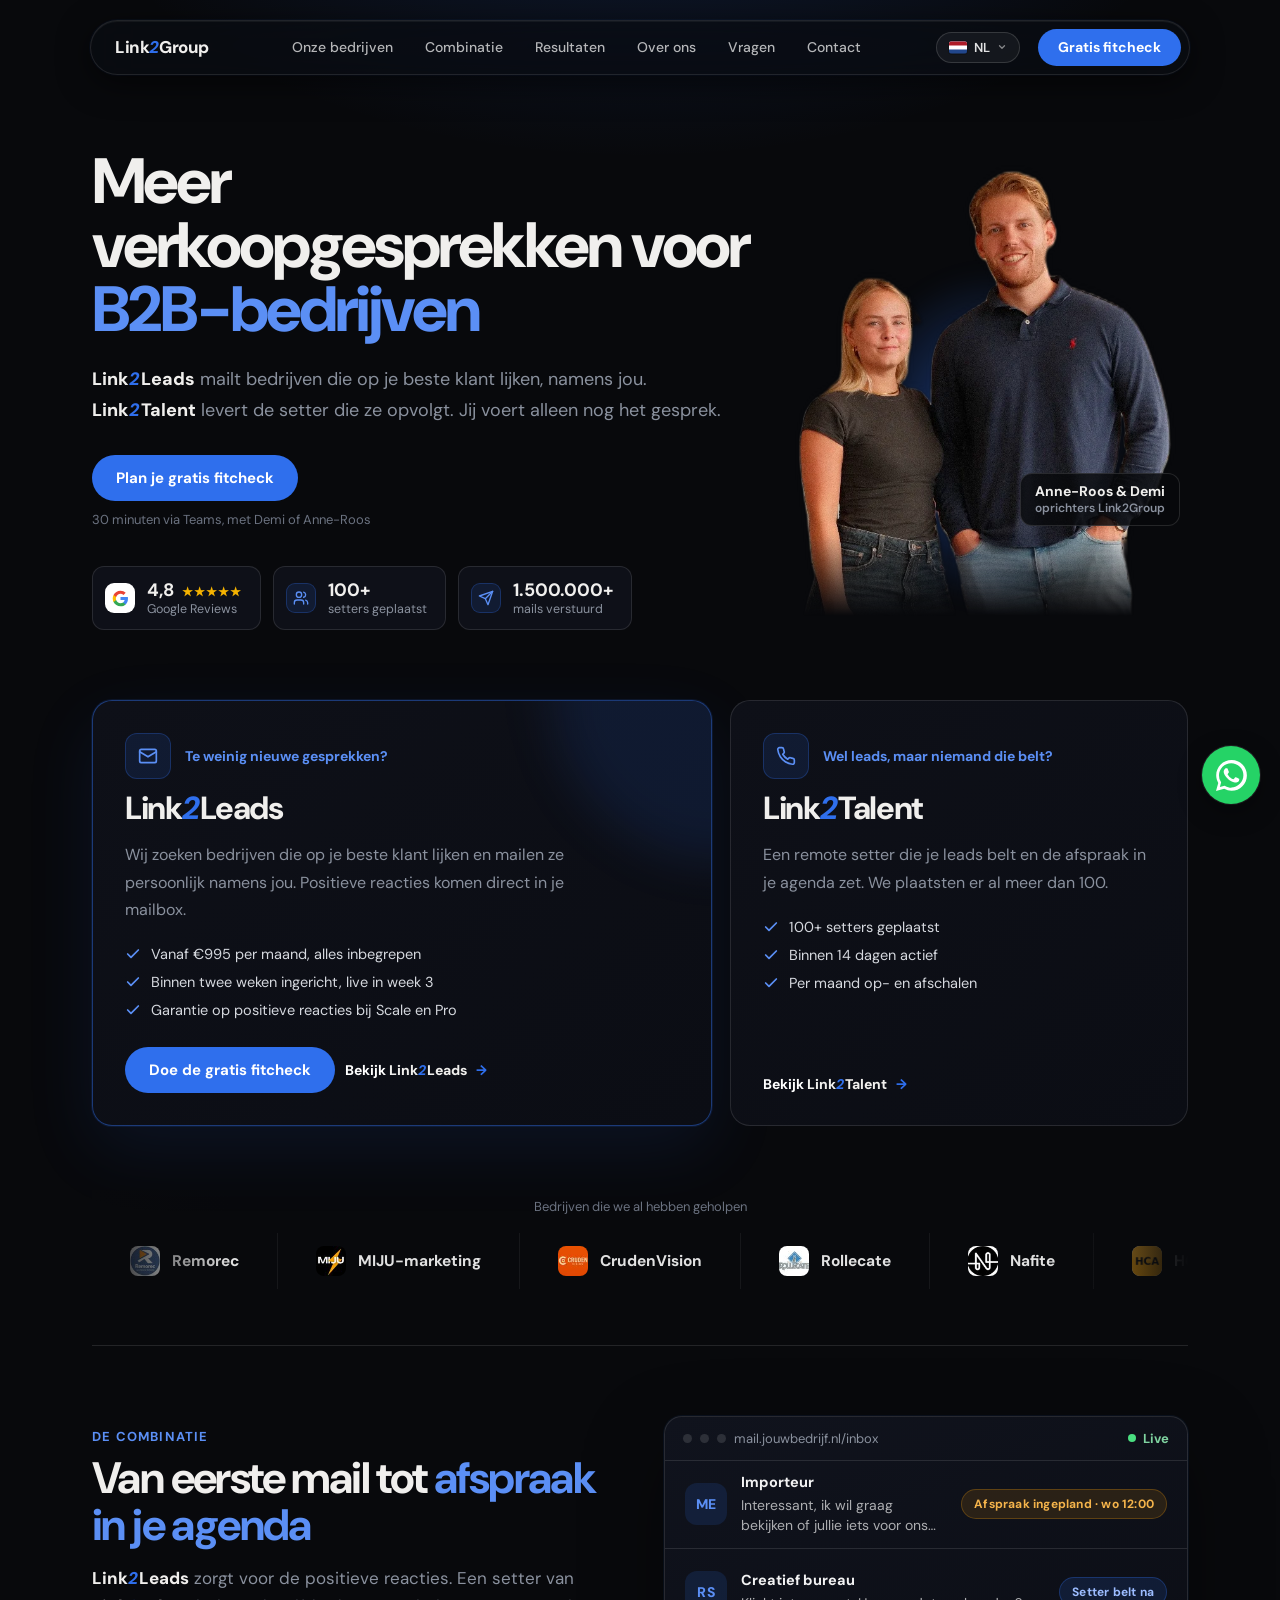
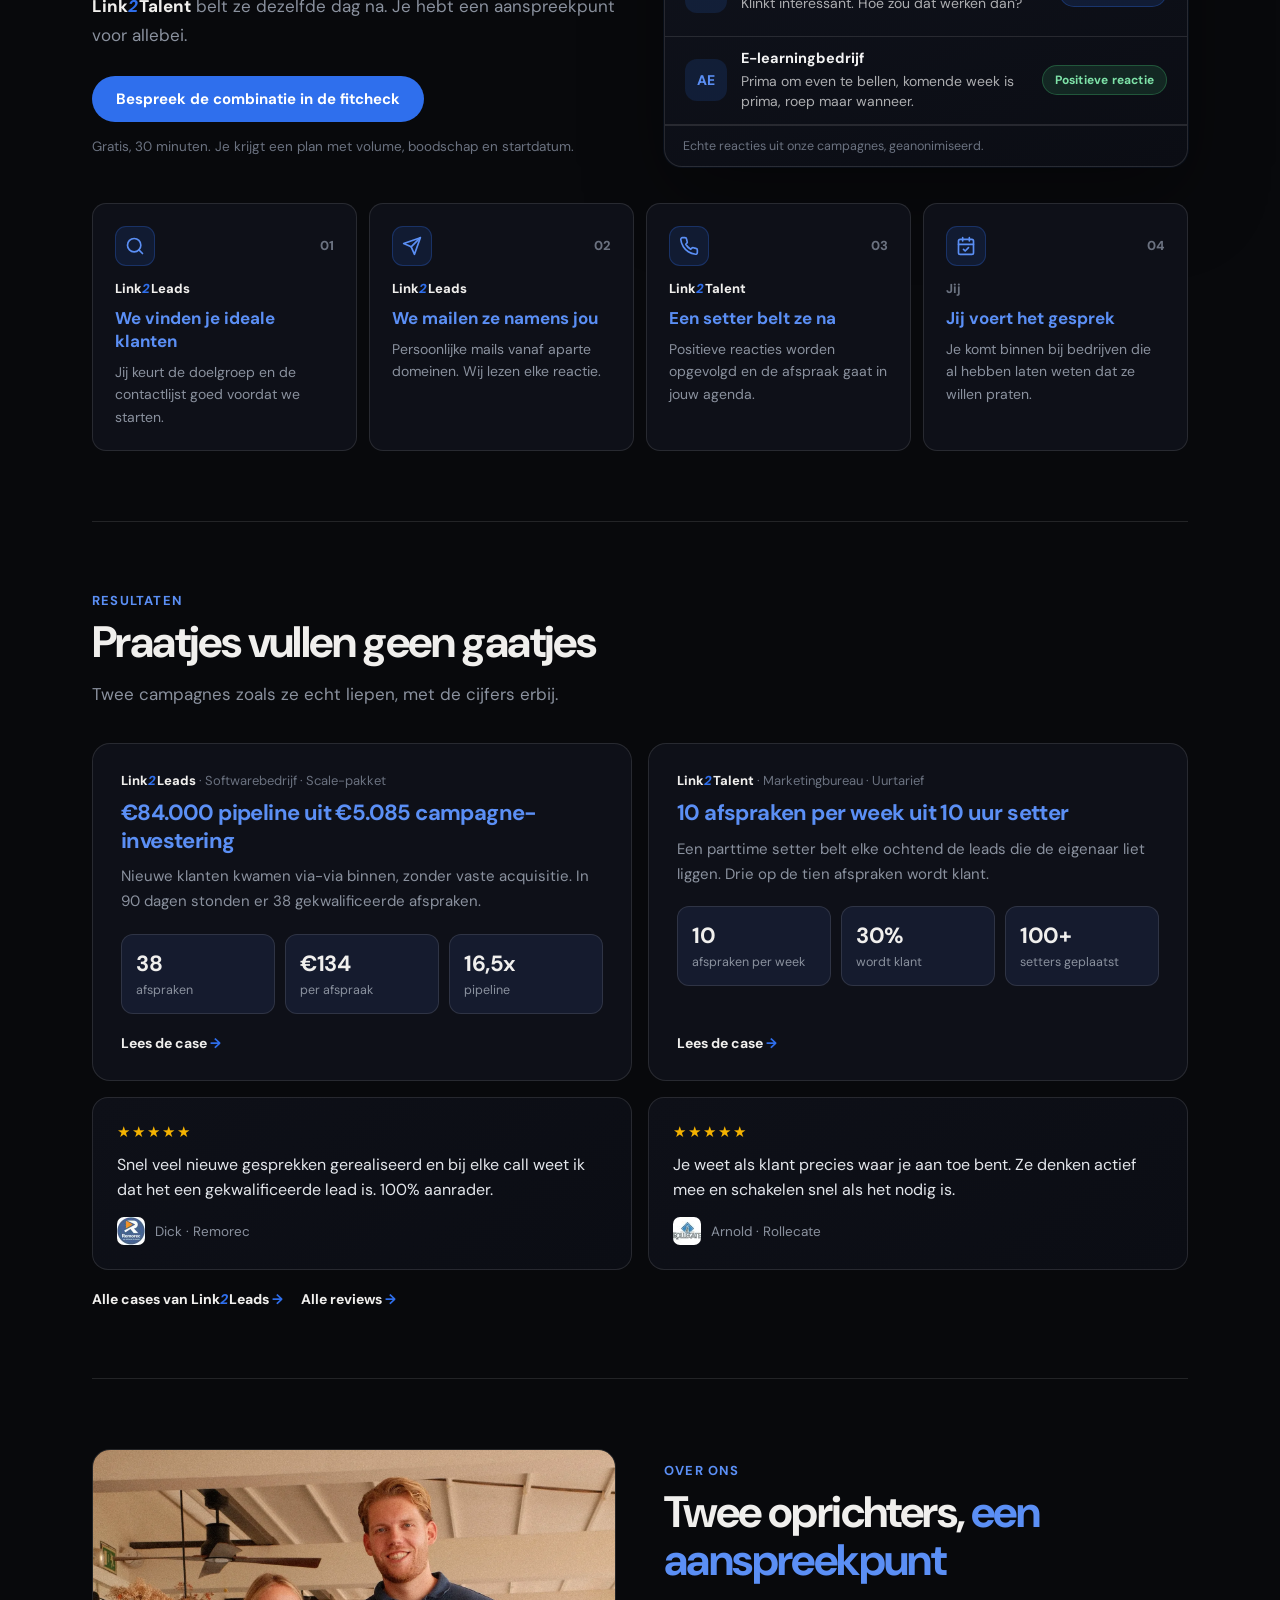
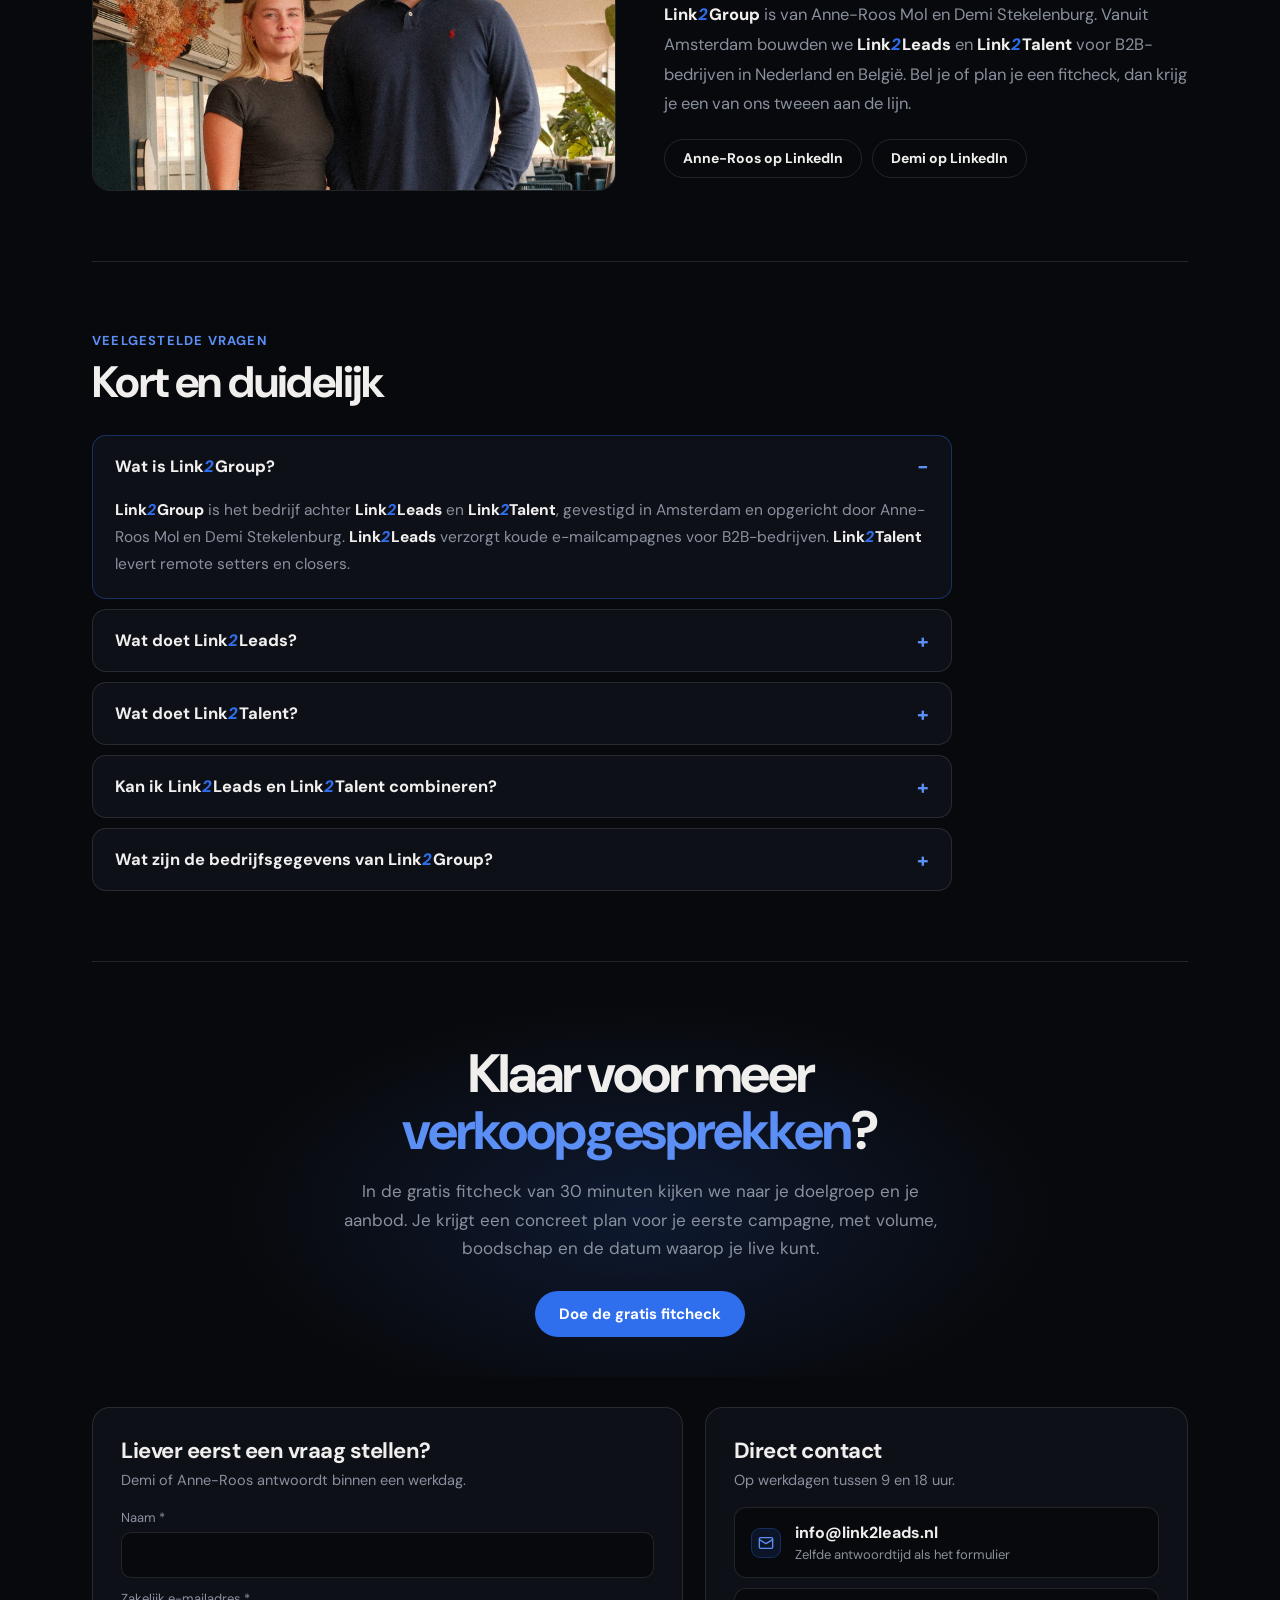
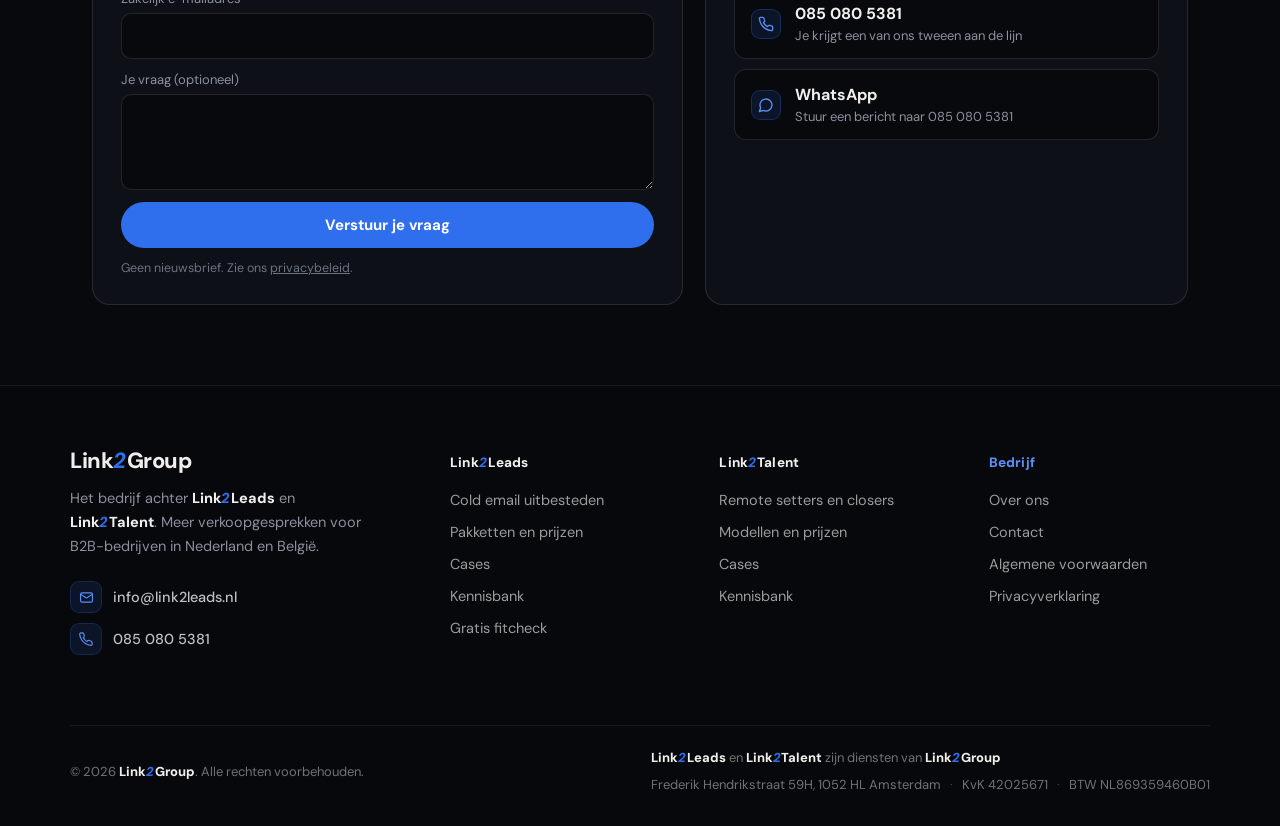
==== index.html @ a5faeba6 "Foto oprichters in hero, scherpe teamfoto bij Over ons, cijfers verspringen niet meer" ====
<!DOCTYPE html>
<html lang="nl">
<head>
  <meta charset="UTF-8">
  <meta name="viewport" content="width=device-width, initial-scale=1.0">
  <title>Link2Group | Het bedrijf achter Link2Leads en Link2Talent</title>
  <meta name="description" content="Link2Group (Amsterdam) is het bedrijf achter Link2Leads, koude e-mailcampagnes vanaf €995 per maand, en Link2Talent, met 100+ setters geplaatst.">
  <meta name="robots" content="index, follow, max-image-preview:large, max-snippet:-1">
  <meta name="author" content="Link2Group">
  <link rel="canonical" href="https://www.link2group.nl/">
  <link rel="alternate" hreflang="nl" href="https://www.link2group.nl/">
  <link rel="alternate" hreflang="en" href="https://www.link2group.nl/en">
  <link rel="alternate" hreflang="x-default" href="https://www.link2group.nl/">
  <meta property="og:title" content="Link2Group | Meer verkoopgesprekken voor B2B-bedrijven">
  <meta property="og:description" content="Link2Leads mailt bedrijven die op je beste klant lijken, namens jou. Link2Talent levert de setter die ze opvolgt. 100+ setters geplaatst, 1.500.000+ mails verstuurd.">
  <meta property="og:type" content="website">
  <meta property="og:url" content="https://www.link2group.nl/">
  <meta property="og:image" content="https://www.link2group.nl/og-image.png">
  <meta property="og:image:width" content="1200">
  <meta property="og:image:height" content="630">
  <meta property="og:image:alt" content="Link2Group: Link2Leads en Link2Talent">
  <meta property="og:locale" content="nl_NL">
  <meta property="og:locale:alternate" content="en_GB">
  <meta property="og:site_name" content="Link2Group">
  <meta name="twitter:card" content="summary_large_image">
  <meta name="twitter:title" content="Link2Group | Meer verkoopgesprekken voor B2B-bedrijven">
  <meta name="twitter:description" content="Link2Leads mailt bedrijven die op je beste klant lijken, namens jou. Link2Talent levert de setter die ze opvolgt.">
  <meta name="twitter:image" content="https://www.link2group.nl/og-image.png">
  <meta name="geo.region" content="NL-NH">
  <meta name="geo.placename" content="Amsterdam">
  <meta name="theme-color" content="#08090C">
  <link rel="icon" type="image/png" sizes="32x32" href="/favicon-32.png">
  <link rel="icon" type="image/png" sizes="192x192" href="/favicon-192.png">
  <link rel="apple-touch-icon" sizes="180x180" href="/apple-touch-icon.png">
  <link rel="alternate" type="text/plain" href="/llms.txt" title="Samenvatting voor taalmodellen">
  <link rel="preconnect" href="https://fonts.googleapis.com">
  <link rel="preconnect" href="https://fonts.gstatic.com" crossorigin>
  <link href="https://fonts.googleapis.com/css2?family=DM+Sans:wght@400;500;600;700;800;900&display=swap" rel="stylesheet">
  <link rel="stylesheet" href="/assets/l2-shared.css?v=1">
  <link rel="stylesheet" href="/assets/site.css?v=12">
  <script type="application/ld+json">
{
  "@context": "https://schema.org",
  "@graph": [
    {
      "@type": "Organization",
      "@id": "https://www.link2group.nl/#organization",
      "name": "Link2Group",
      "alternateName": ["Link 2 Group", "Link2Group VOF"],
      "url": "https://www.link2group.nl/",
      "logo": "https://www.link2group.nl/favicon-192.png",
      "image": "https://www.link2group.nl/og-image.png",
      "description": "Link2Group is het Amsterdamse bedrijf achter Link2Leads en Link2Talent. Link2Leads verzorgt koude e-mailcampagnes voor B2B-bedrijven en levert positieve reacties in de mailbox van de klant. Link2Talent koppelt B2B-bedrijven aan remote setters en closers en heeft er meer dan 100 geplaatst.",
      "slogan": "Meer verkoopgesprekken voor B2B-bedrijven",
      "address": {"@type": "PostalAddress", "streetAddress": "Frederik Hendrikstraat 59H", "postalCode": "1052 HL", "addressLocality": "Amsterdam", "addressRegion": "Noord-Holland", "addressCountry": "NL"},
      "email": "info@link2leads.nl",
      "telephone": "+31850805381",
      "vatID": "NL869359460B01",
      "identifier": {"@type": "PropertyValue", "propertyID": "KvK", "value": "42025671"},
      "founder": [{"@id": "https://www.link2group.nl/#demi"}, {"@id": "https://www.link2group.nl/#anne-roos"}],
      "areaServed": [{"@type": "Country", "name": "Nederland"}, {"@type": "Country", "name": "België"}],
      "knowsAbout": ["cold email", "koude e-mailacquisitie", "B2B leadgeneratie", "acquisitie uitbesteden", "appointment setting", "remote setters", "remote closers", "salescapaciteit"],
      "contactPoint": [{"@type": "ContactPoint", "contactType": "sales", "email": "info@link2leads.nl", "telephone": "+31850805381", "url": "https://www.link2leads.nl/book", "availableLanguage": ["nl", "en"]}],
      "subOrganization": [{"@id": "https://www.link2leads.nl/#organization"}, {"@id": "https://www.link2talent.nl/#organization"}]
    },
    {
      "@type": "Organization",
      "@id": "https://www.link2leads.nl/#organization",
      "name": "Link2Leads",
      "url": "https://www.link2leads.nl/",
      "sameAs": ["https://www.link2leads.co/", "https://www.linkedin.com/company/link2leads"],
      "parentOrganization": {"@id": "https://www.link2group.nl/#organization"},
      "description": "Nederlands cold email bureau. Link2Leads zoekt bedrijven die op de beste klant van de opdrachtgever lijken, mailt ze persoonlijk namens de opdrachtgever en stuurt alleen de positieve reacties door. Vanaf 995 euro per maand, live in week 3, 1.500.000+ mails verstuurd.",
      "makesOffer": {"@type": "Offer", "itemOffered": {"@type": "Service", "name": "Koude e-mailcampagnes voor B2B", "serviceType": "Cold email uitbesteden", "areaServed": "NL"}, "priceSpecification": {"@type": "UnitPriceSpecification", "price": "995", "priceCurrency": "EUR", "unitText": "per maand, exclusief btw", "valueAddedTaxIncluded": false}}
    },
    {
      "@type": "Organization",
      "@id": "https://www.link2talent.nl/#organization",
      "name": "Link2Talent",
      "url": "https://www.link2talent.nl/",
      "sameAs": ["https://www.linkedin.com/company/link2talent"],
      "parentOrganization": {"@id": "https://www.link2group.nl/#organization"},
      "description": "Link2Talent koppelt B2B-bedrijven aan Nederlandstalige remote setters en closers. Meer dan 100 setters geplaatst, binnen 14 dagen actief, op uurtarief, performance of seat."
    },
    {"@type": "Person", "@id": "https://www.link2group.nl/#demi", "name": "Demi Stekelenburg", "jobTitle": "Mede-oprichter", "worksFor": {"@id": "https://www.link2group.nl/#organization"}, "sameAs": ["https://nl.linkedin.com/in/demi-stekelenburg-18407a168"]},
    {"@type": "Person", "@id": "https://www.link2group.nl/#anne-roos", "name": "Anne-Roos Mol", "jobTitle": "Mede-oprichter", "worksFor": {"@id": "https://www.link2group.nl/#organization"}, "sameAs": ["https://nl.linkedin.com/in/anne-roos-mol-32a876206"]},
    {"@type": "WebSite", "@id": "https://www.link2group.nl/#website", "url": "https://www.link2group.nl/", "name": "Link2Group", "inLanguage": "nl-NL", "publisher": {"@id": "https://www.link2group.nl/#organization"}},
    {"@type": "WebPage", "@id": "https://www.link2group.nl/#webpage", "url": "https://www.link2group.nl/", "name": "Link2Group | Het bedrijf achter Link2Leads en Link2Talent", "isPartOf": {"@id": "https://www.link2group.nl/#website"}, "about": {"@id": "https://www.link2group.nl/#organization"}, "inLanguage": "nl-NL", "dateModified": "2026-11-05", "primaryImageOfPage": {"@type": "ImageObject", "url": "https://www.link2group.nl/og-image.png", "width": 1200, "height": 630}},
    {
      "@type": "FAQPage",
      "@id": "https://www.link2group.nl/#faq",
      "mainEntity": [
        {"@type": "Question", "name": "Wat is Link2Group?", "acceptedAnswer": {"@type": "Answer", "text": "Link2Group is het bedrijf achter Link2Leads en Link2Talent, gevestigd in Amsterdam en opgericht door Anne-Roos Mol en Demi Stekelenburg. Link2Leads verzorgt koude e-mailcampagnes voor B2B-bedrijven. Link2Talent levert remote setters en closers."}},
        {"@type": "Question", "name": "Wat doet Link2Leads?", "acceptedAnswer": {"@type": "Answer", "text": "Link2Leads zoekt bedrijven die op je beste klant lijken, mailt ze persoonlijk namens jou en stuurt alleen de positieve reacties door naar je mailbox. Pakketten lopen van 995 tot 1.995 euro per maand, exclusief btw. De campagne is binnen twee weken ingericht en gaat in week 3 live."}},
        {"@type": "Question", "name": "Wat doet Link2Talent?", "acceptedAnswer": {"@type": "Answer", "text": "Link2Talent koppelt B2B-bedrijven aan Nederlandstalige remote setters en closers. Er zijn meer dan 100 setters geplaatst. Een setter is binnen 14 dagen actief, op uurtarief, performance of een vaste prijs per seat."}},
        {"@type": "Question", "name": "Kan ik Link2Leads en Link2Talent combineren?", "acceptedAnswer": {"@type": "Answer", "text": "Ja. Link2Leads levert de positieve reacties en een setter van Link2Talent belt ze na en zet de afspraak in je agenda. De combinatie bespreek je in de gratis fitcheck van Link2Leads op link2leads.nl/book."}},
        {"@type": "Question", "name": "Wat zijn de bedrijfsgegevens van Link2Group?", "acceptedAnswer": {"@type": "Answer", "text": "Link2Group, Frederik Hendrikstraat 59H, 1052 HL Amsterdam. KvK 42025671, btw NL869359460B01. Telefoon 085 080 5381, e-mail info@link2leads.nl."}}
      ]
    }
  ]
}
  </script>
</head>
<body>
<nav aria-label="Hoofdmenu" class="l2n">
<div class="l2n-inner">
<a aria-label="Link2Group" class="l2n-logo" href="/"><span class="l2b">Link<i>2</i>Group</span></a>
<ul class="l2n-links"><li><a href="#bedrijven">Onze bedrijven</a></li><li><a href="#combinatie">Combinatie</a></li><li><a href="#resultaten">Resultaten</a></li><li><a href="#over-ons">Over ons</a></li><li><a href="#faq">Vragen</a></li><li><a href="#contact">Contact</a></li></ul>
<div class="l2l-lang l2l-lang-in-nav" role="group" aria-label="Language / Taal"><button type="button" class="l2l-lang-toggle" aria-haspopup="true" aria-expanded="false" title="Nederlands"><svg viewBox="0 0 9 6" class="l2l-flag" aria-hidden="true"><rect width="9" height="6" fill="#21468B"/><rect width="9" height="4" fill="#fff"/><rect width="9" height="2" fill="#AE1C28"/></svg><span class="l2l-lang-lbl">NL</span><svg class="l2l-lang-chev" width="10" height="10" viewBox="0 0 24 24" fill="none" stroke="currentColor" stroke-width="3" stroke-linecap="round" stroke-linejoin="round"><path d="m6 9 6 6 6-6"/></svg></button><div class="l2l-lang-menu"><a class="l2l-lang-btn is-active" href="/" hreflang="nl" lang="nl"><svg viewBox="0 0 9 6" class="l2l-flag" aria-hidden="true"><rect width="9" height="6" fill="#21468B"/><rect width="9" height="4" fill="#fff"/><rect width="9" height="2" fill="#AE1C28"/></svg><span class="l2l-lang-lbl">Nederlands</span></a><a class="l2l-lang-btn" href="/en" hreflang="en" lang="en"><svg viewBox="0 0 60 30" class="l2l-flag" aria-hidden="true"><clipPath id="l2gbb"><rect width="60" height="30"/></clipPath><g clip-path="url(#l2gbb)"><rect width="60" height="30" fill="#012169"/><path d="M0,0 60,30 M60,0 0,30" stroke="#fff" stroke-width="6"/><path d="M0,0 60,30 M60,0 0,30" stroke="#C8102E" stroke-width="4"/><path d="M30,0 V30 M0,15 H60" stroke="#fff" stroke-width="10"/><path d="M30,0 V30 M0,15 H60" stroke="#C8102E" stroke-width="6"/></g></svg><span class="l2l-lang-lbl">English</span></a></div></div>
<a class="l2n-cta" href="https://www.link2leads.nl/book?utm_source=link2group&amp;utm_medium=referral&amp;utm_campaign=nav">Gratis fitcheck</a>
<button aria-controls="l2nMenu" aria-expanded="false" aria-label="Menu openen" class="l2n-burger" id="l2nBurger" type="button"><span></span><span></span><span></span></button>
</div>
</nav>
<div class="l2n-menu" id="l2nMenu"><a href="#bedrijven" onclick="l2nClose()">Onze bedrijven</a><a href="#combinatie" onclick="l2nClose()">Combinatie</a><a href="#resultaten" onclick="l2nClose()">Resultaten</a><a href="#over-ons" onclick="l2nClose()">Over ons</a><a href="#faq" onclick="l2nClose()">Vragen</a><a href="#contact" onclick="l2nClose()">Contact</a><a class="l2n-mcta" href="https://www.link2leads.nl/book?utm_source=link2group&amp;utm_medium=referral&amp;utm_campaign=nav" onclick="l2nClose()">Doe de gratis fitcheck</a></div>
  <div class="wrap">

    <main>
      <section class="hero has-photo"><div class="hero-text">
        <h1>Meer verkoopgesprekken voor <span class="accent">B2B-bedrijven</span></h1>
        <p class="lead"><span class="l2b">Link<i>2</i>Leads</span> mailt bedrijven die op je beste klant lijken, namens jou. <span class="l2b">Link<i>2</i>Talent</span> levert de setter die ze opvolgt. Jij voert alleen nog het gesprek.</p>
        <div class="cta">
          <a class="btn" href="https://www.link2leads.nl/book?utm_source=link2group&amp;utm_medium=referral&amp;utm_campaign=hero">Plan je gratis fitcheck</a>
          <small>30 minuten via Teams, met Demi of Anne-Roos</small>
        </div>
        <div class="stats" aria-label="Kerncijfers">
          <a class="stat" href="#resultaten"><span class="g" aria-hidden="true"><svg viewBox="0 0 24 24"><path d="M22.56 12.25c0-.78-.07-1.53-.2-2.25H12v4.26h5.92c-.26 1.37-1.04 2.53-2.21 3.31v2.77h3.57c2.08-1.92 3.28-4.74 3.28-8.09z" fill="#4285F4"/><path d="M12 23c2.97 0 5.46-.98 7.28-2.66l-3.57-2.77c-.98.66-2.23 1.06-3.71 1.06-2.86 0-5.29-1.93-6.16-4.53H2.18v2.84C3.99 20.53 7.7 23 12 23z" fill="#34A853"/><path d="M5.84 14.09c-.22-.66-.35-1.36-.35-2.09s.13-1.43.35-2.09V7.07H2.18C1.43 8.55 1 10.22 1 12s.43 3.45 1.18 4.93l2.85-2.22.81-.62z" fill="#FBBC05"/><path d="M12 5.38c1.62 0 3.06.56 4.21 1.64l3.15-3.15C17.45 2.09 14.97 1 12 1 7.7 1 3.99 3.47 2.18 7.07l3.66 2.84c.87-2.6 3.3-4.53 6.16-4.53z" fill="#EA4335"/></svg></span><span class="sbody"><b><span data-count="4.8" data-dec="1">4,8</span> <span class="stars" aria-hidden="true">★★★★★</span></b><span>Google Reviews</span></span></a>
          <div class="stat"><span class="ic ic-sm" aria-hidden="true"><svg viewBox="0 0 24 24"><path d="M16 21v-2a4 4 0 0 0-4-4H6a4 4 0 0 0-4 4v2"/><circle cx="9" cy="7" r="4"/><path d="M22 21v-2a4 4 0 0 0-3-3.87"/><path d="M16 3.13a4 4 0 0 1 0 7.75"/></svg></span><span class="sbody"><b><span data-count="100" data-suffix="+">100+</span></b><span>setters geplaatst</span></span></div>
          <div class="stat"><span class="ic ic-sm" aria-hidden="true"><svg viewBox="0 0 24 24"><path d="m22 2-7 20-4-9-9-4z"/><path d="M22 2 11 13"/></svg></span><span class="sbody"><b><span data-count="1500000" data-suffix="+">1.500.000+</span></b><span>mails verstuurd</span></span></div>
        </div>
        </div><div class="hero-photo"><picture><source srcset="/assets/img/oprichters-hero.webp" type="image/webp"><img src="/assets/img/oprichters-hero.png" width="625" height="714" alt="Anne-Roos en Demi, de oprichters van Link2Group" fetchpriority="high"></picture><span class="hero-name">Anne-Roos &amp; Demi<small>oprichters Link2Group</small></span></div>
      </section>

      <section class="router" id="bedrijven" aria-label="Onze bedrijven">
        <article class="card main">
          <div class="chead"><span class="ic ic-lg" aria-hidden="true"><svg viewBox="0 0 24 24"><rect x="2" y="4" width="20" height="16" rx="2"/><path d="m22 7-10 6L2 7"/></svg></span><div class="q">Te weinig nieuwe gesprekken?</div></div>
          <h3><span class="l2b">Link<i>2</i>Leads</span></h3>
          <p>Wij zoeken bedrijven die op je beste klant lijken en mailen ze persoonlijk namens jou. Positieve reacties komen direct in je mailbox.</p>
          <ul class="facts">
            <li><svg viewBox="0 0 24 24" aria-hidden="true"><path d="M20 6 9 17l-5-5"/></svg>Vanaf €995 per maand, alles inbegrepen</li>
            <li><svg viewBox="0 0 24 24" aria-hidden="true"><path d="M20 6 9 17l-5-5"/></svg>Binnen twee weken ingericht, live in week 3</li>
            <li><svg viewBox="0 0 24 24" aria-hidden="true"><path d="M20 6 9 17l-5-5"/></svg>Garantie op positieve reacties bij Scale en Pro</li>
          </ul>
          <div class="actions">
            <a class="btn" href="https://www.link2leads.nl/book?utm_source=link2group&amp;utm_medium=referral&amp;utm_campaign=kaart">Doe de gratis fitcheck</a>
            <a class="more" href="https://www.link2leads.nl/">Bekijk <span class="l2b">Link<i>2</i>Leads</span> <span class="arr">→</span></a>
          </div>
        </article>
        <article class="card">
          <div class="chead"><span class="ic ic-lg" aria-hidden="true"><svg viewBox="0 0 24 24"><path d="M22 16.92v3a2 2 0 0 1-2.18 2 19.79 19.79 0 0 1-8.63-3.07 19.5 19.5 0 0 1-6-6A19.79 19.79 0 0 1 2.12 4.18 2 2 0 0 1 4.11 2h3a2 2 0 0 1 2 1.72c.13.96.36 1.9.7 2.81a2 2 0 0 1-.45 2.11L8.09 9.91a16 16 0 0 0 6 6l1.27-1.27a2 2 0 0 1 2.11-.45c.91.34 1.85.57 2.81.7A2 2 0 0 1 22 16.92z"/></svg></span><div class="q">Wel leads, maar niemand die belt?</div></div>
          <h3><span class="l2b">Link<i>2</i>Talent</span></h3>
          <p>Een remote setter die je leads belt en de afspraak in je agenda zet. We plaatsten er al meer dan 100.</p>
          <ul class="facts">
            <li><svg viewBox="0 0 24 24" aria-hidden="true"><path d="M20 6 9 17l-5-5"/></svg>100+ setters geplaatst</li>
            <li><svg viewBox="0 0 24 24" aria-hidden="true"><path d="M20 6 9 17l-5-5"/></svg>Binnen 14 dagen actief</li>
            <li><svg viewBox="0 0 24 24" aria-hidden="true"><path d="M20 6 9 17l-5-5"/></svg>Per maand op- en afschalen</li>
          </ul>
          <div class="actions">
            <a class="more" href="https://www.link2talent.nl/">Bekijk <span class="l2b">Link<i>2</i>Talent</span> <span class="arr">→</span></a>
          </div>
        </article>
      </section>

      <section class="marquee" aria-label="Bedrijven die we al hebben geholpen">
        <div class="mlabel">Bedrijven die we al hebben geholpen</div>
        <div class="mtrack"><span class="mitem"><img src="/assets/img/logos/remorec-4ad61e9f.jpg" alt="" width="30" height="30" loading="lazy">Remorec</span><span class="mitem"><img src="/assets/img/logos/miju-marketing-b202cb1e.jpg" alt="" width="30" height="30" loading="lazy">MIJU-marketing</span><span class="mitem"><img src="/assets/img/logos/crudenvision-0b21aab9.jpg" alt="" width="30" height="30" loading="lazy">CrudenVision</span><span class="mitem"><img src="/assets/img/logos/rollecate-054d0755.jpg" alt="" width="30" height="30" loading="lazy">Rollecate</span><span class="mitem"><img src="/assets/img/logos/nafite-6cc191e7.jpg" alt="" width="30" height="30" loading="lazy">Nafite</span><span class="mitem"><img src="/assets/img/logos/hca-project-8b896e18.png" alt="" width="30" height="30" loading="lazy">HCA Project</span><span class="mitem"><img src="/assets/img/logos/secudata-509eeb02.png" alt="" width="30" height="30" loading="lazy">Secudata</span><span class="mitem"><img src="/assets/img/logos/van-as-advocaten-2fd3351a.png" alt="" width="30" height="30" loading="lazy">Van As Advocaten</span><span class="mitem"><img src="/assets/img/logos/connessence-938bfc58.png" alt="" width="30" height="30" loading="lazy">Connessence</span><span class="mitem"><img src="/assets/img/logos/micfil-filters-9475ab72.png" alt="" width="30" height="30" loading="lazy">MicFil Filters</span><span class="mitem"><img src="/assets/img/logos/2be-it-9b8bb5d7.png" alt="" width="30" height="30" loading="lazy">2BE IT</span><span class="mitem"><img src="/assets/img/logos/wij-van-werkgeluk-744199af.png" alt="" width="30" height="30" loading="lazy">WIJ van Werkgeluk</span><span aria-hidden="true" style="display:contents"><span class="mitem"><img src="/assets/img/logos/remorec-4ad61e9f.jpg" alt="" width="30" height="30" loading="lazy">Remorec</span><span class="mitem"><img src="/assets/img/logos/miju-marketing-b202cb1e.jpg" alt="" width="30" height="30" loading="lazy">MIJU-marketing</span><span class="mitem"><img src="/assets/img/logos/crudenvision-0b21aab9.jpg" alt="" width="30" height="30" loading="lazy">CrudenVision</span><span class="mitem"><img src="/assets/img/logos/rollecate-054d0755.jpg" alt="" width="30" height="30" loading="lazy">Rollecate</span><span class="mitem"><img src="/assets/img/logos/nafite-6cc191e7.jpg" alt="" width="30" height="30" loading="lazy">Nafite</span><span class="mitem"><img src="/assets/img/logos/hca-project-8b896e18.png" alt="" width="30" height="30" loading="lazy">HCA Project</span><span class="mitem"><img src="/assets/img/logos/secudata-509eeb02.png" alt="" width="30" height="30" loading="lazy">Secudata</span><span class="mitem"><img src="/assets/img/logos/van-as-advocaten-2fd3351a.png" alt="" width="30" height="30" loading="lazy">Van As Advocaten</span><span class="mitem"><img src="/assets/img/logos/connessence-938bfc58.png" alt="" width="30" height="30" loading="lazy">Connessence</span><span class="mitem"><img src="/assets/img/logos/micfil-filters-9475ab72.png" alt="" width="30" height="30" loading="lazy">MicFil Filters</span><span class="mitem"><img src="/assets/img/logos/2be-it-9b8bb5d7.png" alt="" width="30" height="30" loading="lazy">2BE IT</span><span class="mitem"><img src="/assets/img/logos/wij-van-werkgeluk-744199af.png" alt="" width="30" height="30" loading="lazy">WIJ van Werkgeluk</span></span></div>
      </section>

      <section class="section" id="combinatie">
        <div class="combo-top">
          <div>
        <div class="kicker">De combinatie</div>
        <h2>Van eerste mail tot <span class="accent">afspraak in je agenda</span></h2>
        <p class="intro"><span class="l2b">Link<i>2</i>Leads</span> zorgt voor de positieve reacties. Een setter van <span class="l2b">Link<i>2</i>Talent</span> belt ze dezelfde dag na. Je hebt een aanspreekpunt voor allebei.</p>
        <div class="combo-cta">
          <a class="btn" href="https://www.link2leads.nl/book?utm_source=link2group&amp;utm_medium=referral&amp;utm_campaign=combinatie">Bespreek de combinatie in de fitcheck</a>
          <small>Gratis, 30 minuten. Je krijgt een plan met volume, boodschap en startdatum.</small>
        </div>
          </div>
          <div class="live" role="img" aria-label="Voorbeeld van binnenkomende reacties">
            <div class="lbar"><span class="url"><i></i><i></i><i></i>mail.jouwbedrijf.nl/inbox</span><span class="dot">Live</span></div>
            <div class="list" id="liveList"></div>
            <div class="lfoot">Echte reacties uit onze campagnes, geanonimiseerd.</div>
          </div>
        </div>
        <div class="steps">
          <div class="step"><div class="stop"><span class="ic ic-md" aria-hidden="true"><svg viewBox="0 0 24 24"><circle cx="11" cy="11" r="8"/><path d="m21 21-4.3-4.3"/></svg></span><span class="n">01</span></div><div class="tag"><span class="l2b">Link<i>2</i>Leads</span></div><h3>We vinden je ideale klanten</h3><p>Jij keurt de doelgroep en de contactlijst goed voordat we starten.</p></div>
          <div class="step"><div class="stop"><span class="ic ic-md" aria-hidden="true"><svg viewBox="0 0 24 24"><path d="m22 2-7 20-4-9-9-4z"/><path d="M22 2 11 13"/></svg></span><span class="n">02</span></div><div class="tag"><span class="l2b">Link<i>2</i>Leads</span></div><h3>We mailen ze namens jou</h3><p>Persoonlijke mails vanaf aparte domeinen. Wij lezen elke reactie.</p></div>
          <div class="step"><div class="stop"><span class="ic ic-md" aria-hidden="true"><svg viewBox="0 0 24 24"><path d="M22 16.92v3a2 2 0 0 1-2.18 2 19.79 19.79 0 0 1-8.63-3.07 19.5 19.5 0 0 1-6-6A19.79 19.79 0 0 1 2.12 4.18 2 2 0 0 1 4.11 2h3a2 2 0 0 1 2 1.72c.13.96.36 1.9.7 2.81a2 2 0 0 1-.45 2.11L8.09 9.91a16 16 0 0 0 6 6l1.27-1.27a2 2 0 0 1 2.11-.45c.91.34 1.85.57 2.81.7A2 2 0 0 1 22 16.92z"/></svg></span><span class="n">03</span></div><div class="tag"><span class="l2b">Link<i>2</i>Talent</span></div><h3>Een setter belt ze na</h3><p>Positieve reacties worden opgevolgd en de afspraak gaat in jouw agenda.</p></div>
          <div class="step"><div class="stop"><span class="ic ic-md" aria-hidden="true"><svg viewBox="0 0 24 24"><rect x="3" y="4" width="18" height="18" rx="2"/><path d="M16 2v4M8 2v4M3 10h18"/><path d="m9 16 2 2 4-4"/></svg></span><span class="n">04</span></div><div class="tag">Jij</div><h3>Jij voert het gesprek</h3><p>Je komt binnen bij bedrijven die al hebben laten weten dat ze willen praten.</p></div>
        </div>
      </section>

      <section class="section" id="resultaten">
        <div class="kicker">Resultaten</div>
        <h2>Praatjes vullen geen gaatjes</h2>
        <p class="intro">Twee campagnes zoals ze echt liepen, met de cijfers erbij.</p>

        <div class="cases">
          <article class="case">
            <div class="meta"><span class="l2b">Link<i>2</i>Leads</span> · Softwarebedrijf · Scale-pakket</div>
            <h3>€84.000 pipeline uit €5.085 campagne-investering</h3>
            <p>Nieuwe klanten kwamen via-via binnen, zonder vaste acquisitie. In 90 dagen stonden er 38 gekwalificeerde afspraken.</p>
            <div class="nums">
              <div class="num"><b>38</b><span>afspraken</span></div>
              <div class="num"><b>€134</b><span>per afspraak</span></div>
              <div class="num"><b>16,5x</b><span>pipeline</span></div>
            </div>
            <a class="more" href="https://www.link2leads.nl/cases/softwarebedrijf">Lees de case <span class="arr">→</span></a>
          </article>
          <article class="case">
            <div class="meta"><span class="l2b">Link<i>2</i>Talent</span> · Marketingbureau · Uurtarief</div>
            <h3>10 afspraken per week uit 10 uur setter</h3>
            <p>Een parttime setter belt elke ochtend de leads die de eigenaar liet liggen. Drie op de tien afspraken wordt klant.</p>
            <div class="nums">
              <div class="num"><b>10</b><span>afspraken per week</span></div>
              <div class="num"><b>30%</b><span>wordt klant</span></div>
              <div class="num"><b>100+</b><span>setters geplaatst</span></div>
            </div>
            <a class="more" href="https://www.link2talent.nl/cases/marketingbureau">Lees de case <span class="arr">→</span></a>
          </article>
        </div>

        <div class="reviews">
          <figure class="review">
            <div class="stars" aria-label="5 van 5 sterren">★★★★★</div>
            <blockquote>Snel veel nieuwe gesprekken gerealiseerd en bij elke call weet ik dat het een gekwalificeerde lead is. 100% aanrader.</blockquote>
            <figcaption class="who"><img src="/assets/img/logos/remorec-4ad61e9f.jpg" alt="" width="28" height="28" loading="lazy">Dick · Remorec</figcaption>
          </figure>
          <figure class="review">
            <div class="stars" aria-label="5 van 5 sterren">★★★★★</div>
            <blockquote>Je weet als klant precies waar je aan toe bent. Ze denken actief mee en schakelen snel als het nodig is.</blockquote>
            <figcaption class="who"><img src="/assets/img/logos/rollecate-054d0755.jpg" alt="" width="28" height="28" loading="lazy">Arnold · Rollecate</figcaption>
          </figure>
        </div>
        <div class="proof-links">
          <a href="https://www.link2leads.nl/cases">Alle cases van <span class="l2b">Link<i>2</i>Leads</span> <span class="arr">→</span></a>
          <a href="https://www.link2leads.nl/#reviews">Alle reviews <span class="arr">→</span></a>
        </div>
      </section>

      <section class="section" id="over-ons">
        <div class="about">
          <figure><picture><source srcset="/assets/img/team.webp" type="image/webp"><img src="/assets/img/team.jpg" alt="Anne-Roos Mol en Demi Stekelenburg, de oprichters van Link2Group" width="900" height="520" loading="lazy"></picture></figure>
          <div>
            <div class="kicker">Over ons</div>
            <h2>Twee oprichters, <span class="accent">een aanspreekpunt</span></h2>
            <p><span class="l2b">Link<i>2</i>Group</span> is van Anne-Roos Mol en Demi Stekelenburg. Vanuit Amsterdam bouwden we <span class="l2b">Link<i>2</i>Leads</span> en <span class="l2b">Link<i>2</i>Talent</span> voor B2B-bedrijven in Nederland en België. Bel je of plan je een fitcheck, dan krijg je een van ons tweeen aan de lijn.</p>
            <div class="people">
              <a class="btn btn-sm btn-ghost" href="https://nl.linkedin.com/in/anne-roos-mol-32a876206" rel="noopener" target="_blank">Anne-Roos op LinkedIn</a>
              <a class="btn btn-sm btn-ghost" href="https://nl.linkedin.com/in/demi-stekelenburg-18407a168" rel="noopener" target="_blank">Demi op LinkedIn</a>
            </div>
          </div>
        </div>
      </section>

      <section class="section" id="faq">
        <div class="kicker">Veelgestelde vragen</div>
        <h2>Kort en duidelijk</h2>
        <div class="faq">
          <details open>
            <summary>Wat is <span class="l2b">Link<i>2</i>Group</span>?</summary>
            <p><span class="l2b">Link<i>2</i>Group</span> is het bedrijf achter <span class="l2b">Link<i>2</i>Leads</span> en <span class="l2b">Link<i>2</i>Talent</span>, gevestigd in Amsterdam en opgericht door Anne-Roos Mol en Demi Stekelenburg. <span class="l2b">Link<i>2</i>Leads</span> verzorgt koude e-mailcampagnes voor B2B-bedrijven. <span class="l2b">Link<i>2</i>Talent</span> levert remote setters en closers.</p>
          </details>
          <details>
            <summary>Wat doet <span class="l2b">Link<i>2</i>Leads</span>?</summary>
            <p><span class="l2b">Link<i>2</i>Leads</span> zoekt bedrijven die op je beste klant lijken, mailt ze persoonlijk namens jou en stuurt alleen de positieve reacties door naar je mailbox. Pakketten lopen van €995 tot €1.995 per maand, exclusief btw. De campagne staat binnen twee weken klaar en gaat in week 3 live. <a href="https://www.link2leads.nl/#pakketten">Bekijk de pakketten</a>.</p>
          </details>
          <details>
            <summary>Wat doet <span class="l2b">Link<i>2</i>Talent</span>?</summary>
            <p><span class="l2b">Link<i>2</i>Talent</span> koppelt B2B-bedrijven aan Nederlandstalige remote setters en closers. We plaatsten er al meer dan 100. Een setter is binnen 14 dagen actief, op uurtarief, performance of een vaste prijs per seat. <a href="https://www.link2talent.nl/#modellen">Bekijk de modellen</a>.</p>
          </details>
          <details>
            <summary>Kan ik <span class="l2b">Link<i>2</i>Leads</span> en <span class="l2b">Link<i>2</i>Talent</span> combineren?</summary>
            <p>Ja. <span class="l2b">Link<i>2</i>Leads</span> levert de positieve reacties en een setter van <span class="l2b">Link<i>2</i>Talent</span> belt ze na en zet de afspraak in je agenda. De combinatie bespreek je in de <a href="https://www.link2leads.nl/book?utm_source=link2group&amp;utm_medium=referral&amp;utm_campaign=faq">gratis fitcheck</a> van <span class="l2b">Link<i>2</i>Leads</span>.</p>
          </details>
          <details>
            <summary>Wat zijn de bedrijfsgegevens van <span class="l2b">Link<i>2</i>Group</span>?</summary>
            <p><span class="l2b">Link<i>2</i>Group</span>, Frederik Hendrikstraat 59H, 1052 HL Amsterdam. KvK 42025671, btw NL869359460B01. Bel 085 080 5381 of mail <a href="mailto:info@link2leads.nl">info@link2leads.nl</a>.</p>
          </details>
        </div>
      </section>

      <section class="closing">
        <div id="stars" aria-hidden="true"></div>
        <h2>Klaar voor meer <span class="accent">verkoopgesprekken</span>?</h2>
        <p>In de gratis fitcheck van 30 minuten kijken we naar je doelgroep en je aanbod. Je krijgt een concreet plan voor je eerste campagne, met volume, boodschap en de datum waarop je live kunt.</p>
        <a class="btn" href="https://www.link2leads.nl/book?utm_source=link2group&amp;utm_medium=referral&amp;utm_campaign=afsluiter">Doe de gratis fitcheck</a>
      </section>

      <section class="contact" id="contact" aria-label="Contact">
        <div class="panel">
          <h3>Liever eerst een vraag stellen?</h3>
          <p class="sub">Demi of Anne-Roos antwoordt binnen een werkdag.</p>
          <form class="form" id="contactForm" novalidate>
            <label>Naam *<input type="text" name="name" autocomplete="name" required maxlength="120"></label>
            <label>Zakelijk e-mailadres *<input type="email" name="email" autocomplete="email" required maxlength="160"></label>
            <label>Je vraag (optioneel)<textarea name="question" maxlength="4000"></textarea></label>
            <label class="hp" aria-hidden="true">Website<input type="text" name="website" tabindex="-1" autocomplete="off"></label>
            <button class="btn" id="cfSubmit" type="submit">Verstuur je vraag</button>
            <div class="cf-msg" id="cfMsg" role="status" aria-live="polite"></div>
            <p class="note">Geen nieuwsbrief. Zie ons <a href="https://www.link2leads.nl/privacy" style="text-decoration:underline">privacybeleid</a>.</p>
          </form>
        </div>
        <div class="panel">
          <h3>Direct contact</h3>
          <p class="sub">Op werkdagen tussen 9 en 18 uur.</p>
          <div class="direct">
            <a href="mailto:info@link2leads.nl"><span class="ic ic-sm" aria-hidden="true"><svg viewBox="0 0 24 24"><rect x="2" y="4" width="20" height="16" rx="2"/><path d="m22 7-10 6L2 7"/></svg></span><span class="dtxt">info@link2leads.nl<small>Zelfde antwoordtijd als het formulier</small></span></a>
            <a href="tel:+31850805381"><span class="ic ic-sm" aria-hidden="true"><svg viewBox="0 0 24 24"><path d="M22 16.92v3a2 2 0 0 1-2.18 2 19.79 19.79 0 0 1-8.63-3.07 19.5 19.5 0 0 1-6-6A19.79 19.79 0 0 1 2.12 4.18 2 2 0 0 1 4.11 2h3a2 2 0 0 1 2 1.72c.13.96.36 1.9.7 2.81a2 2 0 0 1-.45 2.11L8.09 9.91a16 16 0 0 0 6 6l1.27-1.27a2 2 0 0 1 2.11-.45c.91.34 1.85.57 2.81.7A2 2 0 0 1 22 16.92z"/></svg></span><span class="dtxt">085 080 5381<small>Je krijgt een van ons tweeen aan de lijn</small></span></a>
            <a href="https://wa.me/31850805381?text=Hoi%20Link2Group%2C%20ik%20heb%20een%20vraag." rel="noopener" target="_blank"><span class="ic ic-sm" aria-hidden="true"><svg viewBox="0 0 24 24"><path d="M7.9 20A9 9 0 1 0 4 16.1L2 22z"/></svg></span><span class="dtxt">WhatsApp<small>Stuur een bericht naar 085 080 5381</small></span></a>
          </div>
        </div>
      </section>
    </main>

    
  </div>
<footer class="l2f">
<div class="l2f-wrap">
<div class="l2f-top">
<div class="l2f-brand">
<a aria-label="Link2Group" class="l2f-logo" href="/"><span class="l2b">Link<i>2</i>Group</span></a>
<p class="l2f-tag">Het bedrijf achter <span class="l2b">Link<i>2</i>Leads</span> en <span class="l2b">Link<i>2</i>Talent</span>. Meer verkoopgesprekken voor B2B-bedrijven in Nederland en België.</p>
<ul class="l2f-contact">
<li><a href="mailto:info@link2leads.nl"><span class="l2f-ico"><svg aria-hidden="true" fill="none" stroke="currentColor" stroke-linecap="round" stroke-linejoin="round" stroke-width="1.9" viewBox="0 0 24 24"><rect height="15" rx="2.5" width="19" x="2.5" y="4.5"></rect><path d="m3 7 8.13 5.42a1.6 1.6 0 0 0 1.74 0L21 7"></path></svg></span>info@link2leads.nl</a></li>
<li><a href="tel:+31850805381"><span class="l2f-ico"><svg aria-hidden="true" fill="none" stroke="currentColor" stroke-linecap="round" stroke-linejoin="round" stroke-width="1.9" viewBox="0 0 24 24"><path d="M21 16.9v2.6a2 2 0 0 1-2.2 2 19.8 19.8 0 0 1-8.6-3.1 19.4 19.4 0 0 1-6-6A19.8 19.8 0 0 1 1.1 3.7 2 2 0 0 1 3.1 1.5h2.6a2 2 0 0 1 2 1.7c.13.96.36 1.9.7 2.8a2 2 0 0 1-.45 2.1L6.87 9.23a16 16 0 0 0 6 6l1.13-1.13a2 2 0 0 1 2.1-.45c.9.34 1.84.57 2.8.7a2 2 0 0 1 1.7 2.05Z"></path></svg></span>085 080 5381</a></li>
</ul>
</div>
<div>
<div class="l2f-title"><span class="l2b">Link<i>2</i>Leads</span></div>
<ul class="l2f-links"><li><a href="https://www.link2leads.nl/">Cold email uitbesteden</a></li>
            <li><a href="https://www.link2leads.nl/#pakketten">Pakketten en prijzen</a></li>
            <li><a href="https://www.link2leads.nl/cases">Cases</a></li>
            <li><a href="https://www.link2leads.nl/kennis">Kennisbank</a></li>
            <li><a href="https://www.link2leads.nl/book?utm_source=link2group&amp;utm_medium=referral&amp;utm_campaign=footer">Gratis fitcheck</a></li></ul>
</div>
<div>
<div class="l2f-title"><span class="l2b">Link<i>2</i>Talent</span></div>
<ul class="l2f-links"><li><a href="https://www.link2talent.nl/">Remote setters en closers</a></li>
            <li><a href="https://www.link2talent.nl/#modellen">Modellen en prijzen</a></li>
            <li><a href="https://www.link2talent.nl/cases">Cases</a></li>
            <li><a href="https://www.link2talent.nl/kennis">Kennisbank</a></li></ul>
</div>
<div>
<div class="l2f-title">Bedrijf</div>
<ul class="l2f-links"><li><a href="#over-ons">Over ons</a></li>
            <li><a href="#contact">Contact</a></li>
            <li><a href="https://www.link2leads.nl/algemene-voorwaarden">Algemene voorwaarden</a></li>
            <li><a href="https://www.link2leads.nl/privacy">Privacyverklaring</a></li></ul>
</div>
</div>
<div class="l2f-bottom">
<span>&copy; 2026 <span class="l2b">Link<i>2</i>Group</span>. Alle rechten voorbehouden.</span>
<address class="l2f-legal">
<span><span class="l2b">Link<i>2</i>Leads</span> en <span class="l2b">Link<i>2</i>Talent</span> zijn diensten van <span class="l2b">Link<i>2</i>Group</span></span>
<span><span class="l2f-i">Frederik Hendrikstraat 59H, 1052 HL Amsterdam</span><span class="l2f-dot">&middot;</span><span class="l2f-i">KvK 42025671</span><span class="l2f-dot">&middot;</span><span class="l2f-i">BTW NL869359460B01</span></span>
</address>
</div>
</div>
</footer>

  <a id="l2l-fab" href="https://wa.me/31850805381?text=Hoi%20Link2Group%2C%20ik%20heb%20een%20vraag." target="_blank" rel="noopener" title="WhatsApp: 085 080 5381" aria-label="Stuur ons een WhatsApp-bericht"><svg viewBox="0 0 24 24" aria-hidden="true" focusable="false"><path d="M17.47 14.38c-.3-.15-1.76-.87-2.03-.97-.27-.1-.47-.15-.67.15-.2.3-.77.97-.95 1.17-.17.2-.35.22-.65.07-.3-.15-1.27-.47-2.42-1.49-.9-.8-1.5-1.79-1.67-2.09-.18-.3-.02-.47.13-.62.13-.13.3-.35.45-.52.15-.18.2-.3.3-.5.1-.2.05-.37-.02-.52-.08-.15-.68-1.61-.93-2.2-.24-.58-.49-.5-.67-.51h-.57c-.2 0-.52.07-.79.37-.27.3-1.04 1.01-1.04 2.45 0 1.45 1.06 2.85 1.21 3.05.15.2 2.09 3.19 5.06 4.47.71.31 1.26.49 1.69.63.71.23 1.36.2 1.87.12.57-.08 1.76-.72 2.01-1.41.25-.7.25-1.29.17-1.42-.07-.12-.27-.2-.57-.35zM12.04 21.5h-.01c-1.75 0-3.47-.47-4.98-1.36l-.36-.21-3.7.97.99-3.62-.23-.37a9.4 9.4 0 0 1-1.44-5.02c0-5.2 4.24-9.43 9.45-9.43 2.52 0 4.89.98 6.67 2.76a9.37 9.37 0 0 1 2.77 6.68c0 5.2-4.24 9.42-9.43 9.42zM20.5 3.49A11.8 11.8 0 0 0 12.04 0C5.49 0 .16 5.33.16 11.88c0 2.09.55 4.13 1.59 5.93L0 24l6.34-1.66a11.83 11.83 0 0 0 5.69 1.45h.01c6.55 0 11.88-5.33 11.88-11.88 0-3.17-1.24-6.16-3.42-8.42z"/></svg></a>
  <script src="/assets/site.js?v=4" defer></script>
  <script src="/assets/contact.js" defer></script>
  <script src="/assets/chat.js" defer></script>
</body>
</html>
---- assets/l2-shared.css ----
/* ── 2. Footer ── */
footer.l2f{position:relative;z-index:1;margin:0;border-top:1px solid rgba(255,255,255,.08) !important;
  background:#07080B;padding:64px 24px 30px;color:#F0EFED;font-family:'DM Sans',-apple-system,BlinkMacSystemFont,'Segoe UI',sans-serif;}
.l2f a{color:inherit;text-decoration:none;}
.l2f-wrap{max-width:1140px;margin:0 auto;}

.l2f-top{display:grid;grid-template-columns:1.5fr 1fr 1fr 1fr;gap:48px;align-items:start;padding-bottom:44px;}
.l2f-logo{display:inline-block;font-size:22px;font-weight:800;letter-spacing:-.5px;line-height:1;}
.l2f-tag{margin:14px 0 22px;max-width:300px;font-size:14.5px;line-height:1.65;color:#8A919E;}
.l2f-contact{list-style:none;margin:0;padding:0;display:grid;gap:10px;}
.l2f-contact a{display:inline-flex;align-items:center;gap:11px;font-size:14.5px;font-weight:500;
  color:rgba(240,239,237,.8);transition:color .2s;}
.l2f-contact a:hover{color:#fff;}
.l2f-ico{width:32px;height:32px;border-radius:9px;flex-shrink:0;display:flex;align-items:center;justify-content:center;
  background:rgba(47,111,237,.13);border:1px solid rgba(47,111,237,.22);color:#5B8FF5;transition:background .2s,color .2s;}
.l2f-ico svg{width:15px;height:15px;display:block;}
.l2f-contact a:hover .l2f-ico{background:#2F6FED;color:#fff;border-color:#2F6FED;}

.l2f-title{font-size:13.5px;font-weight:800;letter-spacing:.2px;color:#5B8FF5;margin:4px 0 18px;}
.l2f-links{list-style:none;margin:0;padding:0;display:grid;gap:11px;}
.l2f-links a{font-size:14.5px;color:rgba(240,239,237,.64);transition:color .2s;}
.l2f-links a:hover{color:#fff;}

/* Groepsblok */
.l2f-group{display:grid;grid-template-columns:1.15fr 1fr 1fr;gap:14px;align-items:stretch;
  padding:22px;border-radius:18px;background:linear-gradient(135deg,rgba(47,111,237,.09),rgba(255,255,255,.02) 55%);
  border:1px solid rgba(255,255,255,.08);}
.l2f-gh{display:flex;flex-direction:column;justify-content:center;padding:4px 8px 4px 4px;}
.l2f-gh small{display:block;font-size:13px;font-weight:600;color:#8A919E;margin-bottom:4px;}
.l2f-gh a.l2f-gname{display:inline-flex;align-items:center;gap:8px;font-size:21px;font-weight:800;letter-spacing:-.5px;line-height:1.15;}
.l2f-gh a.l2f-gname svg{width:15px;height:15px;color:#8A919E;transition:color .2s,transform .2s;}
.l2f-gh a.l2f-gname:hover svg{color:#5B8FF5;transform:translate(2px,-2px);}
.l2f-gh p{margin:8px 0 0;font-size:14px;line-height:1.55;color:#8A919E;max-width:330px;}
.l2f-sis{position:relative;display:flex;flex-direction:column;justify-content:center;gap:5px;padding:16px 44px 16px 18px;
  border-radius:13px;background:rgba(8,9,12,.55);border:1px solid rgba(255,255,255,.08);
  transition:border-color .2s,background .2s;}
a.l2f-sis:hover{border-color:rgba(47,111,237,.5);background:rgba(47,111,237,.08);}
.l2f-sis b{font-size:16px;font-weight:800;letter-spacing:-.3px;}
.l2f-sis span.d{font-size:13.5px;line-height:1.45;color:#8A919E;}
.l2f-sis .l2f-here{position:absolute;top:14px;right:14px;font-size:11.5px;font-weight:700;color:#7EE2A8;
  background:rgba(74,222,128,.1);border:1px solid rgba(74,222,128,.24);border-radius:100px;padding:2px 8px;}
.l2f-sis > svg{position:absolute;top:16px;right:16px;width:15px;height:15px;color:#8A919E;transition:color .2s,transform .2s;}
a.l2f-sis:hover > svg{color:#5B8FF5;transform:translate(2px,-2px);}

/* Onderbalk */
.l2f-bottom{display:flex;justify-content:space-between;align-items:center;gap:10px 28px;flex-wrap:wrap;
  margin-top:26px;padding-top:22px;border-top:1px solid rgba(255,255,255,.07);
  font-size:13px;line-height:1.6;color:rgba(240,239,237,.46);}

.l2f-legal{display:block;font-style:normal;}
.l2f-legal > span{display:block;}
.l2f-legal > span + span{margin-top:6px;}
.l2f-legal .l2f-i{white-space:nowrap;}
.l2f-legal .l2f-dot{padding:0 9px;color:rgba(255,255,255,.24);}
.l2f-legal a .l2b i{display:inline;padding:0;margin:0;}
.l2f-legal a{text-decoration:underline;text-decoration-color:rgba(255,255,255,.2);text-underline-offset:3px;}
.l2f-legal a:hover{text-decoration-color:currentColor;}

.l2f a:focus-visible{outline:2px solid #5B8FF5;outline-offset:3px;border-radius:6px;}

@media(max-width:980px){
  .l2f-top{grid-template-columns:1fr 1fr 1fr;gap:36px 32px;}
  .l2f-brand{grid-column:1 / -1;}
  .l2f-tag{max-width:520px;}
  .l2f-group{grid-template-columns:1fr 1fr;}
  .l2f-gh{grid-column:1 / -1;padding:2px 2px 6px;}
}
@media(max-width:640px){
  footer.l2f{padding:48px 20px 28px;}
  .l2f-top{grid-template-columns:1fr 1fr;gap:32px 24px;padding-bottom:34px;}
  .l2f-top > div:last-child{grid-column:1 / -1;}
  .l2f-group{grid-template-columns:1fr;padding:18px;}
  .l2f-bottom{flex-direction:column;align-items:flex-start;}
  .l2f-legal .l2f-dot{display:none;}
  .l2f-legal .l2f-i{display:block;}
  .l2f-legal .l2f-i + .l2f-i{margin-top:4px;}
}

/* ── 3. Menubalk (class l2n), identiek op elke pagina ── */
html body nav.l2n{position:fixed !important;top:20px !important;left:0 !important;right:0 !important;bottom:auto !important;
  z-index:200 !important;display:flex !important;justify-content:center !important;align-items:flex-start !important;
  padding:0 24px !important;margin:0 !important;width:auto !important;height:auto !important;min-height:0 !important;max-width:none !important;
  background:none !important;border:0 !important;box-shadow:none !important;backdrop-filter:none !important;-webkit-backdrop-filter:none !important;
  transform:none !important;pointer-events:none;font-family:'DM Sans',-apple-system,BlinkMacSystemFont,'Segoe UI',sans-serif;
  transition:top .3s ease;}
html body nav.l2n .l2n-inner{pointer-events:all;box-sizing:border-box;display:flex;align-items:center;justify-content:space-between;gap:8px;
  width:100%;max-width:1100px;margin:0;background:rgba(10,12,18,.75);
  backdrop-filter:blur(28px) saturate(180%);-webkit-backdrop-filter:blur(28px) saturate(180%);
  border:1px solid rgba(255,255,255,.10);border-radius:100px;padding:8px 8px 8px 24px;
  box-shadow:0 8px 32px rgba(0,0,0,.55),0 0 0 1px rgba(47,111,237,.06),inset 0 1px 0 rgba(255,255,255,.05);
  transition:background .3s ease,border-color .3s ease,box-shadow .3s ease;}
html body nav.l2n.scrolled .l2n-inner{background:rgba(8,9,12,.92);border-color:rgba(255,255,255,.13);
  box-shadow:0 12px 40px rgba(0,0,0,.7),0 0 0 1px rgba(47,111,237,.1);}
html body nav.l2n a{text-decoration:none !important;}
html body nav.l2n .l2n-logo{font-size:17px;font-weight:800;letter-spacing:-.5px;line-height:1;white-space:nowrap;margin:0 8px 0 0;padding:0;background:none;}
html body nav.l2n .l2n-links{display:flex;flex:1;align-items:center;justify-content:center;gap:4px;list-style:none;margin:0;padding:0;}
html body nav.l2n .l2n-links li{list-style:none;margin:0;padding:0;}
html body nav.l2n .l2n-links li::before,html body nav.l2n .l2n-links li::marker{content:none !important;display:none !important;}
html body nav.l2n .l2n-links a{display:block;font-size:14px;font-weight:500;line-height:1.2;color:rgba(255,255,255,.7) !important;
  padding:8px 14px;border-radius:100px;white-space:nowrap;background:none;transition:color .2s,background .2s;}
html body nav.l2n .l2n-links a:hover,html body nav.l2n .l2n-links a.is-active{color:#F0EFED !important;background:rgba(255,255,255,.07);}
html body nav.l2n .l2n-cta{display:inline-block;background:#2F6FED;color:#fff !important;font-size:14px;font-weight:700;line-height:1.2;
  padding:10px 20px;border-radius:100px;white-space:nowrap;flex-shrink:0;border:0;transition:opacity .2s,transform .15s;}
html body nav.l2n .l2n-cta:hover{opacity:.9;transform:translateY(-1px);}
html body nav.l2n .l2n-burger{display:none;flex-direction:column;gap:5px;cursor:pointer;padding:8px;margin:0;border-radius:6px;
  background:transparent;border:0;transition:background .2s;}
html body nav.l2n .l2n-burger:hover{background:rgba(255,255,255,.06);}
html body nav.l2n .l2n-burger span{display:block;width:22px;height:2px;background:#F0EFED;border-radius:2px;transition:transform .3s,opacity .3s;}
html body nav.l2n .l2n-burger.open span:nth-child(1){transform:translateY(7px) rotate(45deg);}
html body nav.l2n .l2n-burger.open span:nth-child(2){opacity:0;}
html body nav.l2n .l2n-burger.open span:nth-child(3){transform:translateY(-7px) rotate(-45deg);}
html body nav.l2n a:focus-visible,html body nav.l2n button:focus-visible{outline:2px solid #5B8FF5;outline-offset:2px;}
html body .l2n-menu{display:none;position:fixed !important;top:88px;left:12px;right:12px;z-index:9999 !important;box-sizing:border-box;
  border-radius:16px;background:rgba(8,9,12,.98);backdrop-filter:blur(20px);-webkit-backdrop-filter:blur(20px);
  border:1px solid rgba(255,255,255,.1);padding:24px;flex-direction:column;gap:0;
  font-family:'DM Sans',-apple-system,BlinkMacSystemFont,'Segoe UI',sans-serif;}
html body .l2n-menu.open{display:flex;}
html body .l2n-menu a{display:block;padding:16px 0;font-size:18px;font-weight:600;line-height:1.3;color:rgba(255,255,255,.75);
  border-bottom:1px solid rgba(255,255,255,.1);text-decoration:none;transition:color .2s;}
html body .l2n-menu a:hover{color:#F0EFED;}
html body .l2n-menu a.l2n-mcta{margin-top:20px;background:#2F6FED;color:#fff;text-align:center;padding:16px;border-radius:100px;font-weight:700;border-bottom:0;}
@media(max-width:1080px){
  html body nav.l2n .l2n-links,html body nav.l2n .l2n-cta{display:none;}
  html body nav.l2n .l2n-burger{display:flex;}
  html body nav.l2n .l2n-inner{padding:8px 8px 8px 18px;}
}
@media(max-width:768px){
  html body nav.l2n{top:12px !important;padding:0 12px !important;}
  html body nav.l2n .l2n-inner{border-radius:20px;}
  html body .l2n-menu{top:80px;}
}

/* ── 4. Taalkeuze, zelfde als op link2leads.nl (daar door l2l-i18n.js gebouwd) ── */
.l2l-lang{position:relative;z-index:60;flex-shrink:0;font:600 13px/1 'DM Sans',-apple-system,BlinkMacSystemFont,'Segoe UI',sans-serif;}
.l2l-lang-in-nav{margin-left:auto;margin-right:10px;}
.l2l-lang-toggle{display:inline-flex;align-items:center;gap:7px;cursor:pointer;border:1px solid rgba(255,255,255,0.14);background:rgba(255,255,255,0.05);
  color:rgba(255,255,255,0.88);font:inherit;padding:8px 12px;border-radius:100px;transition:border-color .15s,background .15s;}
.l2l-lang-toggle:hover{border-color:rgba(255,255,255,0.3);background:rgba(255,255,255,0.09);}
.l2l-lang-chev{opacity:.55;transition:transform .2s;}
.l2l-lang.open .l2l-lang-chev{transform:rotate(180deg);}
.l2l-lang-menu{position:absolute;right:0;top:calc(100% + 10px);min-width:162px;display:flex;flex-direction:column;gap:2px;padding:6px;border-radius:14px;
  background:rgba(18,20,29,0.97);border:1px solid rgba(255,255,255,0.12);backdrop-filter:blur(14px);-webkit-backdrop-filter:blur(14px);
  box-shadow:0 16px 40px rgba(0,0,0,.5);opacity:0;visibility:hidden;transform:translateY(-6px);transition:opacity .16s ease,transform .16s ease,visibility .16s;}
.l2l-lang.open .l2l-lang-menu{opacity:1;visibility:visible;transform:none;}
.l2l-lang-btn{display:flex;align-items:center;gap:9px;width:100%;cursor:pointer;border:none;background:transparent;color:rgba(255,255,255,0.72);
  font:inherit;text-align:left;padding:9px 11px;border-radius:9px;transition:background .15s,color .15s;text-decoration:none !important;}
.l2l-lang-btn:hover{color:#fff;background:rgba(255,255,255,0.07);}
.l2l-lang-btn.is-active{color:#fff;background:rgba(47,111,237,.18);}
.l2l-flag{width:20px;height:14px;border-radius:3px;display:block;box-shadow:0 0 0 1px rgba(0,0,0,.2);flex-shrink:0;}
.l2l-lang-toggle .l2l-flag{width:18px;height:13px;}
.l2l-lang-lbl{letter-spacing:.2px;}
@media(max-width:900px){.l2l-lang-in-nav{margin-right:8px;}.l2l-lang-toggle{padding:7px 10px;gap:6px;font-size:12.5px;}
  .l2l-lang-toggle .l2l-lang-lbl{display:none;}.l2l-lang-menu{min-width:150px;}}
@media print{.l2l-lang{display:none;}}
---- assets/site.css ----
:root{
  /* Zelfde palet als link2leads.nl en link2talent.nl */
  --bg:#08090C;
  --surface:#0E1018;
  --surface-2:#151B2E;
  --text:#F0EFED;
  --muted:#8A919E;
  --dim:#6B7280;
  --line:rgba(255,255,255,.11);
  --blue:#2F6FED;
  --blue-soft:#5B8FF5;
  --font:'DM Sans',sans-serif;
  --star:#f5b301;
  --max:1160px;
}
*{box-sizing:border-box;margin:0;padding:0}
html{scroll-behavior:smooth;background:#08090C}
body{
  background:radial-gradient(900px 520px at 50% -180px,rgba(47,111,237,.20),transparent 65%),var(--bg);
  color:var(--text);font-family:var(--font);-webkit-font-smoothing:antialiased;overflow-x:hidden;
}
a{color:inherit;text-decoration:none}
img{max-width:100%}
.wrap{max-width:var(--max);margin:auto;padding:0 32px}
.accent{color:var(--blue-soft)}
.two{color:var(--blue)}
/* Merknaam zoals op link2leads.nl: witte naam, blauwe schuine 2 */
.l2b{color:var(--text);font-style:normal;font-weight:800;white-space:nowrap}
.l2b i{color:#2F6FED;-webkit-text-fill-color:#2F6FED;font-style:italic;display:inline-block;padding:0 .06em 0 .01em;margin-right:-.02em}
.btn .l2b,.btn .l2b i{color:#fff}
.btn .l2b i{color:#BFD4FF;-webkit-text-fill-color:#BFD4FF}
.sr-only{position:absolute;width:1px;height:1px;overflow:hidden;clip:rect(0 0 0 0);white-space:nowrap}

.btn{border:0;cursor:pointer;font-family:inherit;line-height:1.2;text-align:center;display:inline-flex;align-items:center;justify-content:center;gap:8px;background:var(--blue);color:#fff;
  padding:14px 24px;border-radius:100px;font-size:15px;font-weight:700;transition:transform .2s,background .2s}
.btn:hover{background:#3b78ef;transform:translateY(-1px)}
.btn-sm{padding:10px 18px;font-size:14px;border-radius:100px}
.btn-ghost{background:transparent;border:1px solid var(--line);color:var(--text)}
.btn-ghost:hover{background:var(--surface);border-color:rgba(255,255,255,.18)}

/* Hero */
.hero{padding:150px 0 40px;text-align:center}
.hero h1{max-width:900px;margin:0 auto;font-size:clamp(40px,6.4vw,74px);line-height:1;letter-spacing:-3px;font-weight:800}
.hero .lead{max-width:640px;margin:22px auto 0;color:var(--muted);font-size:18px;line-height:1.7}
.hero .cta{margin-top:30px;display:flex;flex-direction:column;align-items:center;gap:10px}
.hero .cta small{font-size:13px;color:var(--dim)}
.stats{margin:38px auto 0;display:flex;justify-content:center;flex-wrap:wrap;gap:12px}
.stat{display:flex;align-items:center;gap:10px;background:var(--surface);border:1px solid var(--line);border-radius:12px;padding:12px 16px;font-size:14px;color:var(--muted)}
.stat b{color:var(--text);font-size:16px}
.stat .stars{color:var(--star);letter-spacing:1px}

/* Secties */
section{scroll-margin-top:20px}
.section{padding:70px 0;border-top:1px solid var(--line)}
.kicker{font-size:13px;font-weight:700;letter-spacing:1.2px;text-transform:uppercase;color:var(--blue-soft)}
.section h2{font-size:clamp(30px,4vw,44px);line-height:1.08;letter-spacing:-1.6px;margin-top:10px;max-width:760px}
.section .intro{color:var(--muted);font-size:17px;line-height:1.7;margin-top:14px;max-width:640px}

/* Keuzekaarten */
.router{padding:30px 0 64px;display:grid;grid-template-columns:1.15fr .85fr;gap:18px}
.card{position:relative;overflow:hidden;padding:32px;background:linear-gradient(145deg,var(--surface),#0B0D14);
  border:1px solid var(--line);border-radius:20px;display:flex;flex-direction:column;transition:transform .25s,border-color .25s}
.card:hover{transform:translateY(-4px);border-color:rgba(47,111,237,.45)}
.card.main{border-color:rgba(47,111,237,.45);box-shadow:0 0 0 1px rgba(47,111,237,.12),0 24px 70px rgba(47,111,237,.10)}
.card.main::after{content:'';position:absolute;width:340px;height:340px;border-radius:50%;background:rgba(47,111,237,.12);
  filter:blur(24px);right:-180px;top:-180px;pointer-events:none}
.card .q{font-size:14px;font-weight:700;color:var(--blue-soft)}
.card h3{font-size:32px;letter-spacing:-1.3px;font-weight:800;margin-top:8px}
.card p{color:var(--muted);font-size:16px;line-height:1.7;margin-top:12px;max-width:480px}
.facts{list-style:none;margin-top:22px;display:grid;gap:10px}
.facts li{font-size:14.5px;color:#d5d8de;display:flex;gap:10px}
.facts li::before{content:'✓';color:var(--blue-soft);font-weight:800}
.card .actions{margin-top:auto;padding-top:28px;display:flex;flex-wrap:wrap;gap:10px;align-items:center}
.card .more{font-size:14px;font-weight:700;color:#fff}
.card .more .arr{color:var(--blue);margin-left:6px}

/* Combinatie */
.steps{margin-top:36px;display:grid;grid-template-columns:repeat(4,1fr);gap:12px;counter-reset:s}
.step{padding:22px;background:var(--surface);border:1px solid var(--line);border-radius:14px}
.step .tag{font-size:13px;font-weight:700;color:var(--dim)}
.step h3{font-size:17px;margin-top:10px;color:var(--blue-soft);line-height:1.35}
.step p{font-size:14px;line-height:1.6;color:var(--muted);margin-top:8px}
.combo-cta{margin-top:30px;display:flex;flex-wrap:wrap;align-items:center;gap:16px}
.combo-cta small{color:var(--dim);font-size:13.5px}

/* Bewijs */
.logos{margin-top:30px;display:flex;flex-wrap:wrap;gap:10px}
.logo{display:flex;align-items:center;gap:9px;padding:8px 13px 8px 9px;background:var(--surface);border:1px solid var(--line);border-radius:10px;font-size:13.5px;color:#cfd3da}
.logo img{width:24px;height:24px;border-radius:6px;object-fit:cover;background:#fff}
.cases{margin-top:34px;display:grid;grid-template-columns:1fr 1fr;gap:16px}
.case{padding:28px;background:var(--surface);border:1px solid var(--line);border-radius:18px;display:flex;flex-direction:column}
.case .meta{font-size:13px;color:var(--dim)}
.case h3{font-size:22px;letter-spacing:-.6px;line-height:1.25;margin-top:10px;color:var(--blue-soft)}
.case p{color:var(--muted);font-size:15px;line-height:1.65;margin-top:10px}
.nums{display:grid;grid-template-columns:repeat(3,1fr);gap:10px;margin-top:20px}
.num{background:var(--surface-2);border:1px solid var(--line);border-radius:12px;padding:14px}
.num b{display:block;font-size:22px;letter-spacing:-.5px}
.num span{font-size:12.5px;color:var(--muted)}
.case .more{margin-top:auto;padding-top:20px;font-size:14px;font-weight:700}
.case .more .arr{color:var(--blue)}
.reviews{margin-top:16px;display:grid;grid-template-columns:1fr 1fr;gap:16px}
.review{padding:24px;background:linear-gradient(145deg,var(--surface),#0B0D14);border:1px solid var(--line);border-radius:16px}
.review .stars{color:var(--star);letter-spacing:2px;font-size:15px}
.review blockquote{margin-top:10px;font-size:16px;line-height:1.6;color:#e3e6eb}
.review .who{margin-top:14px;display:flex;align-items:center;gap:10px;font-size:13.5px;color:var(--muted)}
.review .who img{width:28px;height:28px;border-radius:7px;background:#fff;object-fit:cover}
.proof-links{margin-top:20px;display:flex;flex-wrap:wrap;gap:18px;font-size:14px;font-weight:700}
.proof-links a .arr{color:var(--blue)}

/* Over ons */
.about{display:grid;grid-template-columns:1fr 1fr;gap:48px;align-items:center}
.about figure{border-radius:18px;overflow:hidden;border:1px solid var(--line)}
.about img{display:block;width:100%;height:340px;object-fit:cover;object-position:center 42%}
.about p{color:var(--muted);font-size:16.5px;line-height:1.8;margin-top:16px}
.about .people{margin-top:20px;display:flex;flex-wrap:wrap;gap:10px}

/* FAQ */
.faq{margin-top:28px;display:grid;gap:10px;max-width:860px}
.faq details{background:var(--surface);border:1px solid var(--line);border-radius:14px;padding:0 22px}
.faq summary{cursor:pointer;list-style:none;padding:19px 30px 19px 0;font-size:16.5px;font-weight:700;line-height:1.4;display:block;position:relative}
.faq summary::-webkit-details-marker{display:none}
.faq summary::after{content:'+';color:var(--blue-soft);font-weight:800;position:absolute;right:0;top:50%;transform:translateY(-50%);font-size:20px}
.faq details[open] summary::after{content:'−'}
.faq details p{padding:0 0 20px;color:var(--muted);font-size:15.5px;line-height:1.75}
.faq details p a{color:var(--blue-soft);text-decoration:underline;text-underline-offset:3px}

/* Afsluiter en contact */
.closing{text-align:center;padding:84px 0 40px;border-top:1px solid var(--line)}
.closing h2{font-size:clamp(34px,5vw,54px);letter-spacing:-2.2px;line-height:1.04;max-width:780px;margin:0 auto}
.closing p{max-width:600px;margin:18px auto 28px;color:var(--muted);font-size:17px;line-height:1.7}
.contact{display:grid;grid-template-columns:1.1fr .9fr;gap:22px;padding:30px 0 80px}
.panel{background:var(--surface);border:1px solid var(--line);border-radius:18px;padding:28px}
.panel h3{font-size:22px;letter-spacing:-.5px}
.panel .sub{color:var(--muted);font-size:14.5px;margin-top:6px}
.form{margin-top:20px;display:grid;gap:12px}
.form label{font-size:13px;color:var(--muted);display:grid;gap:6px}
.form input,.form textarea{font:inherit;font-size:15px;color:var(--text);background:var(--bg);border:1px solid var(--line);border-radius:10px;padding:12px 13px;outline:none}
.form input:focus,.form textarea:focus{border-color:var(--blue)}
.form textarea{min-height:96px;resize:vertical}
.form .hp{position:absolute;left:-9999px}
.form .note{font-size:12.5px;color:var(--dim)}
.cf-msg{font-size:14px;line-height:1.5;display:none}
.cf-msg.ok{display:block;color:#7fd3a0}
.cf-msg.err{display:block;color:#f08b8b}
.direct{display:grid;gap:10px;margin-top:18px}
.direct a{display:flex;flex-direction:column;background:var(--bg);border:1px solid var(--line);border-radius:12px;padding:14px 16px;font-weight:700}
.direct a small{font-weight:400;color:var(--muted);font-size:13px;margin-top:3px}
.direct a:hover{border-color:rgba(47,111,237,.45)}


/* WhatsApp-knop (zelfde als op Link2Leads) */
#l2l-fab{position:fixed !important;right:20px !important;bottom:20px !important;z-index:400;width:58px;height:58px;border-radius:50%;
  display:flex;align-items:center;justify-content:center;background:#25D366;box-shadow:0 8px 24px rgba(0,0,0,.34),0 0 0 1px rgba(255,255,255,.10);transition:transform .18s ease}
#l2l-fab svg{width:31px;height:31px;display:block;fill:#fff}
#l2l-fab:hover{transform:translateY(-2px)}

@media(max-width:900px){
  .router,.cases,.reviews,.about,.contact{grid-template-columns:1fr}
  .steps{grid-template-columns:1fr 1fr}
  .about img{height:260px}
}
@media(max-width:560px){
  .wrap{padding:0 16px}
  .hero{padding:112px 0 30px}
  .section{padding:52px 0}
  .router{padding:24px 0 48px}
  .closing{padding:60px 0 24px}
  .contact{padding:24px 0 56px}
  .hero h1{letter-spacing:-1.8px}
  .hero .lead{font-size:16.5px}
  .card,.case,.panel{padding:22px}
  .card h3{font-size:28px}
  .steps{grid-template-columns:1fr}
  .nums{grid-template-columns:1fr 1fr 1fr;gap:6px}
  .num{padding:10px}
  .num b{font-size:18px}
  .stats{display:grid;grid-template-columns:repeat(3,1fr);gap:8px;margin-top:30px}
  .stat{flex-direction:column;gap:2px;padding:10px 6px;font-size:12px;text-align:center;line-height:1.3}
  .stat .stars{font-size:10px}
  #l2l-fab{right:16px !important;bottom:calc(16px + env(safe-area-inset-bottom,0px)) !important;width:52px;height:52px}
}
@media (prefers-reduced-motion:reduce){*{transition:none !important;scroll-behavior:auto !important}}

/* ===== Beweging en iconen (zelfde gevoel als link2leads.nl) ===== */
.reveal{opacity:0;transform:translateY(22px);transition:opacity .65s ease,transform .65s ease}
.reveal.in{opacity:1;transform:none}


.ic{display:inline-flex;align-items:center;justify-content:center;flex-shrink:0;border-radius:12px;
  background:rgba(47,111,237,.12);border:1px solid rgba(47,111,237,.28);color:var(--blue-soft)}
.ic svg{width:20px;height:20px;fill:none;stroke:currentColor;stroke-width:2;stroke-linecap:round;stroke-linejoin:round}
.ic-lg{width:46px;height:46px}
.ic-md{width:40px;height:40px;border-radius:11px}
.ic-sm{width:30px;height:30px;border-radius:9px}
.ic-sm svg{width:16px;height:16px}

/* Kerncijfers in de hero */
.stat{gap:12px;padding:12px 18px 12px 12px;transition:border-color .2s,transform .2s}
.stat:hover{border-color:rgba(47,111,237,.4);transform:translateY(-2px)}
.stat .sbody{display:flex;flex-direction:column;align-items:flex-start;line-height:1.25}
.stat .sbody b{font-size:18px}
.stat .sbody > span{font-size:12.5px;color:var(--muted)}
.stat .sbody b{color:var(--text)}
.stat .sbody .stars{color:var(--star);font-size:12px;margin-left:4px}
.stat .g{width:30px;height:30px;border-radius:9px;background:#fff;display:inline-flex;align-items:center;justify-content:center}
.stat .g svg{width:17px;height:17px}

/* Kaarten */
.card .chead{display:flex;align-items:center;gap:14px}
.card .chead .q{margin:0}
.card .facts li::before{content:none}
.card .facts li{align-items:center}
.card .facts li svg{width:16px;height:16px;flex-shrink:0;stroke:var(--blue-soft);fill:none;stroke-width:2.6;stroke-linecap:round;stroke-linejoin:round}
.card .more .arr{display:inline-block;transition:transform .2s}
.card:hover .more .arr,.case:hover .more .arr{transform:translateX(4px)}
.case{transition:transform .25s,border-color .25s}
.case:hover{transform:translateY(-4px);border-color:rgba(47,111,237,.4)}
.review{transition:border-color .25s}
.review:hover{border-color:rgba(47,111,237,.35)}

/* Logoband */
.marquee{position:relative;overflow:hidden;padding:8px 0 56px}
.marquee::before,.marquee::after{content:'';position:absolute;top:0;bottom:0;width:140px;z-index:2;pointer-events:none}
.marquee::before{left:0;background:linear-gradient(to right,var(--bg),transparent)}
.marquee::after{right:0;background:linear-gradient(to left,var(--bg),transparent)}
.marquee .mlabel{text-align:center;font-size:13px;color:var(--dim);margin-bottom:18px}
.mtrack{display:flex;width:max-content;animation:mscroll 70s linear infinite}
.marquee:hover .mtrack{animation-play-state:paused}
@keyframes mscroll{from{transform:translateX(0)}to{transform:translateX(-50%)}}
.mitem{display:inline-flex;align-items:center;gap:12px;padding:0 38px;height:56px;border-right:1px solid rgba(255,255,255,.06);
  font-size:15.5px;font-weight:700;color:rgba(255,255,255,.88);white-space:nowrap}
.mitem img{width:30px;height:30px;border-radius:8px;object-fit:cover;background:#fff}

/* Combinatie met live inbox */
.combo-top{display:grid;grid-template-columns:1fr 1fr;gap:48px;align-items:center}
.combo-top .combo-cta{margin-top:26px}
.live{background:linear-gradient(160deg,#10131D,#0B0D14);border:1px solid var(--line);border-radius:18px;overflow:hidden;
  box-shadow:0 30px 80px rgba(0,0,0,.35),0 0 0 1px rgba(47,111,237,.08)}
.live .lbar{display:flex;align-items:center;justify-content:space-between;padding:13px 18px;border-bottom:1px solid var(--line);font-size:13px;color:var(--muted)}
.live .lbar .url{display:flex;align-items:center;gap:8px}
.live .lbar .url i{width:9px;height:9px;border-radius:50%;background:rgba(255,255,255,.12);display:inline-block}
.live .dot{display:inline-flex;align-items:center;gap:7px;color:#7fd3a0;font-weight:700}
.live .dot::before{content:'';width:8px;height:8px;border-radius:50%;background:#4ade80;animation:pulse 2s infinite}
@keyframes pulse{0%,100%{box-shadow:0 0 0 4px rgba(74,222,128,.15)}50%{box-shadow:0 0 0 7px rgba(74,222,128,.05)}}
.live .list{display:block;overflow:hidden;height:264px;position:relative}
.lrow{display:grid;grid-template-columns:auto 1fr auto;gap:14px;align-items:center;padding:0 20px;height:88px;box-sizing:border-box;border-bottom:1px solid var(--line)}
.lrow.drop{animation:drop .34s cubic-bezier(.22,.8,.3,1) both}
.lrow.leave{animation:leave .3s ease both}
@keyframes drop{from{opacity:0;transform:translateY(-16px) scale(.985)}to{opacity:1;transform:none}}
@keyframes leave{from{opacity:1}to{opacity:0;transform:translateY(10px)}}
.lrow .av{width:42px;height:42px;border-radius:12px;background:rgba(47,111,237,.14);display:flex;align-items:center;justify-content:center;font-size:14px;font-weight:800;letter-spacing:.5px;color:var(--blue-soft);flex-shrink:0}
.lbody{min-width:0}
.lbody b{display:block;font-size:14.5px;font-weight:700;color:rgba(255,255,255,.95);margin-bottom:4px}
.lbody p{font-size:14px;line-height:1.45;color:rgba(255,255,255,.66);display:-webkit-box;-webkit-line-clamp:2;-webkit-box-orient:vertical;overflow:hidden}
.badge{font-size:12px;font-weight:700;letter-spacing:.2px;padding:6px 12px;border-radius:100px;white-space:nowrap;justify-self:end;transition:background .35s,color .35s,border-color .35s}
.st-warm{background:rgba(74,222,128,.12);color:#7EE2A8;border:1px solid rgba(74,222,128,.26)}
.st-call{background:rgba(47,111,237,.14);color:#9cbcff;border:1px solid rgba(47,111,237,.3)}
.st-done{background:rgba(245,158,11,.12);color:#F5B44B;border:1px solid rgba(245,158,11,.26)}
.live .lfoot{padding:12px 18px;border-top:1px solid var(--line);font-size:12.5px;color:var(--dim)}

/* Stappen met icoon en verbindingslijn */
.steps{position:relative}
.step{position:relative;transition:transform .25s,border-color .25s}
.step:hover{transform:translateY(-4px);border-color:rgba(47,111,237,.4)}
.step .stop{display:flex;align-items:center;justify-content:space-between;margin-bottom:14px}
.step .n{font-size:13px;font-weight:800;color:var(--dim)}
.step .tag{margin-top:2px}

/* Direct contact met iconen */
.direct a{flex-direction:row;align-items:center;gap:14px}
.direct a .dtxt{display:flex;flex-direction:column}

/* Afsluiter met sterren */
.closing{position:relative;overflow:hidden}
.closing::before{content:'';position:absolute;inset:0;background:radial-gradient(600px 300px at 50% 60%,rgba(47,111,237,.16),transparent 70%);pointer-events:none}
.closing > *{position:relative}
#stars{position:absolute;inset:0;pointer-events:none}
#stars i{position:absolute;width:2px;height:2px;border-radius:50%;background:#fff;opacity:0;animation:twinkle var(--d) ease-in-out var(--dl) infinite}
@keyframes twinkle{0%,100%{opacity:0}50%{opacity:.7}}

/* Over ons foto */
.about figure{transition:transform .4s}
.about figure:hover{transform:scale(1.01)}

@media(max-width:900px){
  .combo-top{grid-template-columns:1fr;gap:32px}
}
@media(max-width:560px){
  .stat{padding:10px 8px}
  .stat .ic,.stat .g{display:none}
  .stat .sbody{align-items:center}
  .stat .sbody b{font-size:16px}
  .stat .sbody > span{font-size:11.5px}
  .stat .sbody .stars{display:block;margin:2px 0 0;font-size:10px}
  .mitem{padding:0 24px;font-size:14px}
  .marquee::before,.marquee::after{width:50px}
  .marquee{padding-bottom:40px}
}
@media (prefers-reduced-motion:reduce){.mtrack{animation:none}.reveal{opacity:1;transform:none}}

section[id]{scroll-margin-top:96px}

@media(max-width:700px){
  .lrow{grid-template-columns:auto 1fr;gap:7px 13px;height:118px;padding:16px 14px;align-content:center}
  .lrow .av{grid-row:1 / span 2;align-self:center;width:36px;height:36px;border-radius:10px;font-size:13px}
  .lbody{grid-column:2}
  .badge{grid-column:2;justify-self:start;font-size:11.5px;padding:5px 10px}
  .live .list{height:354px}
  .live .lbar{padding:13px 14px}
  .live .lfoot{padding:12px 14px}
}

/* FAQ: geen browser-focusrand bij klikken, wel een nette rand bij toetsenbordbediening */
.faq summary:focus{outline:none}
.faq details:has(summary:focus-visible){border-color:rgba(91,143,245,.6)}
.faq details[open]{border-color:rgba(47,111,237,.35)}

/* Hero met foto van de oprichters (desktop) */
.hero-photo{display:none}
@media(min-width:981px){
  .hero.has-photo{display:grid;grid-template-columns:minmax(0,1.25fr) minmax(0,.75fr);gap:40px;align-items:center;text-align:left}
  .hero.has-photo h1{margin:0;font-size:clamp(40px,5vw,66px)}
  .hero.has-photo .lead{margin:22px 0 0}
  .hero.has-photo .cta{align-items:flex-start}
  .hero.has-photo .stats{justify-content:flex-start;margin-left:0}
  .hero-photo{display:flex;position:relative;justify-content:center}
  .hero-photo::before{content:"";position:absolute;left:8%;right:8%;bottom:0;top:12%;background:radial-gradient(60% 60% at 50% 55%,rgba(47,111,237,.55),rgba(47,111,237,0) 70%);filter:blur(10px);z-index:0}
  .hero-photo img{position:relative;z-index:1;display:block;width:100%;max-width:400px;height:auto;-webkit-mask-image:linear-gradient(to bottom,#000 82%,transparent);mask-image:linear-gradient(to bottom,#000 82%,transparent)}
  .hero-name{position:absolute;z-index:2;right:2%;bottom:20%;background:rgba(8,9,12,.82);border:1px solid rgba(255,255,255,.12);border-radius:12px;padding:9px 14px;font-size:14px;font-weight:700;color:#F0EFED;line-height:1.25;text-align:left}
  .hero-name small{display:block;font-size:12px;font-weight:600;color:#8A919E}
}
.stat [data-count]{font-variant-numeric:tabular-nums;white-space:nowrap}
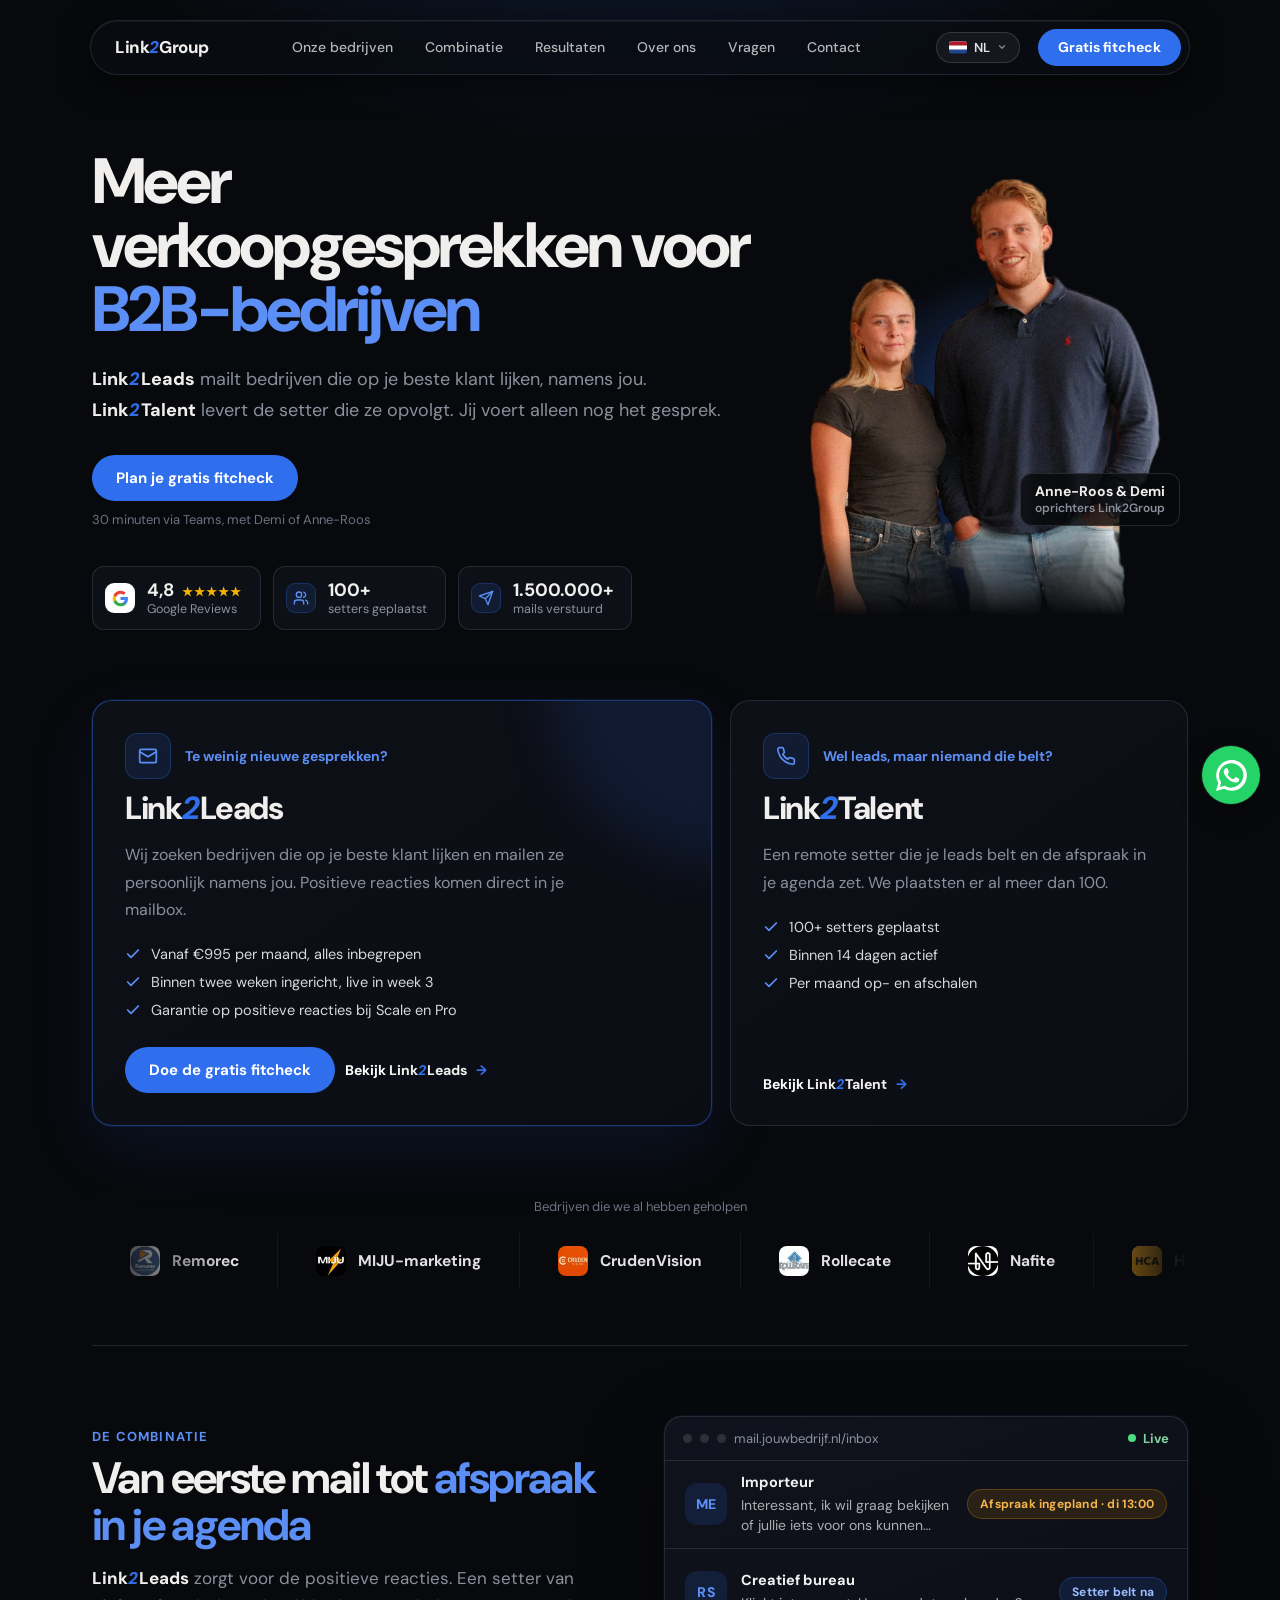
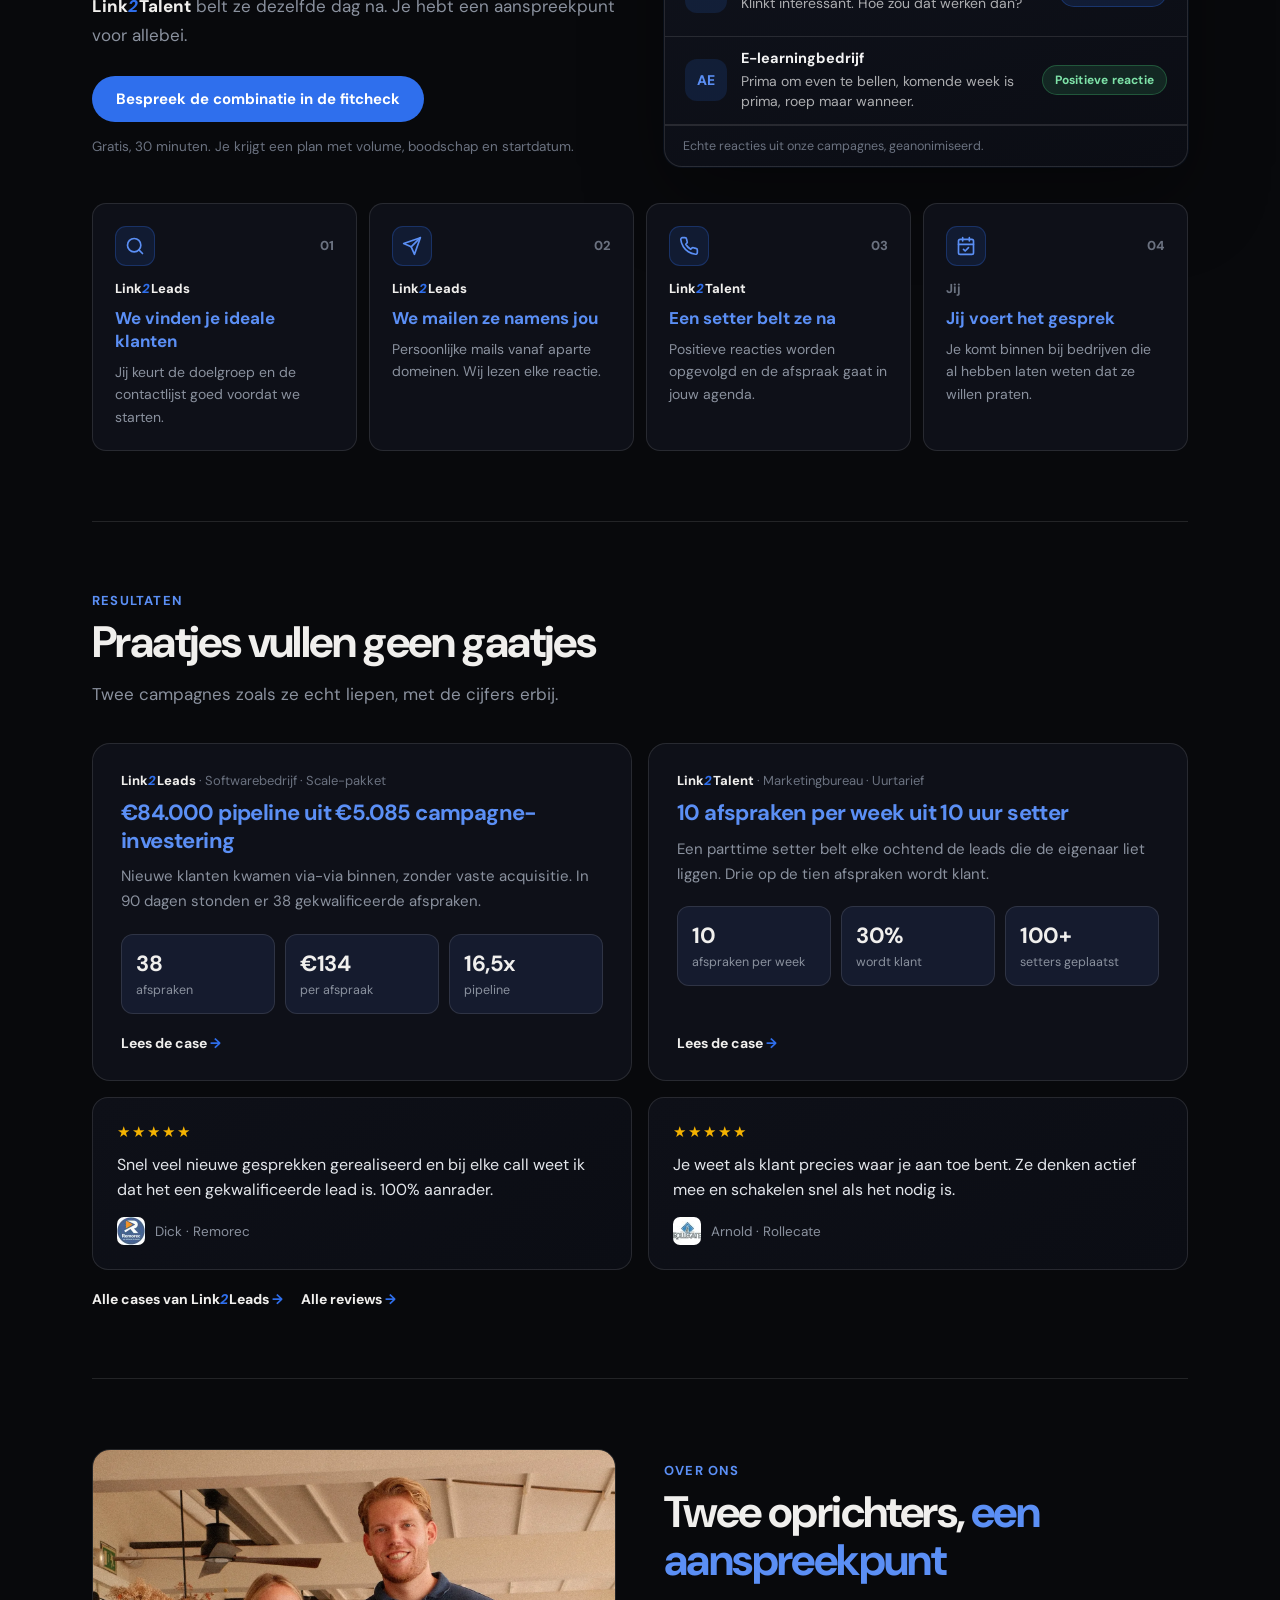
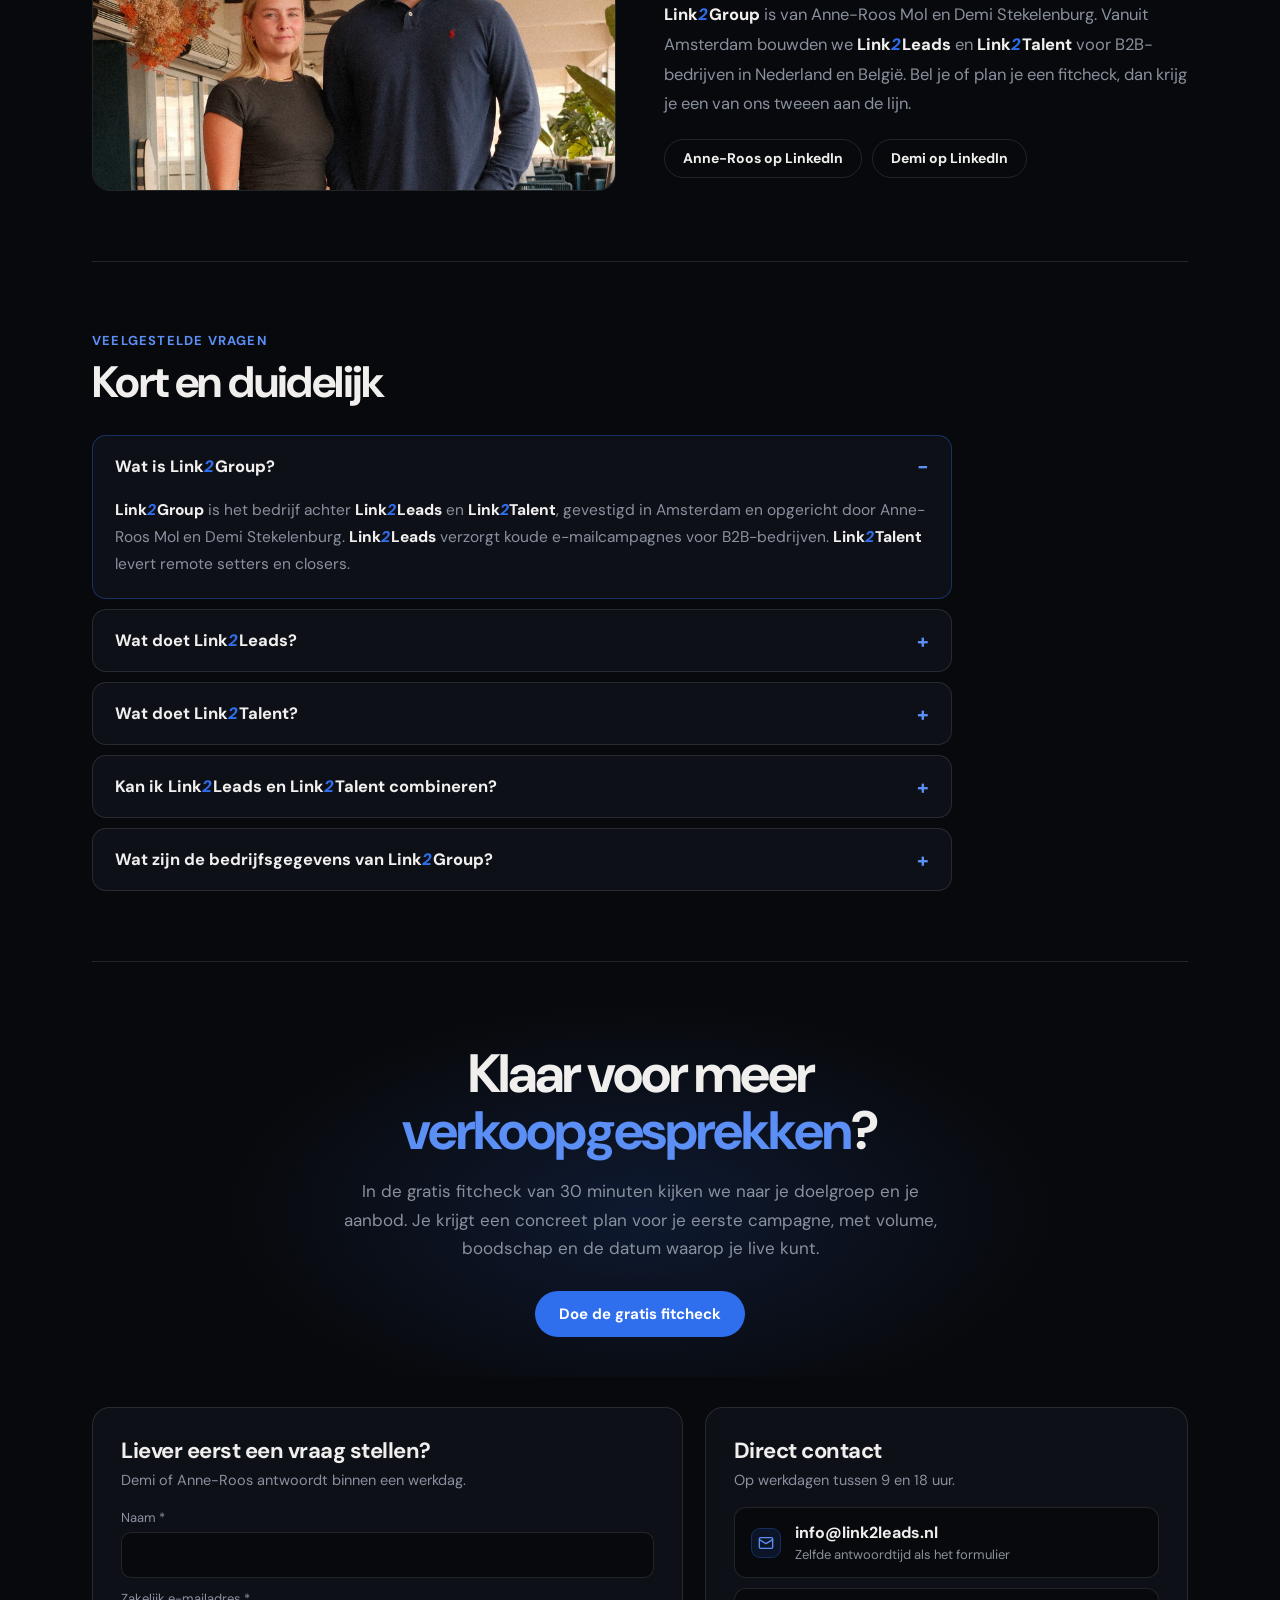
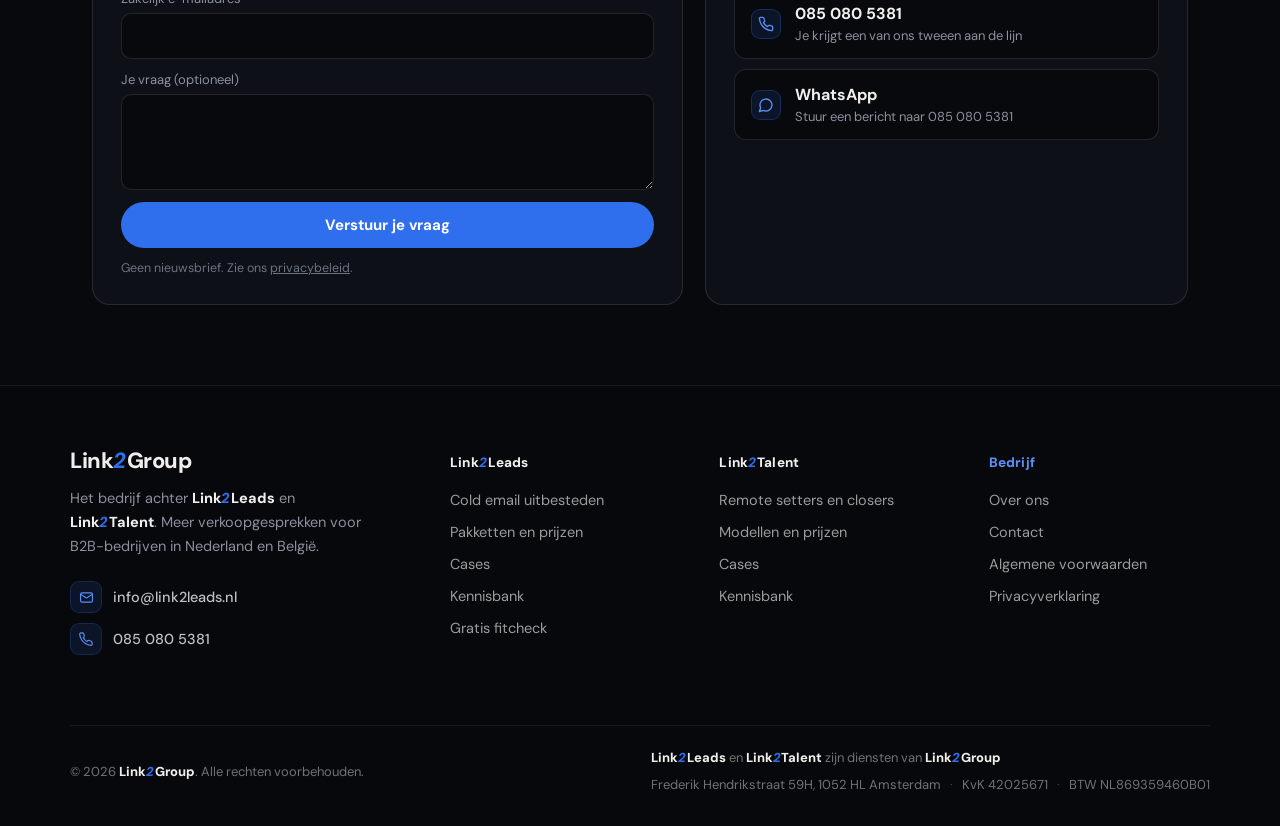
==== commit 267558d0: "Oprichtersfoto in hero vervangen door scherpe versie Co-Authored-By: Claude Opus 5.5 <noreply@anthro" ====
--- a/index.html
+++ b/index.html
@@ -127,7 +127,7 @@
           <div class="stat"><span class="ic ic-sm" aria-hidden="true"><svg viewBox="0 0 24 24"><path d="M16 21v-2a4 4 0 0 0-4-4H6a4 4 0 0 0-4 4v2"/><circle cx="9" cy="7" r="4"/><path d="M22 21v-2a4 4 0 0 0-3-3.87"/><path d="M16 3.13a4 4 0 0 1 0 7.75"/></svg></span><span class="sbody"><b><span data-count="100" data-suffix="+">100+</span></b><span>setters geplaatst</span></span></div>
           <div class="stat"><span class="ic ic-sm" aria-hidden="true"><svg viewBox="0 0 24 24"><path d="m22 2-7 20-4-9-9-4z"/><path d="M22 2 11 13"/></svg></span><span class="sbody"><b><span data-count="1500000" data-suffix="+">1.500.000+</span></b><span>mails verstuurd</span></span></div>
         </div>
-        </div><div class="hero-photo"><picture><source srcset="/assets/img/oprichters-hero.webp" type="image/webp"><img src="/assets/img/oprichters-hero.png" width="625" height="714" alt="Anne-Roos en Demi, de oprichters van Link2Group" fetchpriority="high"></picture><span class="hero-name">Anne-Roos &amp; Demi<small>oprichters Link2Group</small></span></div>
+        </div><div class="hero-photo"><picture><source srcset="/assets/img/oprichters-hero.webp?v=2" type="image/webp"><img src="/assets/img/oprichters-hero.png?v=2" width="625" height="714" alt="Anne-Roos en Demi, de oprichters van Link2Group" fetchpriority="high"></picture><span class="hero-name">Anne-Roos &amp; Demi<small>oprichters Link2Group</small></span></div>
       </section>
 
       <section class="router" id="bedrijven" aria-label="Onze bedrijven">
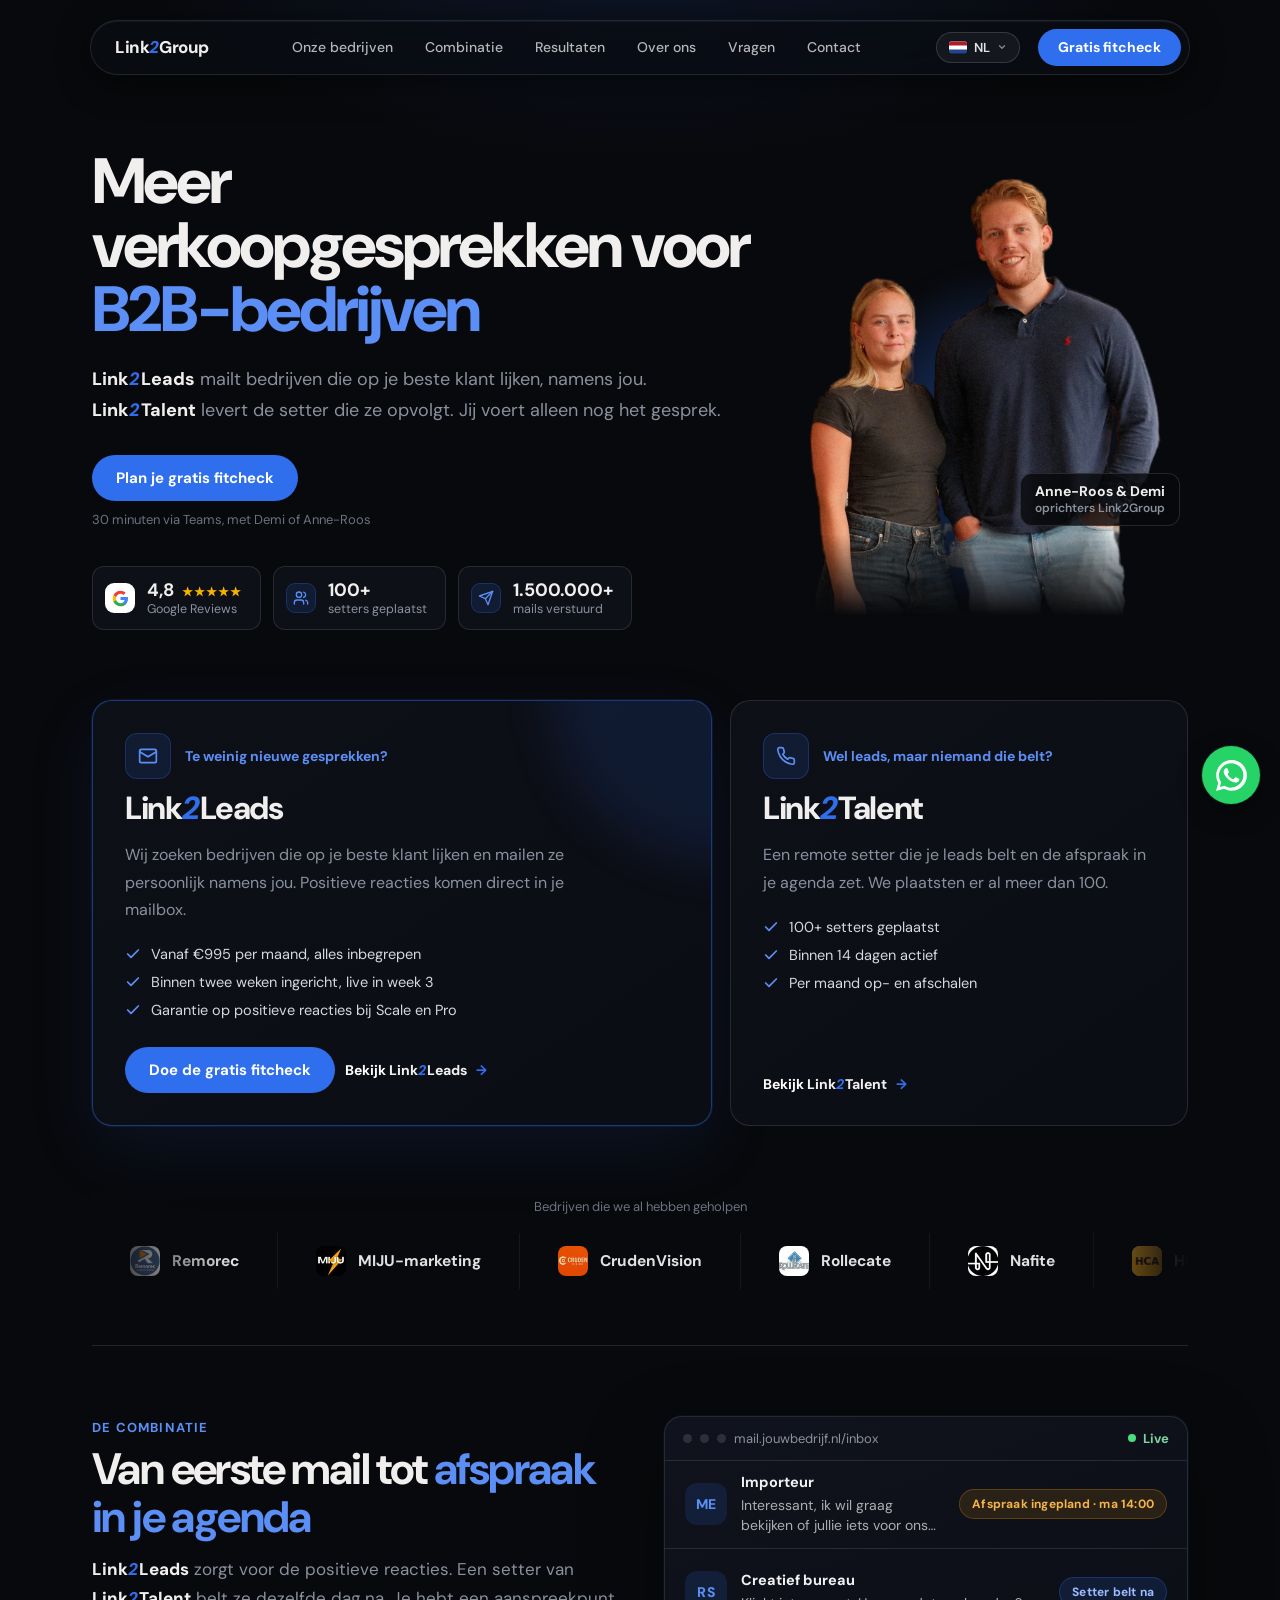
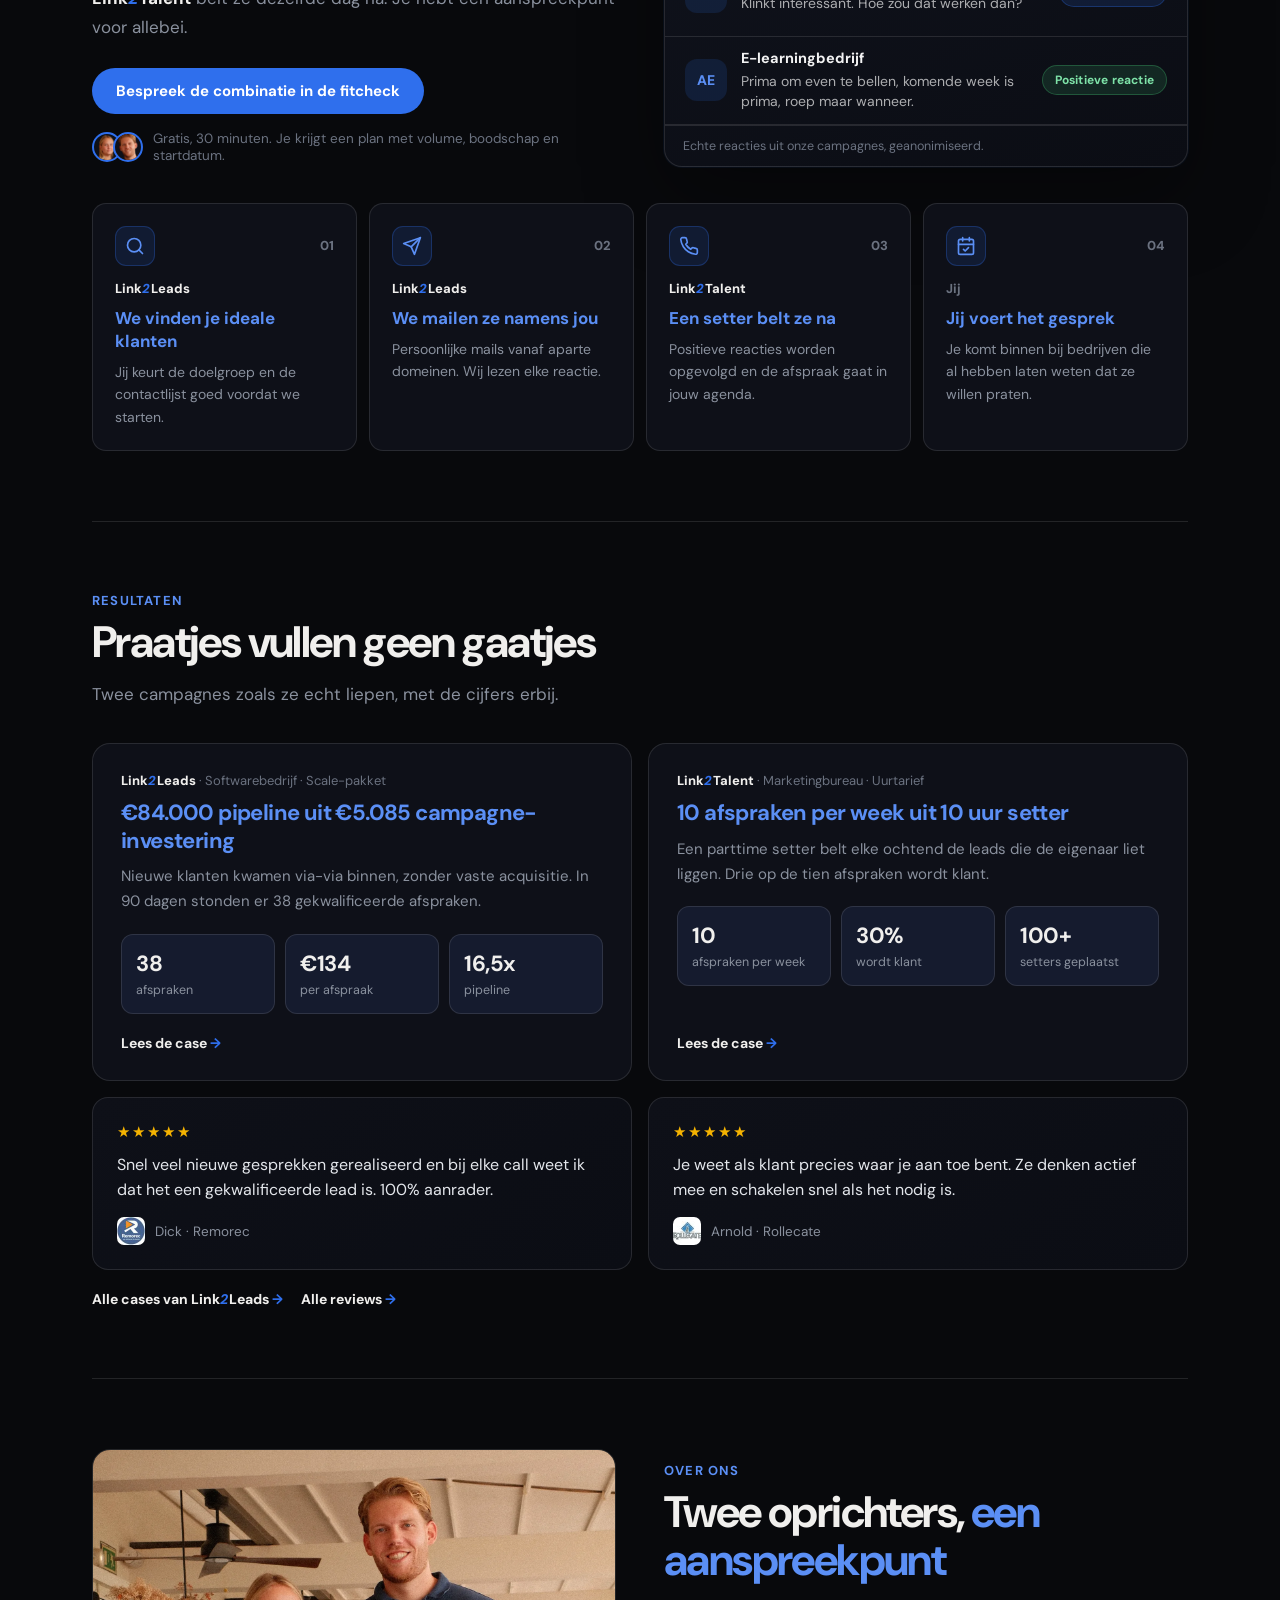
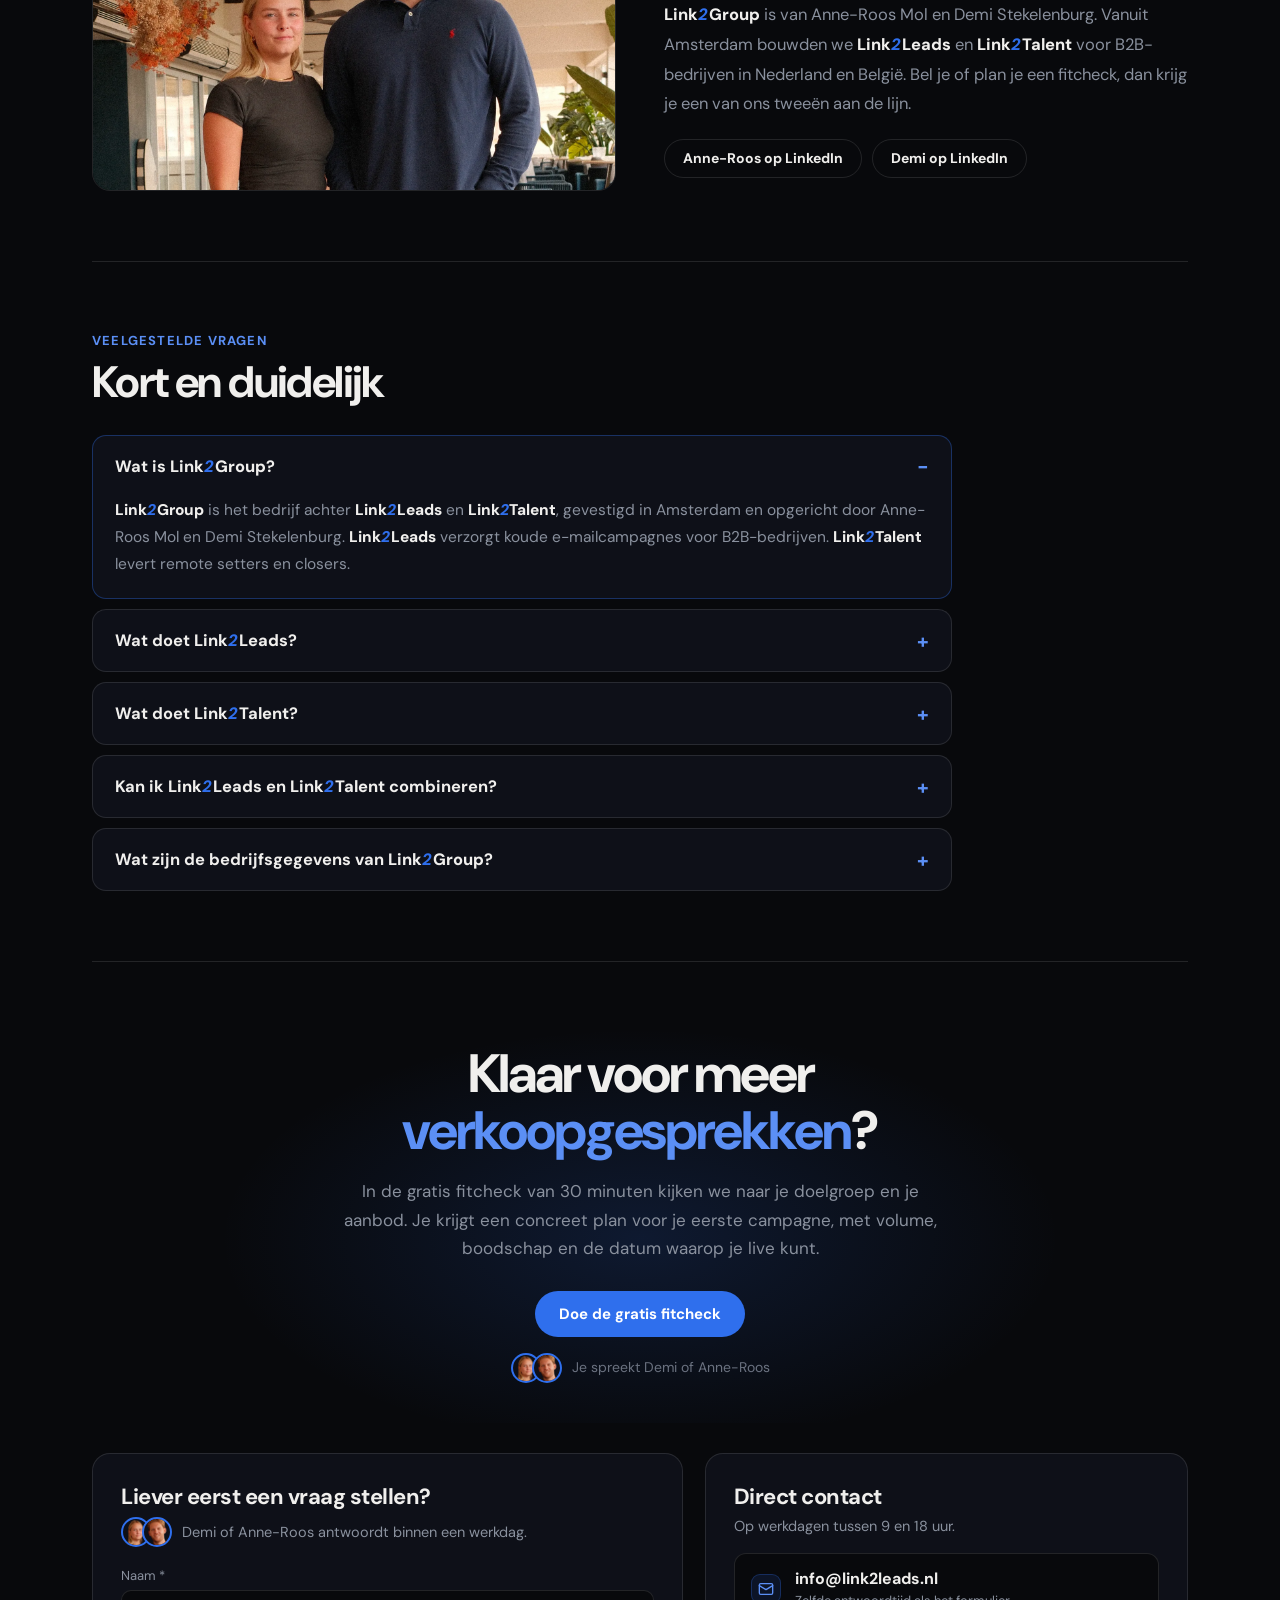
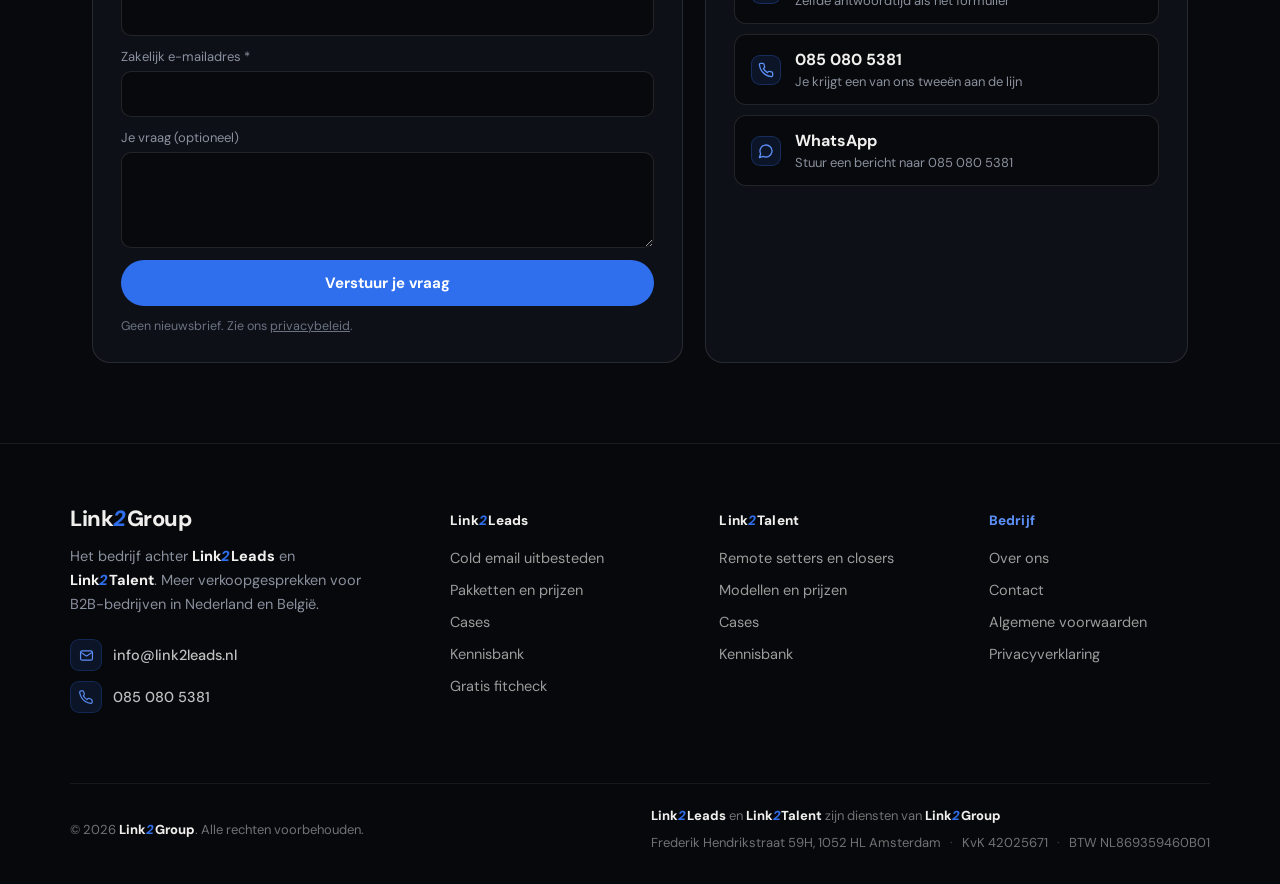
==== commit a834b3c7: "Mobiele hero met foto, hoofdjes bij fitcheck- en contactpunten Co-Authored-By: Claude Opus 5.5 <nore" ====
--- a/index.html
+++ b/index.html
@@ -37,7 +37,7 @@
   <link rel="preconnect" href="https://fonts.gstatic.com" crossorigin>
   <link href="https://fonts.googleapis.com/css2?family=DM+Sans:wght@400;500;600;700;800;900&display=swap" rel="stylesheet">
   <link rel="stylesheet" href="/assets/l2-shared.css?v=1">
-  <link rel="stylesheet" href="/assets/site.css?v=12">
+  <link rel="stylesheet" href="/assets/site.css?v=15">
   <script type="application/ld+json">
 {
   "@context": "https://schema.org",
@@ -120,7 +120,7 @@
         <p class="lead"><span class="l2b">Link<i>2</i>Leads</span> mailt bedrijven die op je beste klant lijken, namens jou. <span class="l2b">Link<i>2</i>Talent</span> levert de setter die ze opvolgt. Jij voert alleen nog het gesprek.</p>
         <div class="cta">
           <a class="btn" href="https://www.link2leads.nl/book?utm_source=link2group&amp;utm_medium=referral&amp;utm_campaign=hero">Plan je gratis fitcheck</a>
-          <small>30 minuten via Teams, met Demi of Anne-Roos</small>
+          <small class="with-faces"><span class="faces" aria-hidden="true"><img src="/assets/img/face-anne-roos.png" width="120" height="120" alt=""><img src="/assets/img/face-demi.png" width="120" height="120" alt=""></span>30 minuten via Teams, met Demi of Anne-Roos</small>
         </div>
         <div class="stats" aria-label="Kerncijfers">
           <a class="stat" href="#resultaten"><span class="g" aria-hidden="true"><svg viewBox="0 0 24 24"><path d="M22.56 12.25c0-.78-.07-1.53-.2-2.25H12v4.26h5.92c-.26 1.37-1.04 2.53-2.21 3.31v2.77h3.57c2.08-1.92 3.28-4.74 3.28-8.09z" fill="#4285F4"/><path d="M12 23c2.97 0 5.46-.98 7.28-2.66l-3.57-2.77c-.98.66-2.23 1.06-3.71 1.06-2.86 0-5.29-1.93-6.16-4.53H2.18v2.84C3.99 20.53 7.7 23 12 23z" fill="#34A853"/><path d="M5.84 14.09c-.22-.66-.35-1.36-.35-2.09s.13-1.43.35-2.09V7.07H2.18C1.43 8.55 1 10.22 1 12s.43 3.45 1.18 4.93l2.85-2.22.81-.62z" fill="#FBBC05"/><path d="M12 5.38c1.62 0 3.06.56 4.21 1.64l3.15-3.15C17.45 2.09 14.97 1 12 1 7.7 1 3.99 3.47 2.18 7.07l3.66 2.84c.87-2.6 3.3-4.53 6.16-4.53z" fill="#EA4335"/></svg></span><span class="sbody"><b><span data-count="4.8" data-dec="1">4,8</span> <span class="stars" aria-hidden="true">★★★★★</span></b><span>Google Reviews</span></span></a>
@@ -173,7 +173,7 @@
         <p class="intro"><span class="l2b">Link<i>2</i>Leads</span> zorgt voor de positieve reacties. Een setter van <span class="l2b">Link<i>2</i>Talent</span> belt ze dezelfde dag na. Je hebt een aanspreekpunt voor allebei.</p>
         <div class="combo-cta">
           <a class="btn" href="https://www.link2leads.nl/book?utm_source=link2group&amp;utm_medium=referral&amp;utm_campaign=combinatie">Bespreek de combinatie in de fitcheck</a>
-          <small>Gratis, 30 minuten. Je krijgt een plan met volume, boodschap en startdatum.</small>
+          <small class="with-faces"><span class="faces" aria-hidden="true"><img src="/assets/img/face-anne-roos.png" width="120" height="120" alt=""><img src="/assets/img/face-demi.png" width="120" height="120" alt=""></span>Gratis, 30 minuten. Je krijgt een plan met volume, boodschap en startdatum.</small>
         </div>
           </div>
           <div class="live" role="img" aria-label="Voorbeeld van binnenkomende reacties">
@@ -244,7 +244,7 @@
           <div>
             <div class="kicker">Over ons</div>
             <h2>Twee oprichters, <span class="accent">een aanspreekpunt</span></h2>
-            <p><span class="l2b">Link<i>2</i>Group</span> is van Anne-Roos Mol en Demi Stekelenburg. Vanuit Amsterdam bouwden we <span class="l2b">Link<i>2</i>Leads</span> en <span class="l2b">Link<i>2</i>Talent</span> voor B2B-bedrijven in Nederland en België. Bel je of plan je een fitcheck, dan krijg je een van ons tweeen aan de lijn.</p>
+            <p><span class="l2b">Link<i>2</i>Group</span> is van Anne-Roos Mol en Demi Stekelenburg. Vanuit Amsterdam bouwden we <span class="l2b">Link<i>2</i>Leads</span> en <span class="l2b">Link<i>2</i>Talent</span> voor B2B-bedrijven in Nederland en België. Bel je of plan je een fitcheck, dan krijg je een van ons tweeën aan de lijn.</p>
             <div class="people">
               <a class="btn btn-sm btn-ghost" href="https://nl.linkedin.com/in/anne-roos-mol-32a876206" rel="noopener" target="_blank">Anne-Roos op LinkedIn</a>
               <a class="btn btn-sm btn-ghost" href="https://nl.linkedin.com/in/demi-stekelenburg-18407a168" rel="noopener" target="_blank">Demi op LinkedIn</a>
@@ -285,12 +285,13 @@
         <h2>Klaar voor meer <span class="accent">verkoopgesprekken</span>?</h2>
         <p>In de gratis fitcheck van 30 minuten kijken we naar je doelgroep en je aanbod. Je krijgt een concreet plan voor je eerste campagne, met volume, boodschap en de datum waarop je live kunt.</p>
         <a class="btn" href="https://www.link2leads.nl/book?utm_source=link2group&amp;utm_medium=referral&amp;utm_campaign=afsluiter">Doe de gratis fitcheck</a>
+        <p class="closing-who with-faces"><span class="faces" aria-hidden="true"><img src="/assets/img/face-anne-roos.png" width="120" height="120" alt=""><img src="/assets/img/face-demi.png" width="120" height="120" alt=""></span>Je spreekt Demi of Anne-Roos</p>
       </section>
 
       <section class="contact" id="contact" aria-label="Contact">
         <div class="panel">
           <h3>Liever eerst een vraag stellen?</h3>
-          <p class="sub">Demi of Anne-Roos antwoordt binnen een werkdag.</p>
+          <p class="sub with-faces"><span class="faces" aria-hidden="true"><img src="/assets/img/face-anne-roos.png" width="120" height="120" alt=""><img src="/assets/img/face-demi.png" width="120" height="120" alt=""></span>Demi of Anne-Roos antwoordt binnen een werkdag.</p>
           <form class="form" id="contactForm" novalidate>
             <label>Naam *<input type="text" name="name" autocomplete="name" required maxlength="120"></label>
             <label>Zakelijk e-mailadres *<input type="email" name="email" autocomplete="email" required maxlength="160"></label>
@@ -306,7 +307,7 @@
           <p class="sub">Op werkdagen tussen 9 en 18 uur.</p>
           <div class="direct">
             <a href="mailto:info@link2leads.nl"><span class="ic ic-sm" aria-hidden="true"><svg viewBox="0 0 24 24"><rect x="2" y="4" width="20" height="16" rx="2"/><path d="m22 7-10 6L2 7"/></svg></span><span class="dtxt">info@link2leads.nl<small>Zelfde antwoordtijd als het formulier</small></span></a>
-            <a href="tel:+31850805381"><span class="ic ic-sm" aria-hidden="true"><svg viewBox="0 0 24 24"><path d="M22 16.92v3a2 2 0 0 1-2.18 2 19.79 19.79 0 0 1-8.63-3.07 19.5 19.5 0 0 1-6-6A19.79 19.79 0 0 1 2.12 4.18 2 2 0 0 1 4.11 2h3a2 2 0 0 1 2 1.72c.13.96.36 1.9.7 2.81a2 2 0 0 1-.45 2.11L8.09 9.91a16 16 0 0 0 6 6l1.27-1.27a2 2 0 0 1 2.11-.45c.91.34 1.85.57 2.81.7A2 2 0 0 1 22 16.92z"/></svg></span><span class="dtxt">085 080 5381<small>Je krijgt een van ons tweeen aan de lijn</small></span></a>
+            <a href="tel:+31850805381"><span class="ic ic-sm" aria-hidden="true"><svg viewBox="0 0 24 24"><path d="M22 16.92v3a2 2 0 0 1-2.18 2 19.79 19.79 0 0 1-8.63-3.07 19.5 19.5 0 0 1-6-6A19.79 19.79 0 0 1 2.12 4.18 2 2 0 0 1 4.11 2h3a2 2 0 0 1 2 1.72c.13.96.36 1.9.7 2.81a2 2 0 0 1-.45 2.11L8.09 9.91a16 16 0 0 0 6 6l1.27-1.27a2 2 0 0 1 2.11-.45c.91.34 1.85.57 2.81.7A2 2 0 0 1 22 16.92z"/></svg></span><span class="dtxt">085 080 5381<small>Je krijgt een van ons tweeën aan de lijn</small></span></a>
             <a href="https://wa.me/31850805381?text=Hoi%20Link2Group%2C%20ik%20heb%20een%20vraag." rel="noopener" target="_blank"><span class="ic ic-sm" aria-hidden="true"><svg viewBox="0 0 24 24"><path d="M7.9 20A9 9 0 1 0 4 16.1L2 22z"/></svg></span><span class="dtxt">WhatsApp<small>Stuur een bericht naar 085 080 5381</small></span></a>
           </div>
         </div>
--- a/assets/site.css
+++ b/assets/site.css
@@ -330,3 +330,27 @@
   .hero-name small{display:block;font-size:12px;font-weight:600;color:#8A919E}
 }
 .stat [data-count]{font-variant-numeric:tabular-nums;white-space:nowrap}
+
+/* Hoofdjes van Anne-Roos en Demi bij de gesprekspunten */
+.with-faces{display:inline-flex;align-items:center;gap:10px}
+.faces{display:inline-flex;flex-shrink:0}
+.faces img{width:30px;height:30px;border-radius:50%;border:2px solid #2F6FED;background:#0E1018;display:block;object-fit:cover}
+.faces img+img{margin-left:-9px}
+.closing .closing-who{display:flex;justify-content:center;margin:16px auto 0;font-size:14px;color:var(--dim)}
+.contact .sub.with-faces{display:flex}
+@media(min-width:981px){.hero.has-photo .cta .with-faces .faces{display:none}}
+@media(max-width:560px){
+  .hero h1{font-size:clamp(34px,10vw,44px);letter-spacing:-1.4px}
+  .hero .cta small.with-faces{font-size:13px}
+  .faces img{width:28px;height:28px}
+}
+/* Mobiel en tablet: compacte foto boven de kop */
+@media(max-width:980px){
+  .hero.has-photo{display:flex;flex-direction:column;padding-top:96px}
+  .hero-photo{display:flex;order:-1;position:relative;justify-content:center;margin:0 auto 14px}
+  .hero-photo::before{content:"";position:absolute;left:10%;right:10%;bottom:0;top:15%;background:radial-gradient(60% 60% at 50% 55%,rgba(47,111,237,.5),rgba(47,111,237,0) 70%);filter:blur(10px);z-index:0}
+  .hero-photo img{position:relative;z-index:1;display:block;width:230px;height:auto;-webkit-mask-image:linear-gradient(to bottom,#000 70%,transparent);mask-image:linear-gradient(to bottom,#000 70%,transparent)}
+  .hero-name{position:absolute;z-index:2;left:50%;bottom:6px;transform:translateX(-50%);white-space:nowrap;background:rgba(8,9,12,.85);border:1px solid rgba(255,255,255,.12);border-radius:10px;padding:6px 11px;font-size:12.5px;font-weight:700;color:#F0EFED;line-height:1.2;text-align:center}
+  .hero-name small{display:block;font-size:11px;font-weight:600;color:#8A919E}
+  .hero.has-photo .cta .with-faces .faces{display:none}
+}
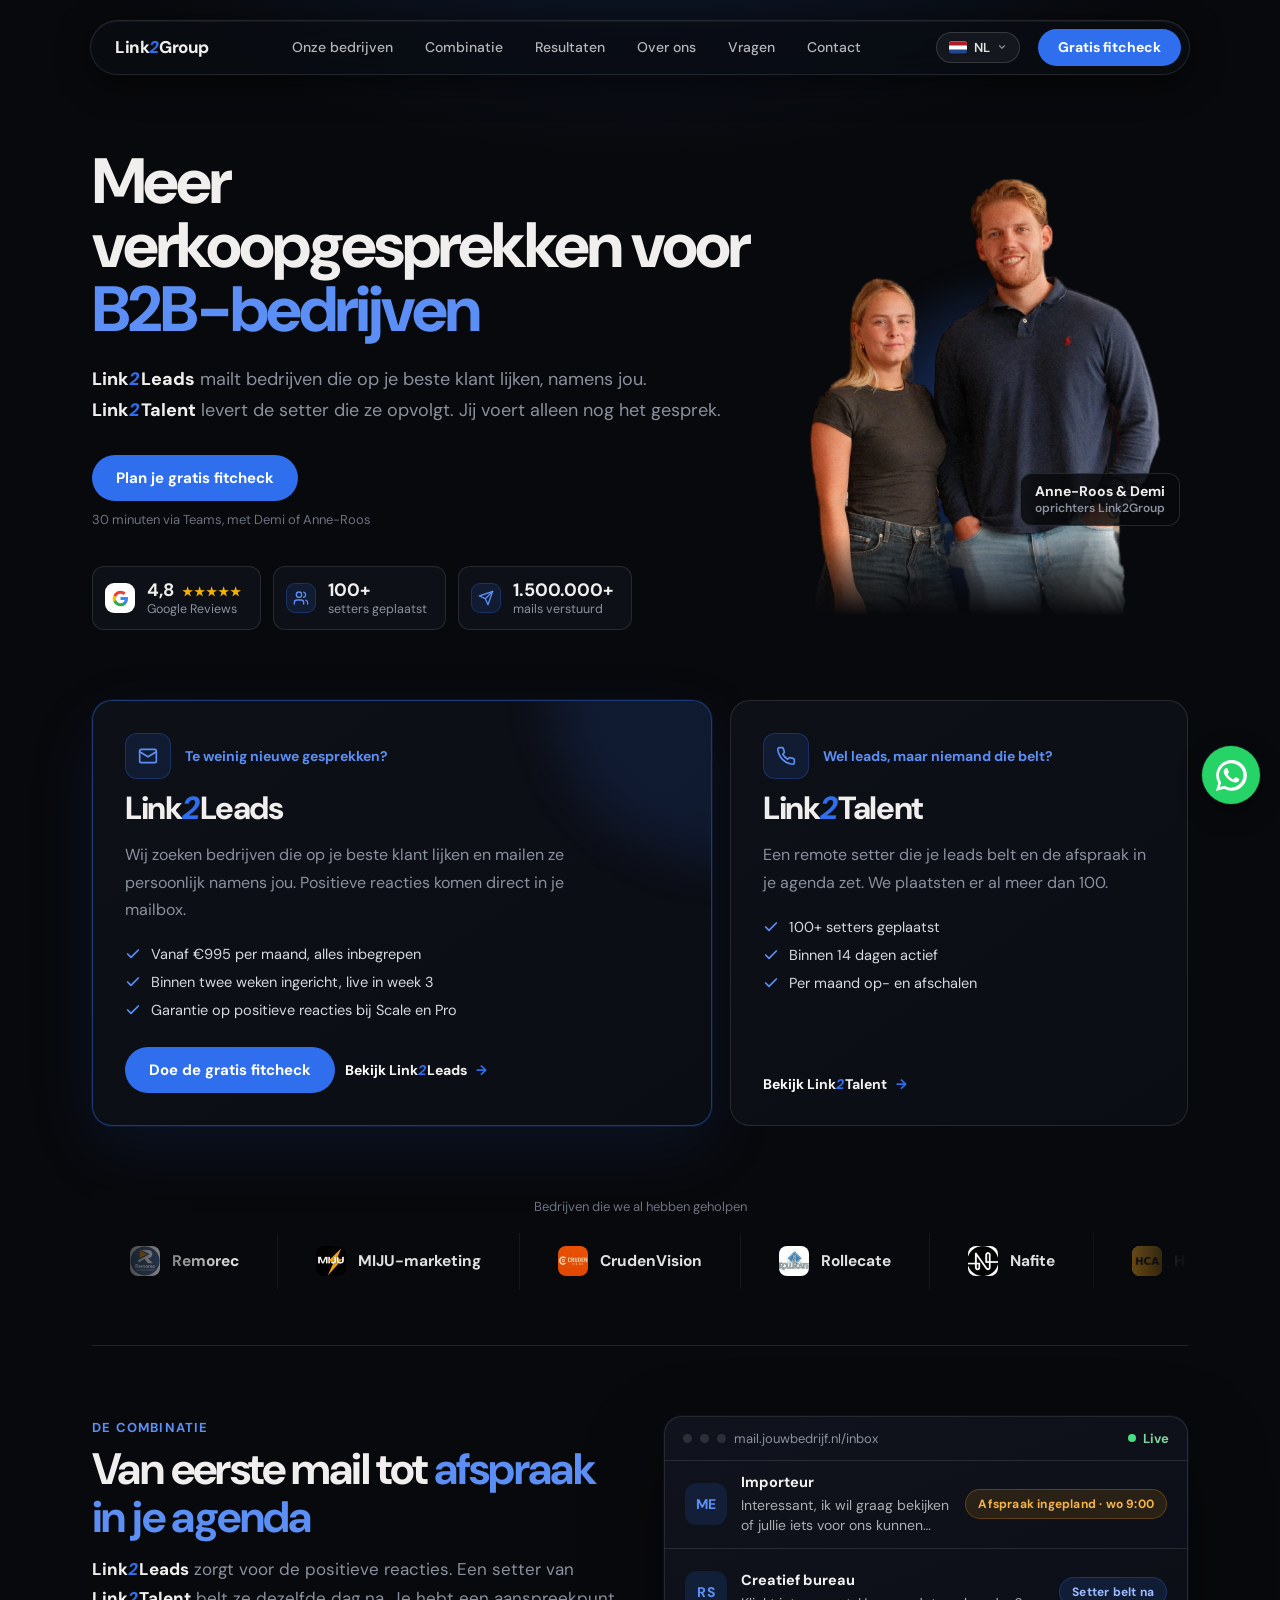
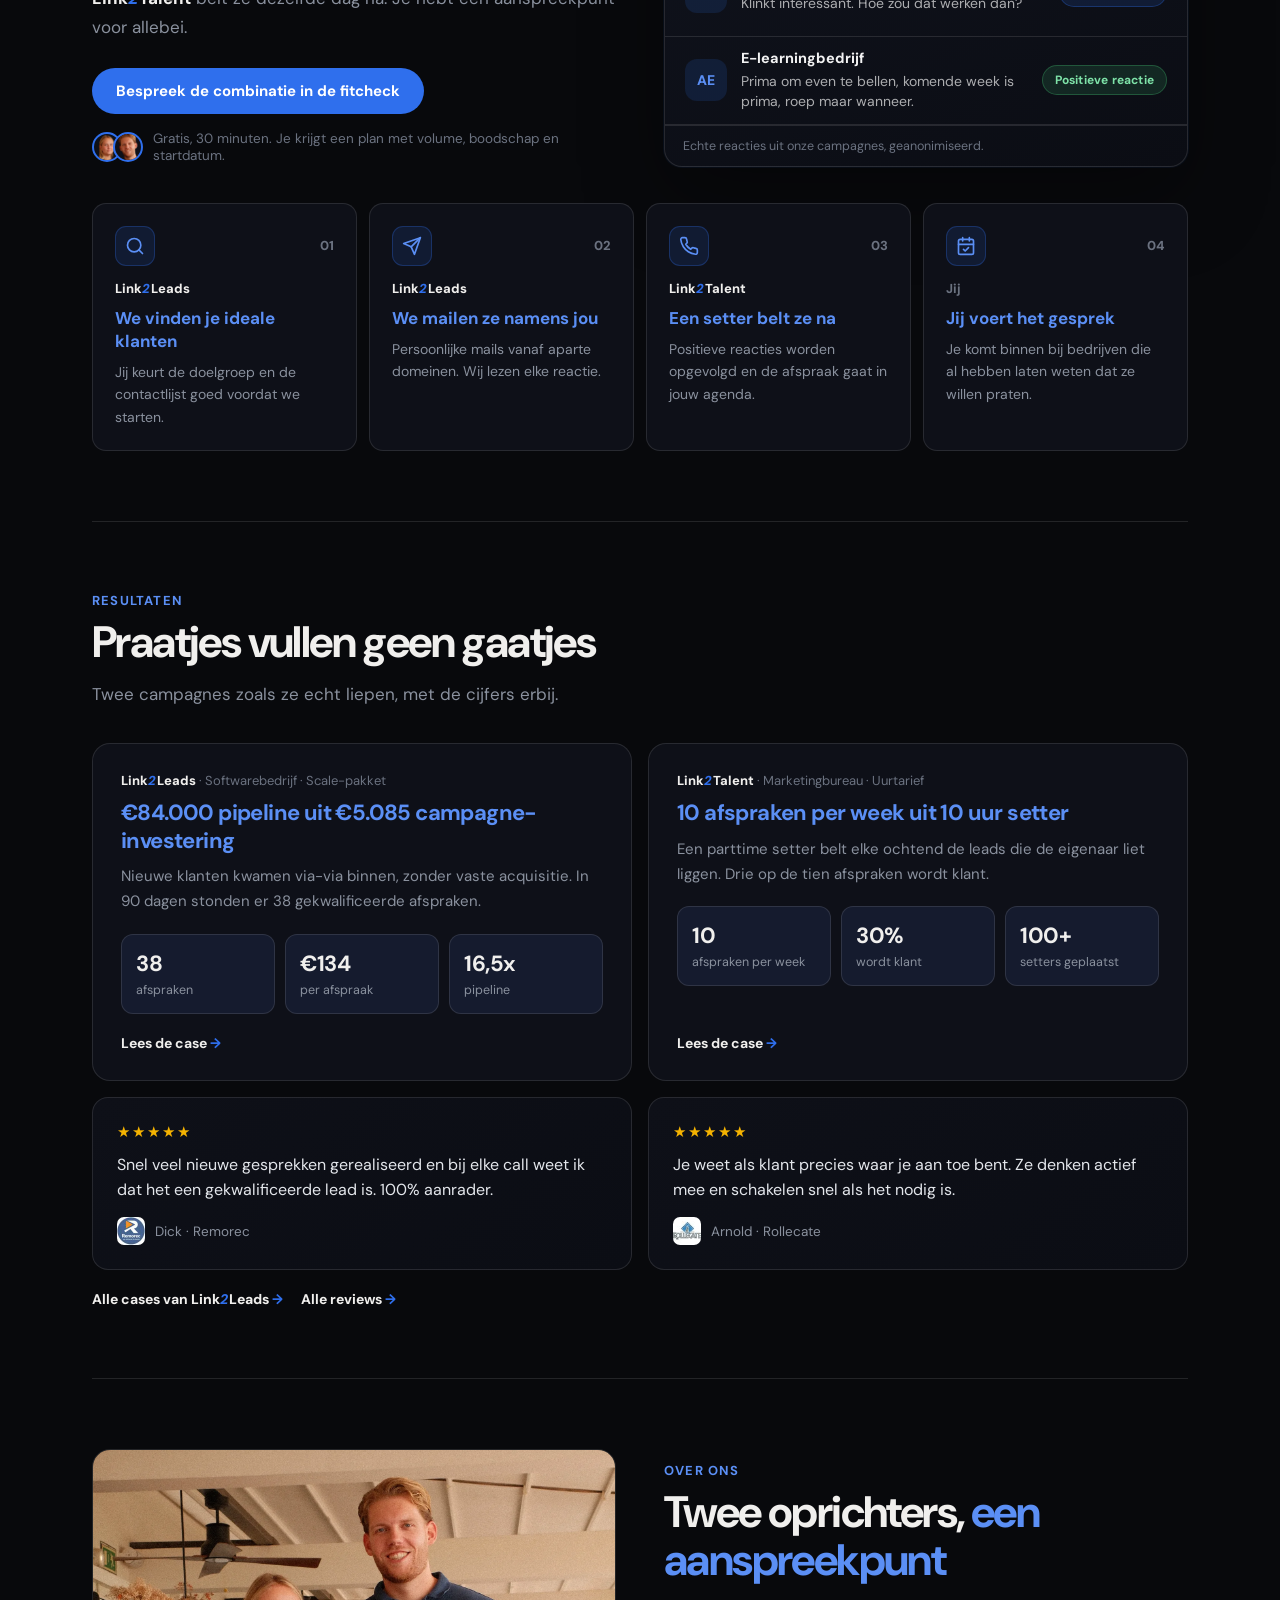
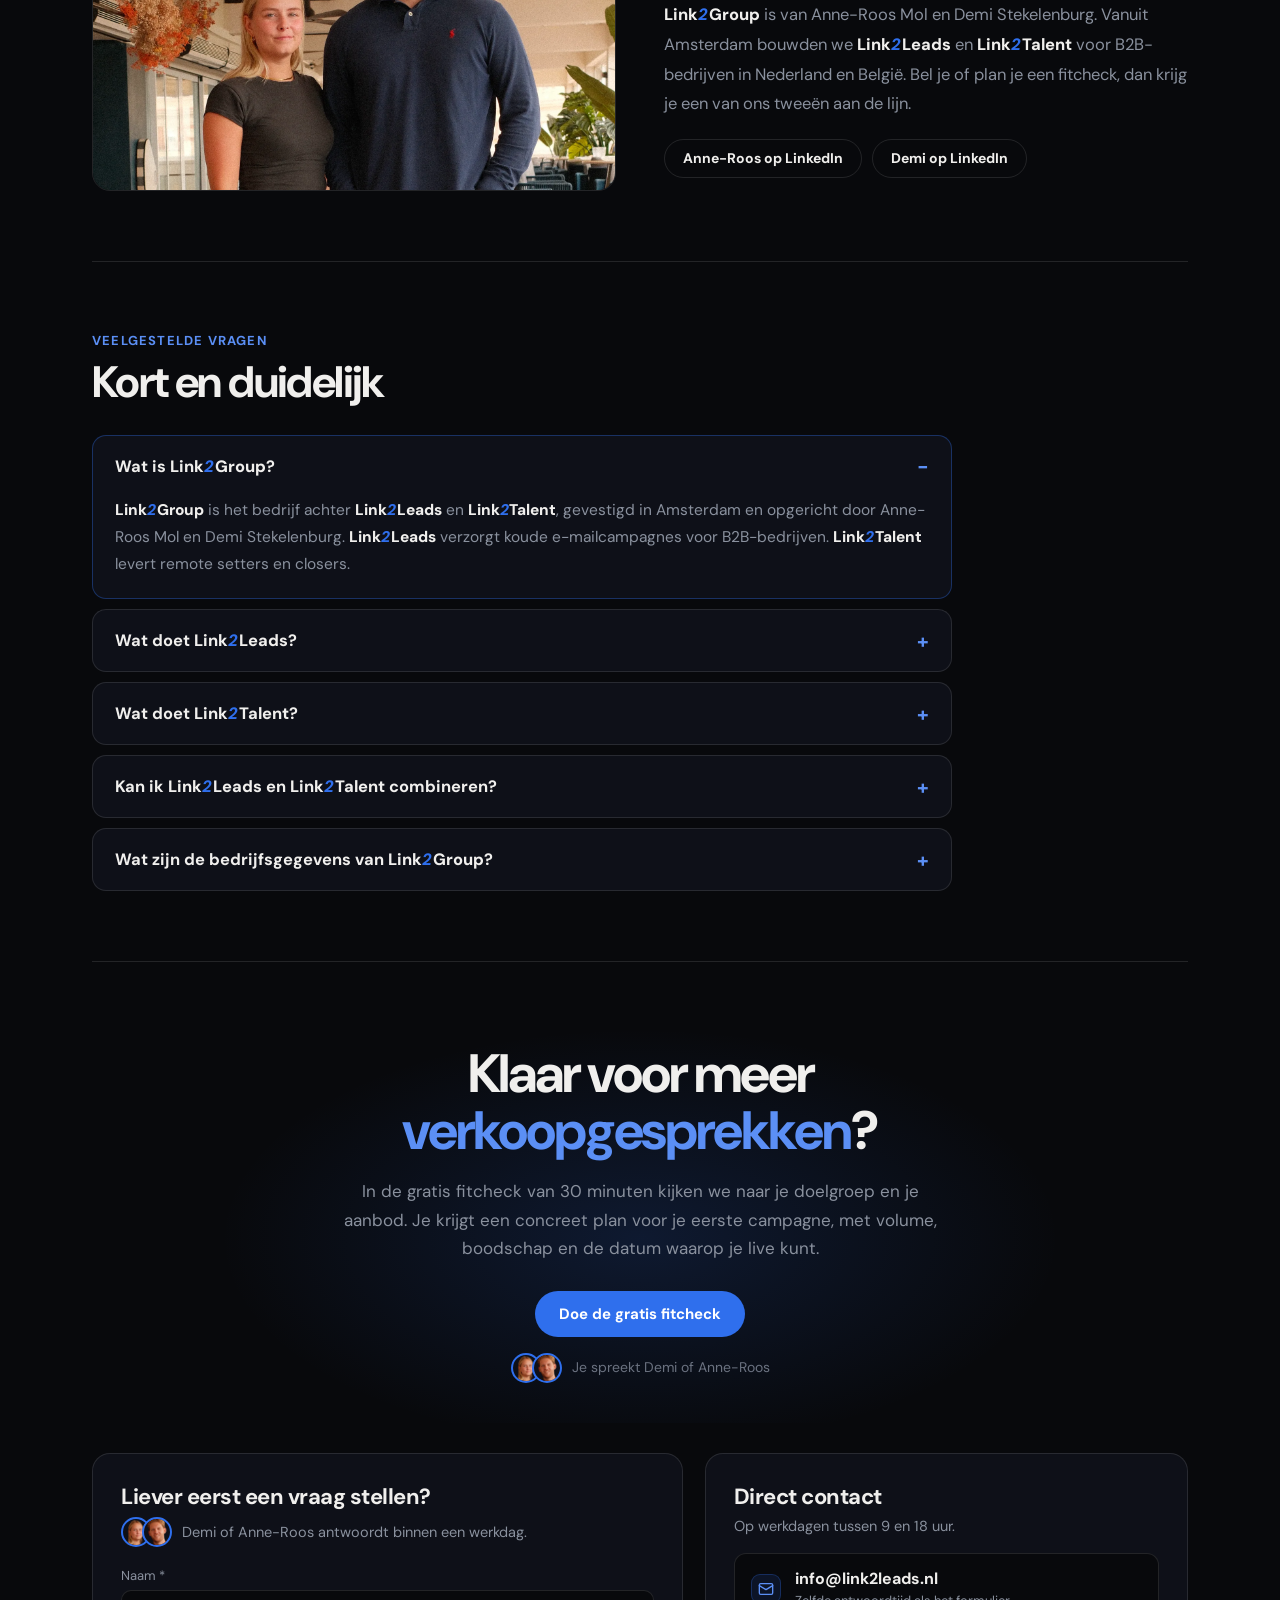
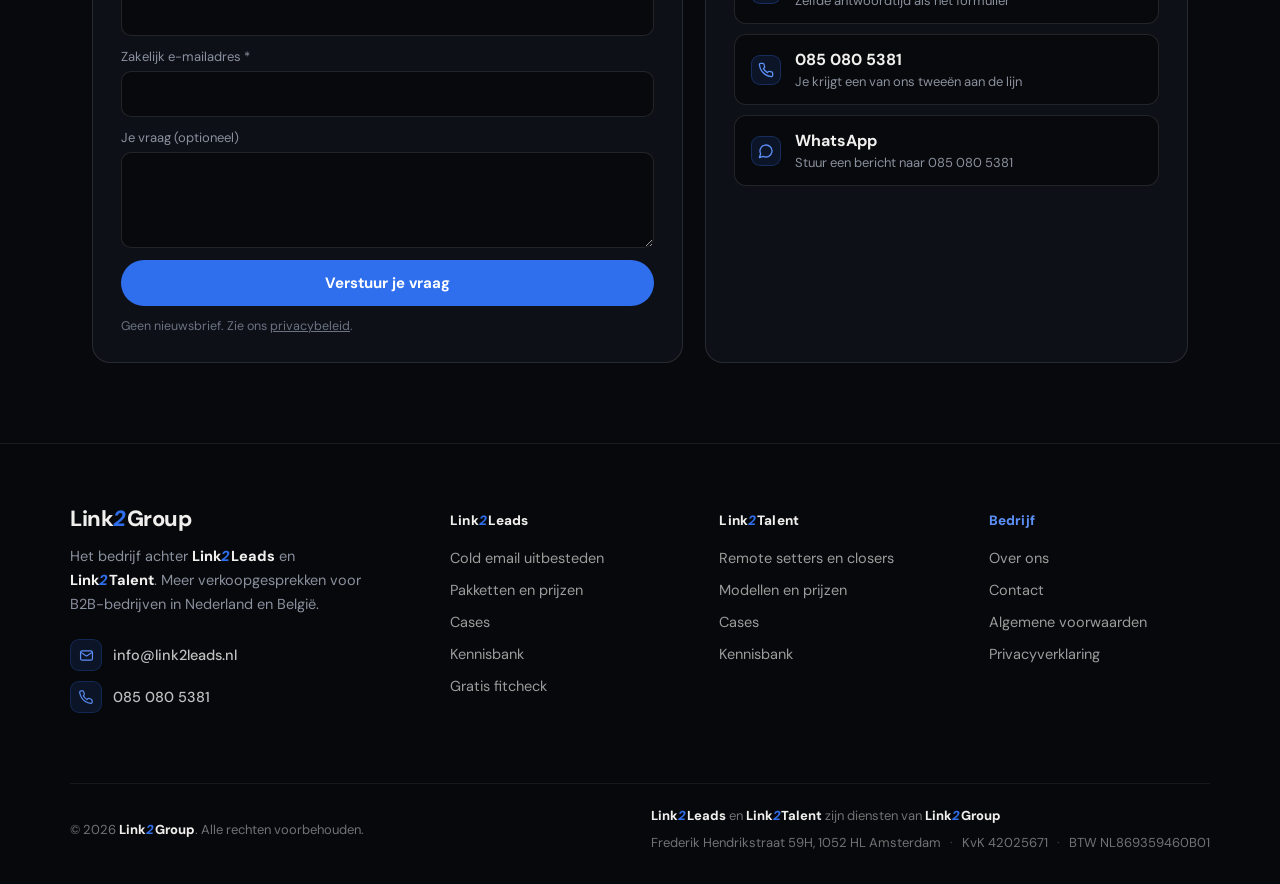
==== commit 571d4ab9: "Mobiele hero: hoofdjes met handgeschreven regel in plaats van grote foto Co-Authored-By: Claude Opus" ====
--- a/index.html
+++ b/index.html
@@ -35,9 +35,9 @@
   <link rel="alternate" type="text/plain" href="/llms.txt" title="Samenvatting voor taalmodellen">
   <link rel="preconnect" href="https://fonts.googleapis.com">
   <link rel="preconnect" href="https://fonts.gstatic.com" crossorigin>
-  <link href="https://fonts.googleapis.com/css2?family=DM+Sans:wght@400;500;600;700;800;900&display=swap" rel="stylesheet">
+  <link href="https://fonts.googleapis.com/css2?family=DM+Sans:wght@400;500;600;700;800;900&family=Caveat:wght@600&display=swap" rel="stylesheet">
   <link rel="stylesheet" href="/assets/l2-shared.css?v=1">
-  <link rel="stylesheet" href="/assets/site.css?v=15">
+  <link rel="stylesheet" href="/assets/site.css?v=16">
   <script type="application/ld+json">
 {
   "@context": "https://schema.org",
@@ -117,8 +117,9 @@
     <main>
       <section class="hero has-photo"><div class="hero-text">
         <h1>Meer verkoopgesprekken voor <span class="accent">B2B-bedrijven</span></h1>
+        <a class="hb-mob" href="#hero-cta"><span class="hb-faces"><img src="/assets/img/face-anne-roos.png" width="120" height="120" alt="Anne-Roos"><img src="/assets/img/face-demi.png" width="120" height="120" alt="Demi"></span><span class="hb-hi">Je spreekt ons zelf in de fitcheck</span><svg viewBox="0 0 40 46" width="26" height="30" fill="none" stroke="currentColor" stroke-width="2.6" stroke-linecap="round" stroke-linejoin="round" aria-hidden="true"><path d="M6 4c14 2 18 14 16 34"/><path d="M14 30l8 10 8-10"/></svg></a>
         <p class="lead"><span class="l2b">Link<i>2</i>Leads</span> mailt bedrijven die op je beste klant lijken, namens jou. <span class="l2b">Link<i>2</i>Talent</span> levert de setter die ze opvolgt. Jij voert alleen nog het gesprek.</p>
-        <div class="cta">
+        <div class="cta" id="hero-cta">
           <a class="btn" href="https://www.link2leads.nl/book?utm_source=link2group&amp;utm_medium=referral&amp;utm_campaign=hero">Plan je gratis fitcheck</a>
           <small class="with-faces"><span class="faces" aria-hidden="true"><img src="/assets/img/face-anne-roos.png" width="120" height="120" alt=""><img src="/assets/img/face-demi.png" width="120" height="120" alt=""></span>30 minuten via Teams, met Demi of Anne-Roos</small>
         </div>
--- a/assets/site.css
+++ b/assets/site.css
@@ -344,13 +344,17 @@
   .hero .cta small.with-faces{font-size:13px}
   .faces img{width:28px;height:28px}
 }
-/* Mobiel en tablet: compacte foto boven de kop */
+/* Mobiel en tablet: hoofdjes met handgeschreven regel onder de kop (zoals L2L en L2T) */
+.hb-mob{display:none}
+@keyframes hbBob{0%,100%{transform:translateY(0)}50%{transform:translateY(7px)}}
 @media(max-width:980px){
-  .hero.has-photo{display:flex;flex-direction:column;padding-top:96px}
-  .hero-photo{display:flex;order:-1;position:relative;justify-content:center;margin:0 auto 14px}
-  .hero-photo::before{content:"";position:absolute;left:10%;right:10%;bottom:0;top:15%;background:radial-gradient(60% 60% at 50% 55%,rgba(47,111,237,.5),rgba(47,111,237,0) 70%);filter:blur(10px);z-index:0}
-  .hero-photo img{position:relative;z-index:1;display:block;width:230px;height:auto;-webkit-mask-image:linear-gradient(to bottom,#000 70%,transparent);mask-image:linear-gradient(to bottom,#000 70%,transparent)}
-  .hero-name{position:absolute;z-index:2;left:50%;bottom:6px;transform:translateX(-50%);white-space:nowrap;background:rgba(8,9,12,.85);border:1px solid rgba(255,255,255,.12);border-radius:10px;padding:6px 11px;font-size:12.5px;font-weight:700;color:#F0EFED;line-height:1.2;text-align:center}
-  .hero-name small{display:block;font-size:11px;font-weight:600;color:#8A919E}
+  .hero-photo{display:none!important}
+  .hb-mob{display:flex;align-items:center;justify-content:center;gap:8px;width:100%;margin:16px auto 0;color:#7EB3FF;text-decoration:none;font-family:'Caveat',cursive;font-size:min(22px,calc((100vw - 120px) / 13));line-height:1.05}
+  .hb-faces{display:flex;flex-shrink:0}
+  .hb-faces img{width:36px;height:36px;border-radius:50%;border:2px solid #2F6FED;background:#0E1018;display:block}
+  .hb-faces img+img{margin-left:-10px}
+  .hb-hi{transform:rotate(-3deg);white-space:nowrap}
+  .hb-mob svg{flex-shrink:0;width:20px;height:24px;margin-top:14px;animation:hbBob 1.6s ease-in-out infinite}
   .hero.has-photo .cta .with-faces .faces{display:none}
 }
+@media(prefers-reduced-motion:reduce){.hb-mob svg{animation:none}}
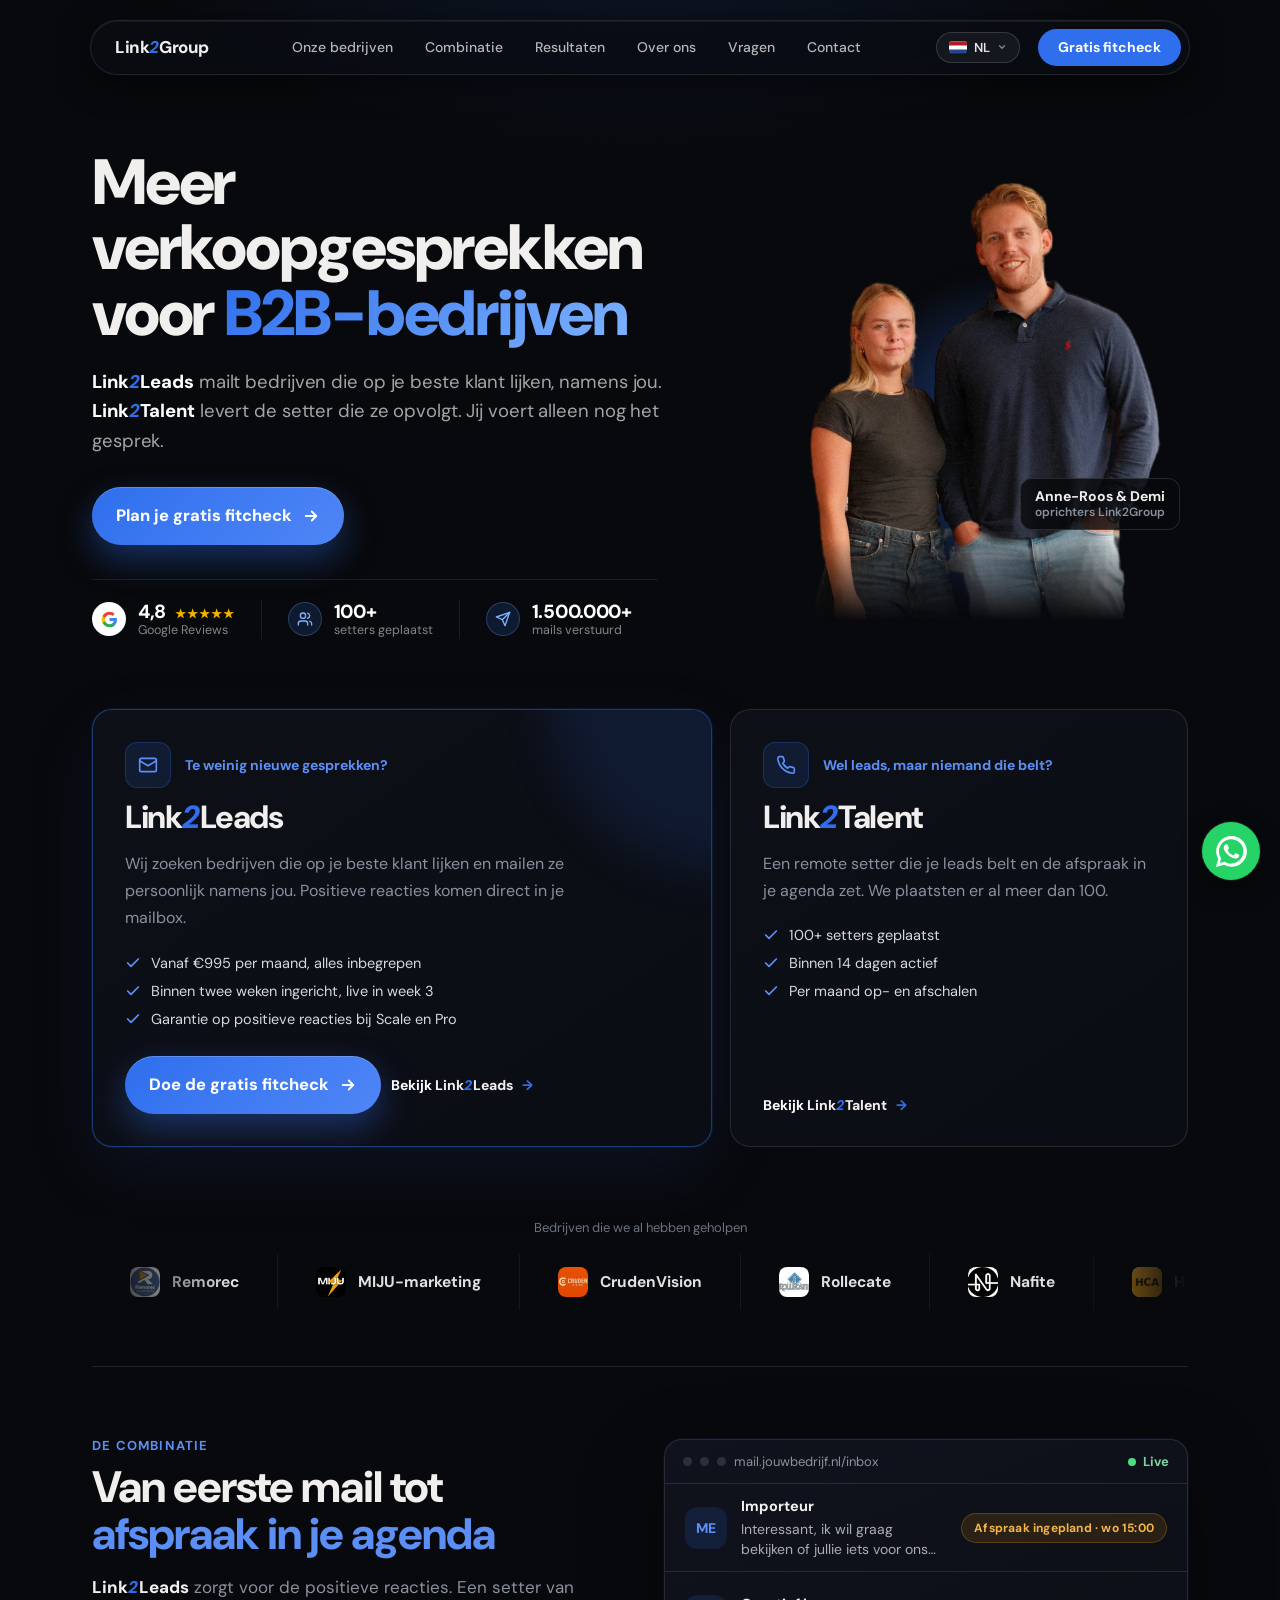
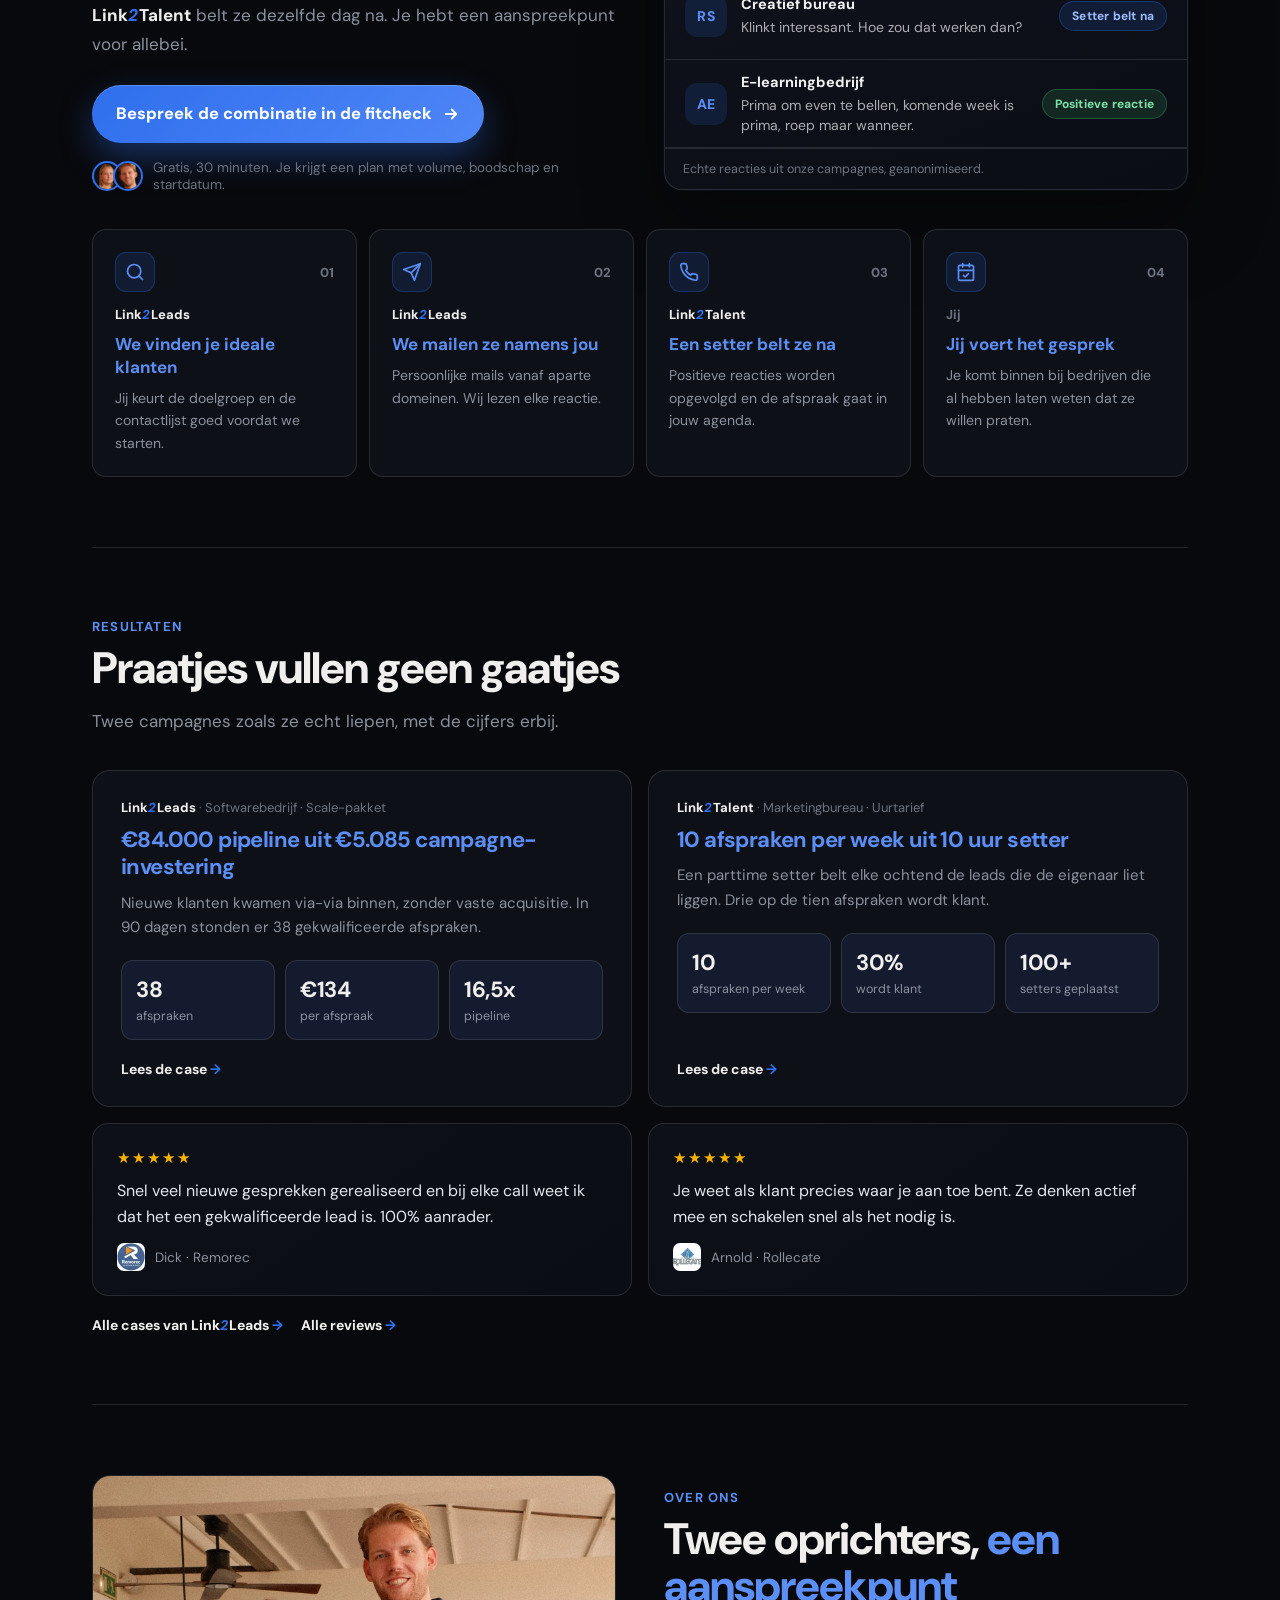
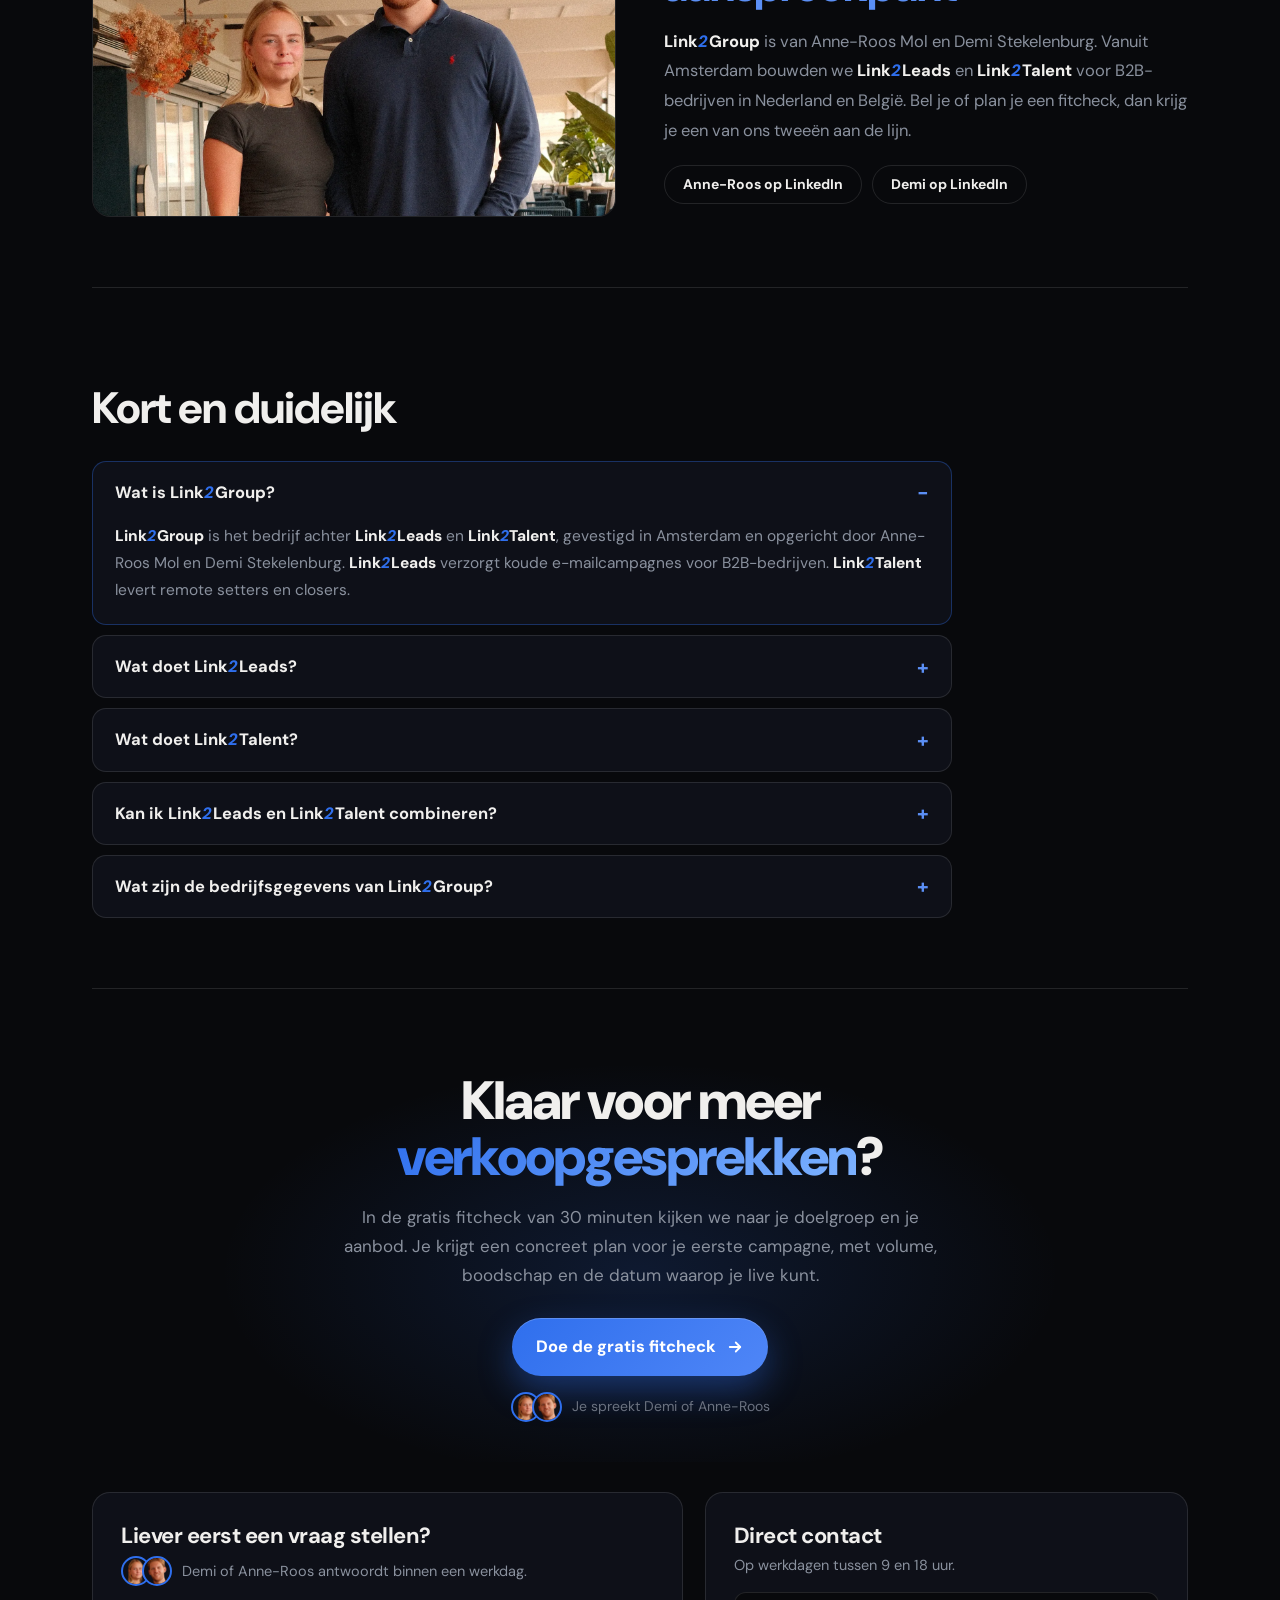
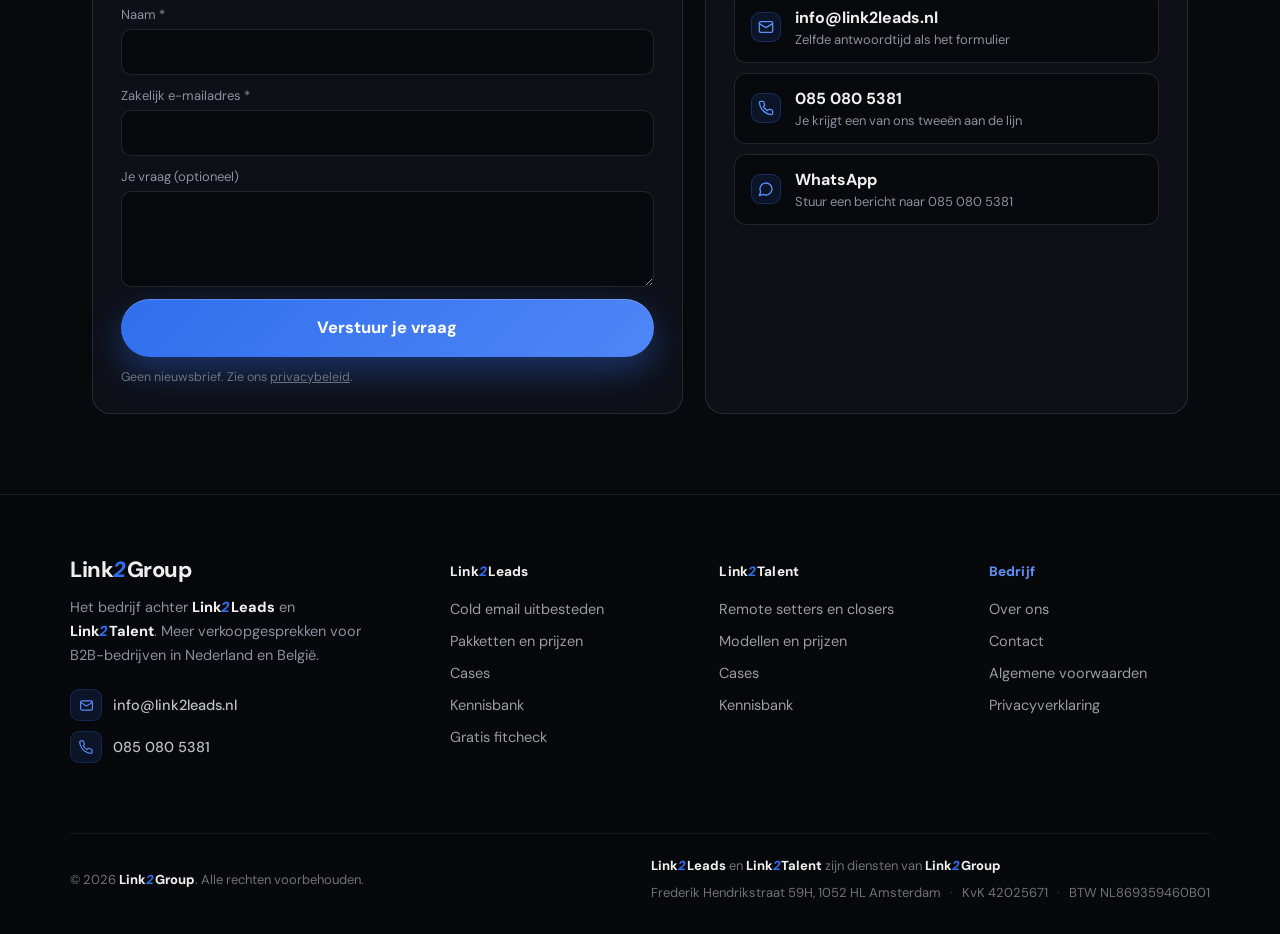
==== commit 586efc44: "Hero, knoppen en cijfers gelijk aan Link2Leads en Link2Talent; Crisp-chat weg Co-Authored-By: Claude" ====
--- a/index.html
+++ b/index.html
@@ -37,7 +37,7 @@
   <link rel="preconnect" href="https://fonts.gstatic.com" crossorigin>
   <link href="https://fonts.googleapis.com/css2?family=DM+Sans:wght@400;500;600;700;800;900&family=Caveat:wght@600&display=swap" rel="stylesheet">
   <link rel="stylesheet" href="/assets/l2-shared.css?v=1">
-  <link rel="stylesheet" href="/assets/site.css?v=16">
+  <link rel="stylesheet" href="/assets/site.css?v=17">
   <script type="application/ld+json">
 {
   "@context": "https://schema.org",
@@ -120,7 +120,7 @@
         <a class="hb-mob" href="#hero-cta"><span class="hb-faces"><img src="/assets/img/face-anne-roos.png" width="120" height="120" alt="Anne-Roos"><img src="/assets/img/face-demi.png" width="120" height="120" alt="Demi"></span><span class="hb-hi">Je spreekt ons zelf in de fitcheck</span><svg viewBox="0 0 40 46" width="26" height="30" fill="none" stroke="currentColor" stroke-width="2.6" stroke-linecap="round" stroke-linejoin="round" aria-hidden="true"><path d="M6 4c14 2 18 14 16 34"/><path d="M14 30l8 10 8-10"/></svg></a>
         <p class="lead"><span class="l2b">Link<i>2</i>Leads</span> mailt bedrijven die op je beste klant lijken, namens jou. <span class="l2b">Link<i>2</i>Talent</span> levert de setter die ze opvolgt. Jij voert alleen nog het gesprek.</p>
         <div class="cta" id="hero-cta">
-          <a class="btn" href="https://www.link2leads.nl/book?utm_source=link2group&amp;utm_medium=referral&amp;utm_campaign=hero">Plan je gratis fitcheck</a>
+          <a class="btn" href="https://www.link2leads.nl/book?utm_source=link2group&amp;utm_medium=referral&amp;utm_campaign=hero">Plan je gratis fitcheck<svg class="btn-pijl" viewBox="0 0 24 24" fill="none" stroke="currentColor" stroke-width="2.4" stroke-linecap="round" stroke-linejoin="round" aria-hidden="true"><path d="M5 12h14"/><path d="m13 6 6 6-6 6"/></svg></a>
           <small class="with-faces"><span class="faces" aria-hidden="true"><img src="/assets/img/face-anne-roos.png" width="120" height="120" alt=""><img src="/assets/img/face-demi.png" width="120" height="120" alt=""></span>30 minuten via Teams, met Demi of Anne-Roos</small>
         </div>
         <div class="stats" aria-label="Kerncijfers">
@@ -142,7 +142,7 @@
             <li><svg viewBox="0 0 24 24" aria-hidden="true"><path d="M20 6 9 17l-5-5"/></svg>Garantie op positieve reacties bij Scale en Pro</li>
           </ul>
           <div class="actions">
-            <a class="btn" href="https://www.link2leads.nl/book?utm_source=link2group&amp;utm_medium=referral&amp;utm_campaign=kaart">Doe de gratis fitcheck</a>
+            <a class="btn" href="https://www.link2leads.nl/book?utm_source=link2group&amp;utm_medium=referral&amp;utm_campaign=kaart">Doe de gratis fitcheck<svg class="btn-pijl" viewBox="0 0 24 24" fill="none" stroke="currentColor" stroke-width="2.4" stroke-linecap="round" stroke-linejoin="round" aria-hidden="true"><path d="M5 12h14"/><path d="m13 6 6 6-6 6"/></svg></a>
             <a class="more" href="https://www.link2leads.nl/">Bekijk <span class="l2b">Link<i>2</i>Leads</span> <span class="arr">→</span></a>
           </div>
         </article>
@@ -173,7 +173,7 @@
         <h2>Van eerste mail tot <span class="accent">afspraak in je agenda</span></h2>
         <p class="intro"><span class="l2b">Link<i>2</i>Leads</span> zorgt voor de positieve reacties. Een setter van <span class="l2b">Link<i>2</i>Talent</span> belt ze dezelfde dag na. Je hebt een aanspreekpunt voor allebei.</p>
         <div class="combo-cta">
-          <a class="btn" href="https://www.link2leads.nl/book?utm_source=link2group&amp;utm_medium=referral&amp;utm_campaign=combinatie">Bespreek de combinatie in de fitcheck</a>
+          <a class="btn" href="https://www.link2leads.nl/book?utm_source=link2group&amp;utm_medium=referral&amp;utm_campaign=combinatie">Bespreek de combinatie in de fitcheck<svg class="btn-pijl" viewBox="0 0 24 24" fill="none" stroke="currentColor" stroke-width="2.4" stroke-linecap="round" stroke-linejoin="round" aria-hidden="true"><path d="M5 12h14"/><path d="m13 6 6 6-6 6"/></svg></a>
           <small class="with-faces"><span class="faces" aria-hidden="true"><img src="/assets/img/face-anne-roos.png" width="120" height="120" alt=""><img src="/assets/img/face-demi.png" width="120" height="120" alt=""></span>Gratis, 30 minuten. Je krijgt een plan met volume, boodschap en startdatum.</small>
         </div>
           </div>
@@ -285,7 +285,7 @@
         <div id="stars" aria-hidden="true"></div>
         <h2>Klaar voor meer <span class="accent">verkoopgesprekken</span>?</h2>
         <p>In de gratis fitcheck van 30 minuten kijken we naar je doelgroep en je aanbod. Je krijgt een concreet plan voor je eerste campagne, met volume, boodschap en de datum waarop je live kunt.</p>
-        <a class="btn" href="https://www.link2leads.nl/book?utm_source=link2group&amp;utm_medium=referral&amp;utm_campaign=afsluiter">Doe de gratis fitcheck</a>
+        <a class="btn" href="https://www.link2leads.nl/book?utm_source=link2group&amp;utm_medium=referral&amp;utm_campaign=afsluiter">Doe de gratis fitcheck<svg class="btn-pijl" viewBox="0 0 24 24" fill="none" stroke="currentColor" stroke-width="2.4" stroke-linecap="round" stroke-linejoin="round" aria-hidden="true"><path d="M5 12h14"/><path d="m13 6 6 6-6 6"/></svg></a>
         <p class="closing-who with-faces"><span class="faces" aria-hidden="true"><img src="/assets/img/face-anne-roos.png" width="120" height="120" alt=""><img src="/assets/img/face-demi.png" width="120" height="120" alt=""></span>Je spreekt Demi of Anne-Roos</p>
       </section>
 
@@ -364,6 +364,5 @@
   <a id="l2l-fab" href="https://wa.me/31850805381?text=Hoi%20Link2Group%2C%20ik%20heb%20een%20vraag." target="_blank" rel="noopener" title="WhatsApp: 085 080 5381" aria-label="Stuur ons een WhatsApp-bericht"><svg viewBox="0 0 24 24" aria-hidden="true" focusable="false"><path d="M17.47 14.38c-.3-.15-1.76-.87-2.03-.97-.27-.1-.47-.15-.67.15-.2.3-.77.97-.95 1.17-.17.2-.35.22-.65.07-.3-.15-1.27-.47-2.42-1.49-.9-.8-1.5-1.79-1.67-2.09-.18-.3-.02-.47.13-.62.13-.13.3-.35.45-.52.15-.18.2-.3.3-.5.1-.2.05-.37-.02-.52-.08-.15-.68-1.61-.93-2.2-.24-.58-.49-.5-.67-.51h-.57c-.2 0-.52.07-.79.37-.27.3-1.04 1.01-1.04 2.45 0 1.45 1.06 2.85 1.21 3.05.15.2 2.09 3.19 5.06 4.47.71.31 1.26.49 1.69.63.71.23 1.36.2 1.87.12.57-.08 1.76-.72 2.01-1.41.25-.7.25-1.29.17-1.42-.07-.12-.27-.2-.57-.35zM12.04 21.5h-.01c-1.75 0-3.47-.47-4.98-1.36l-.36-.21-3.7.97.99-3.62-.23-.37a9.4 9.4 0 0 1-1.44-5.02c0-5.2 4.24-9.43 9.45-9.43 2.52 0 4.89.98 6.67 2.76a9.37 9.37 0 0 1 2.77 6.68c0 5.2-4.24 9.42-9.43 9.42zM20.5 3.49A11.8 11.8 0 0 0 12.04 0C5.49 0 .16 5.33.16 11.88c0 2.09.55 4.13 1.59 5.93L0 24l6.34-1.66a11.83 11.83 0 0 0 5.69 1.45h.01c6.55 0 11.88-5.33 11.88-11.88 0-3.17-1.24-6.16-3.42-8.42z"/></svg></a>
   <script src="/assets/site.js?v=4" defer></script>
   <script src="/assets/contact.js" defer></script>
-  <script src="/assets/chat.js" defer></script>
 </body>
 </html>
--- a/assets/site.css
+++ b/assets/site.css
@@ -358,3 +358,35 @@
   .hero.has-photo .cta .with-faces .faces{display:none}
 }
 @media(prefers-reduced-motion:reduce){.hb-mob svg{animation:none}}
+
+/* Gelijk aan link2leads.nl en link2talent.nl (Demi 07-11-2026): kop, tekst, knoppen en cijfers */
+.hero h1{font-weight:900;letter-spacing:-.035em;line-height:1.02}
+.hero h1 .accent,.closing h2 .accent{background:linear-gradient(135deg,#2F6FED,#7EB3FF);-webkit-background-clip:text;background-clip:text;color:transparent;-webkit-text-fill-color:transparent}
+.hero .lead{font-size:18.5px;line-height:1.6;letter-spacing:-.1px;color:rgba(240,239,237,.68)}
+.hero .lead .l2b{color:#fff}
+.hero .cta small{display:none}
+.btn:not(.btn-ghost):not(.btn-sm){min-height:58px;padding:0 24px;font-size:16.5px;font-weight:800;border-radius:999px;background:linear-gradient(135deg,#2F6FED,#4F86F7);box-shadow:0 14px 34px rgba(47,111,237,.38),inset 0 1px 0 rgba(255,255,255,.2);gap:10px}
+.btn:not(.btn-ghost):not(.btn-sm):hover{background:linear-gradient(135deg,#3b78ef,#5b8ff5)}
+.btn .btn-pijl{width:18px;height:18px;flex-shrink:0;transition:transform .2s}
+.btn:hover .btn-pijl{transform:translateX(3px)}
+.section h2{font-weight:800;letter-spacing:-1px}
+.closing h2{font-weight:900;letter-spacing:-.035em}
+/* cijfers: losse kolommen met scheidingslijn, geen kaartjes */
+.hero .stats{display:grid;grid-template-columns:repeat(3,auto);gap:0;margin-top:34px;padding-top:20px;border-top:1px solid rgba(255,255,255,.08);width:fit-content}
+.hero .stat,.hero .stat:hover{background:none;border:0;border-left:1px solid rgba(255,255,255,.08);border-radius:0;padding:0 26px;transform:none;gap:12px}
+.hero .stat:first-child{border-left:0;padding-left:0}
+.hero .stat .sbody b{font-size:19px;font-weight:800;letter-spacing:-.3px;color:#fff}
+.hero .stat .sbody > span{font-size:12.5px;color:rgba(255,255,255,.5)}
+.hero .stat .g,.hero .stat .ic{width:34px;height:34px;border-radius:50%;flex:none}
+.hero .stat .ic{background:rgba(47,111,237,.16);color:#7EB3FF;box-shadow:inset 0 0 0 1px rgba(126,179,255,.25);border:0}
+@media(max-width:980px){.hero .stats{margin-left:auto;margin-right:auto}}
+@media(max-width:560px){
+  .hero .stats{grid-template-columns:repeat(3,minmax(0,1fr));width:100%;padding-top:18px}
+  .hero .stat,.hero .stat:first-child{flex-direction:column;align-items:center;text-align:center;padding:0 6px;gap:6px}
+  .hero .stat:first-child{border-left:0}
+  .hero .stat .g,.hero .stat .ic{display:inline-flex!important;width:28px;height:28px}
+  .hero .stat .sbody{align-items:center}
+  .hero .stat .sbody b{font-size:16px}
+  .hero .stat .sbody > span{font-size:11.5px}
+  .btn:not(.btn-ghost):not(.btn-sm){min-height:54px;font-size:16px}
+}
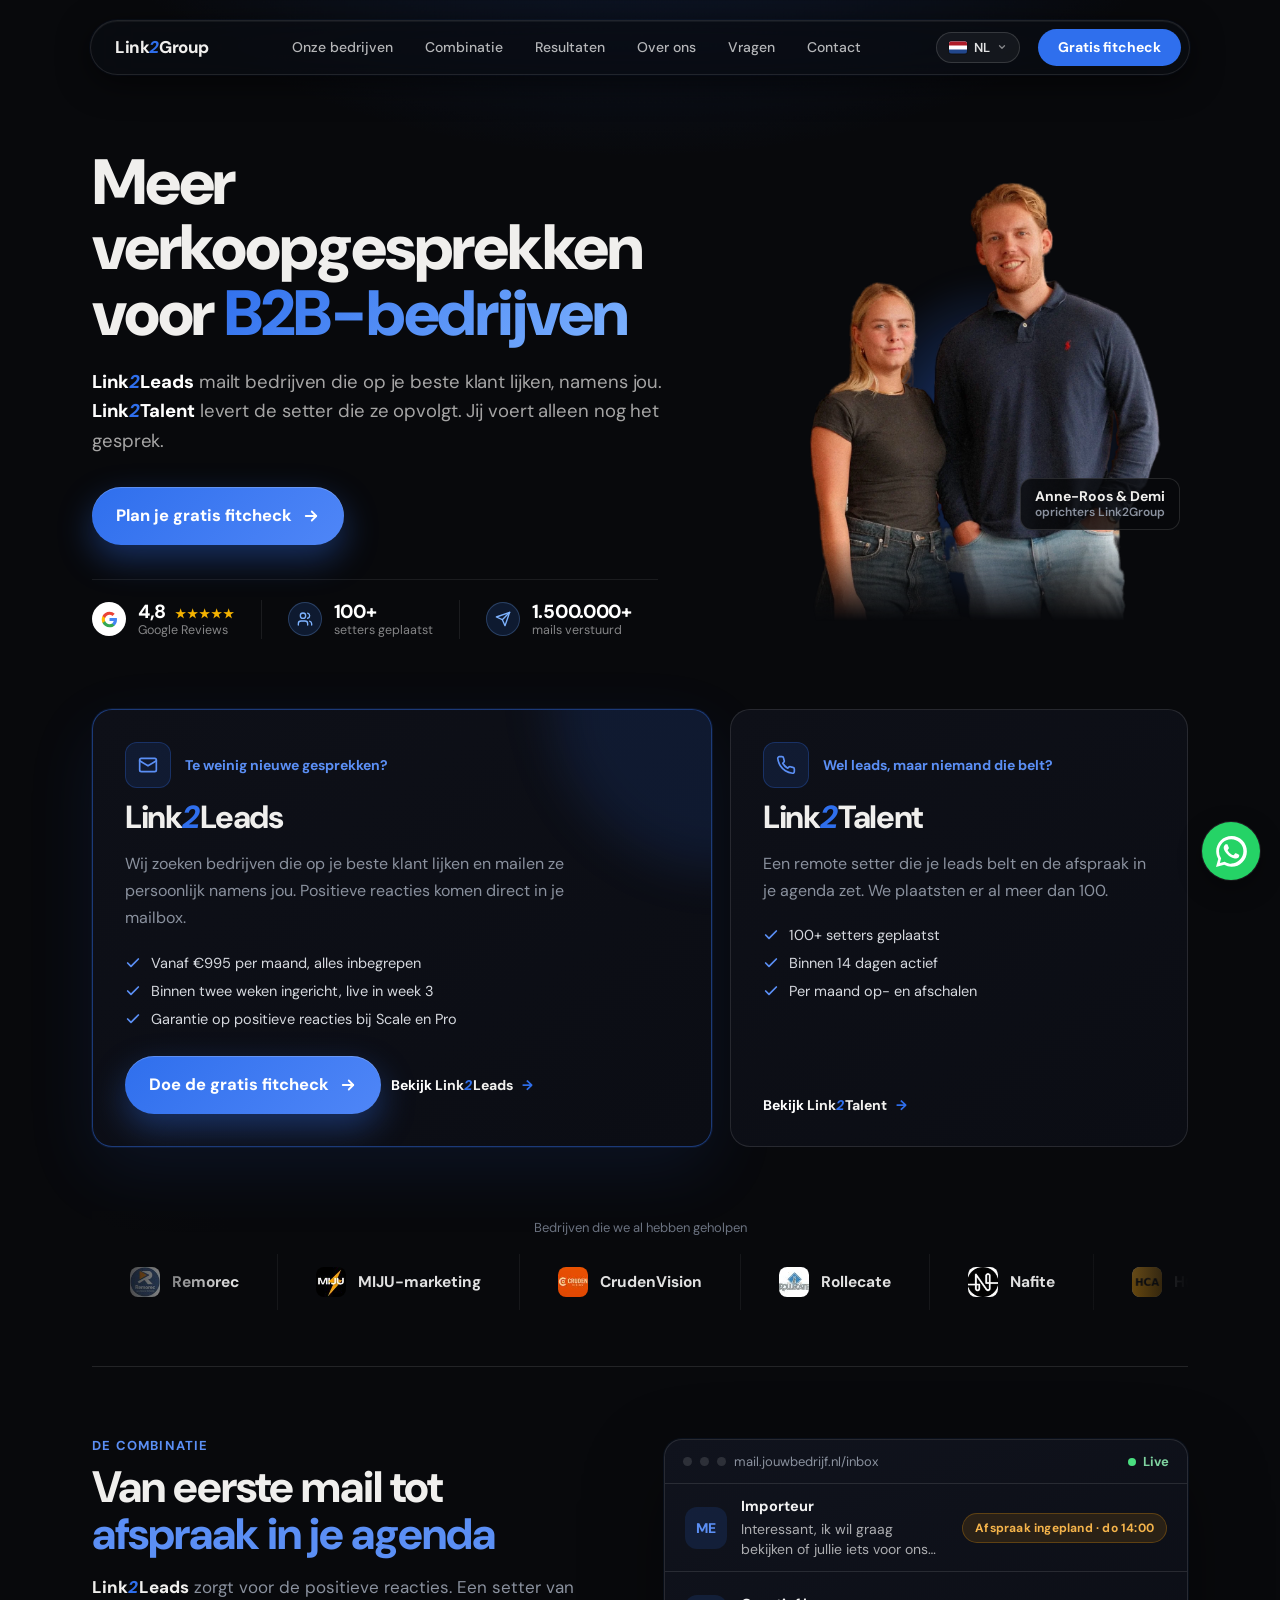
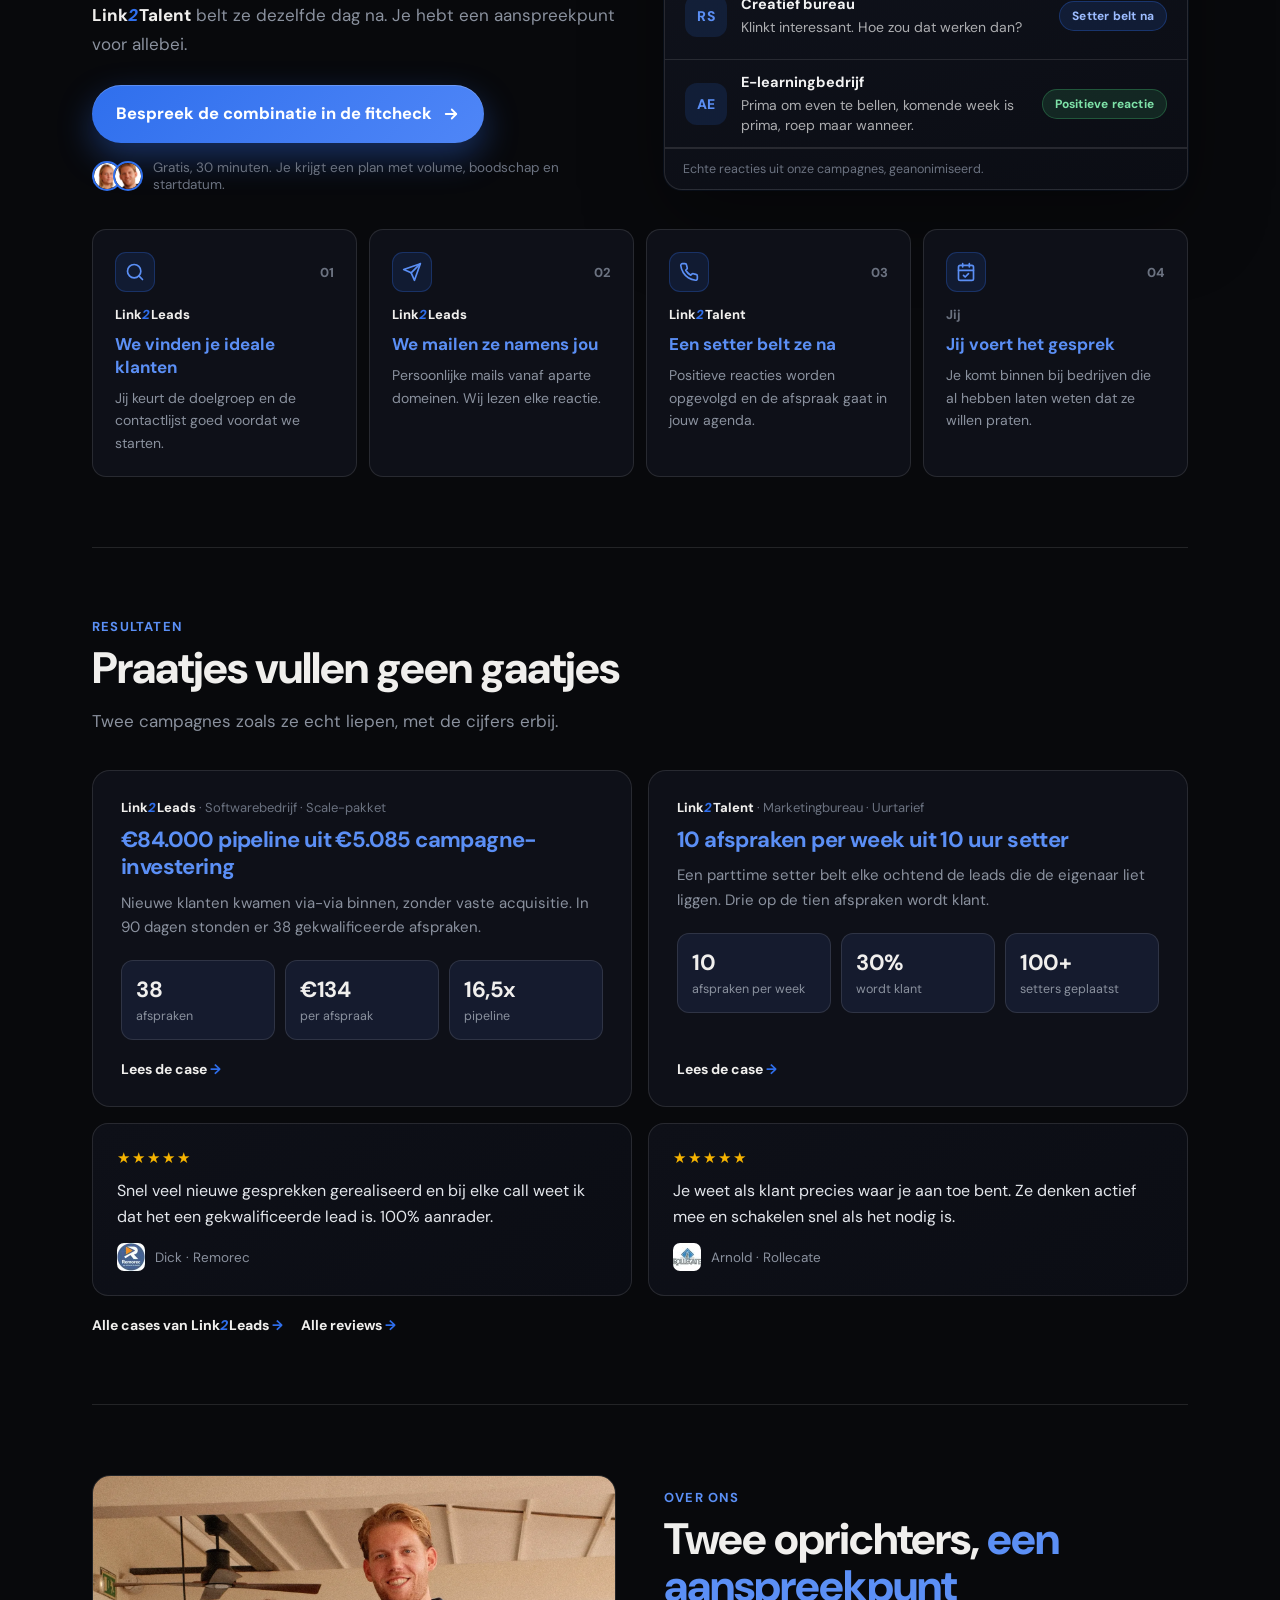
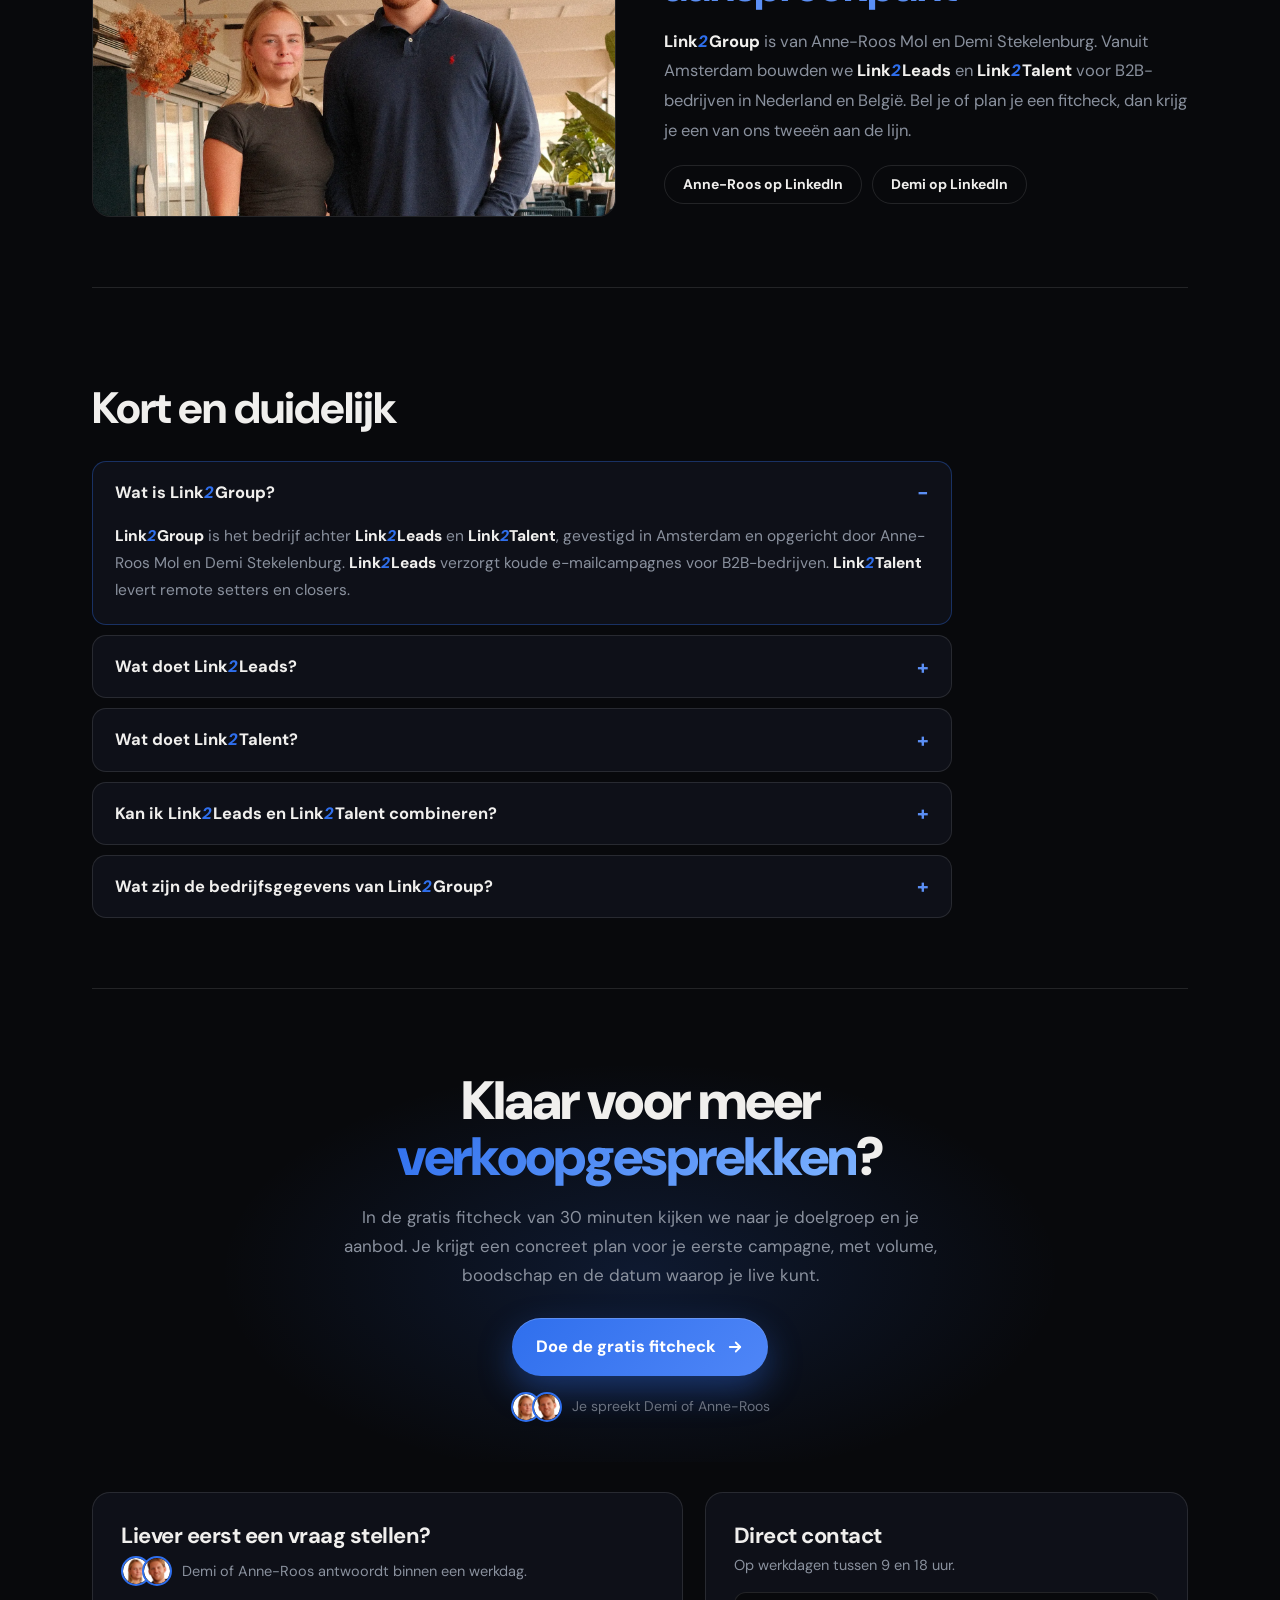
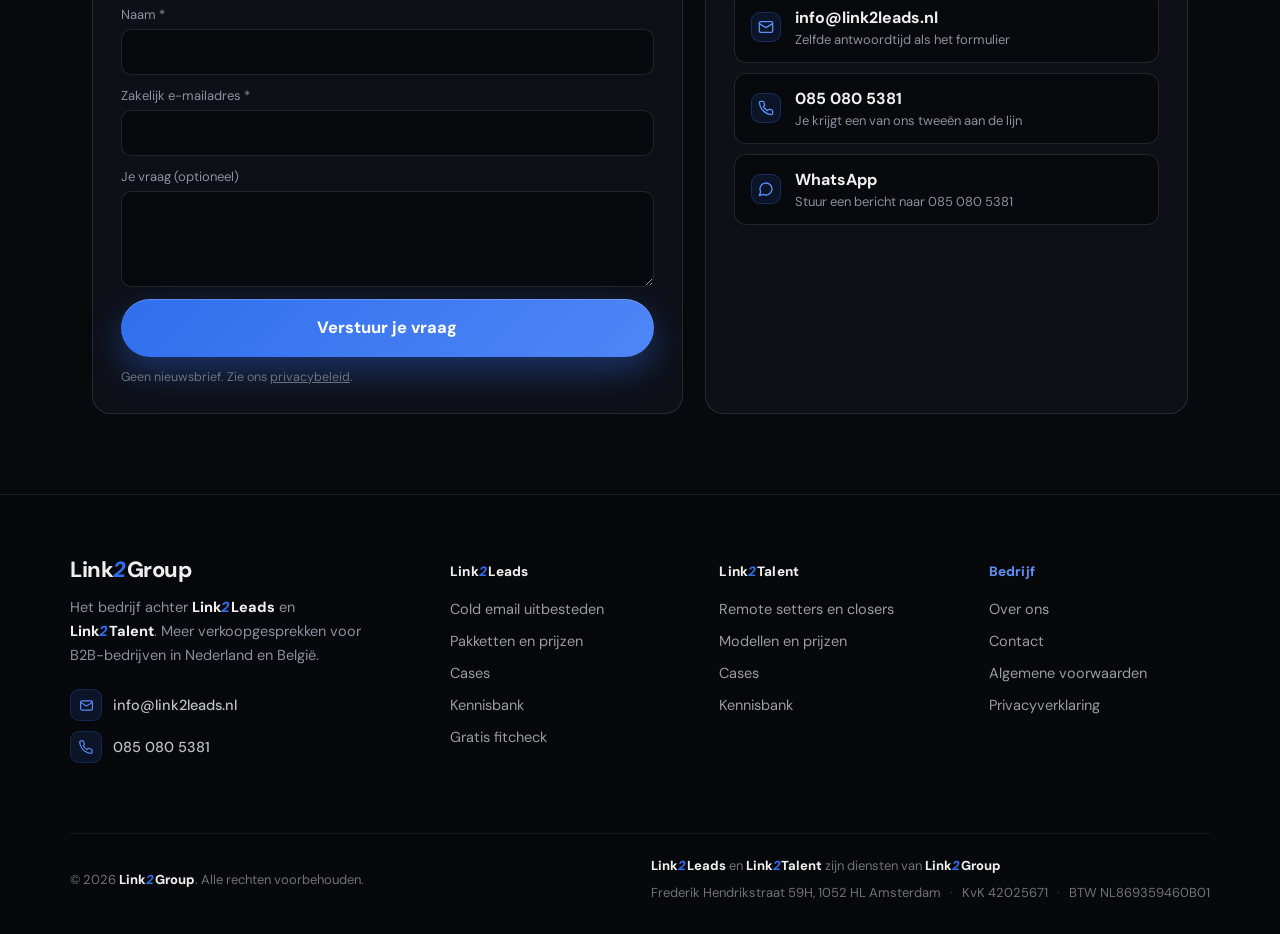
==== commit c8b2223e: "Ronde gezichtsfoto's met witte achtergrond Co-Authored-By: Claude Opus 5.5 <noreply@anthropic.com> C" ====
--- a/index.html
+++ b/index.html
@@ -117,11 +117,11 @@
     <main>
       <section class="hero has-photo"><div class="hero-text">
         <h1>Meer verkoopgesprekken voor <span class="accent">B2B-bedrijven</span></h1>
-        <a class="hb-mob" href="#hero-cta"><span class="hb-faces"><img src="/assets/img/face-anne-roos.png" width="120" height="120" alt="Anne-Roos"><img src="/assets/img/face-demi.png" width="120" height="120" alt="Demi"></span><span class="hb-hi">Je spreekt ons zelf in de fitcheck</span><svg viewBox="0 0 40 46" width="26" height="30" fill="none" stroke="currentColor" stroke-width="2.6" stroke-linecap="round" stroke-linejoin="round" aria-hidden="true"><path d="M6 4c14 2 18 14 16 34"/><path d="M14 30l8 10 8-10"/></svg></a>
+        <a class="hb-mob" href="#hero-cta"><span class="hb-faces"><img src="/assets/img/face-anne-roos.png?v=3" width="120" height="120" alt="Anne-Roos"><img src="/assets/img/face-demi.png?v=3" width="120" height="120" alt="Demi"></span><span class="hb-hi">Je spreekt ons zelf in de fitcheck</span><svg viewBox="0 0 40 46" width="26" height="30" fill="none" stroke="currentColor" stroke-width="2.6" stroke-linecap="round" stroke-linejoin="round" aria-hidden="true"><path d="M6 4c14 2 18 14 16 34"/><path d="M14 30l8 10 8-10"/></svg></a>
         <p class="lead"><span class="l2b">Link<i>2</i>Leads</span> mailt bedrijven die op je beste klant lijken, namens jou. <span class="l2b">Link<i>2</i>Talent</span> levert de setter die ze opvolgt. Jij voert alleen nog het gesprek.</p>
         <div class="cta" id="hero-cta">
           <a class="btn" href="https://www.link2leads.nl/book?utm_source=link2group&amp;utm_medium=referral&amp;utm_campaign=hero">Plan je gratis fitcheck<svg class="btn-pijl" viewBox="0 0 24 24" fill="none" stroke="currentColor" stroke-width="2.4" stroke-linecap="round" stroke-linejoin="round" aria-hidden="true"><path d="M5 12h14"/><path d="m13 6 6 6-6 6"/></svg></a>
-          <small class="with-faces"><span class="faces" aria-hidden="true"><img src="/assets/img/face-anne-roos.png" width="120" height="120" alt=""><img src="/assets/img/face-demi.png" width="120" height="120" alt=""></span>30 minuten via Teams, met Demi of Anne-Roos</small>
+          <small class="with-faces"><span class="faces" aria-hidden="true"><img src="/assets/img/face-anne-roos.png?v=3" width="120" height="120" alt=""><img src="/assets/img/face-demi.png?v=3" width="120" height="120" alt=""></span>30 minuten via Teams, met Demi of Anne-Roos</small>
         </div>
         <div class="stats" aria-label="Kerncijfers">
           <a class="stat" href="#resultaten"><span class="g" aria-hidden="true"><svg viewBox="0 0 24 24"><path d="M22.56 12.25c0-.78-.07-1.53-.2-2.25H12v4.26h5.92c-.26 1.37-1.04 2.53-2.21 3.31v2.77h3.57c2.08-1.92 3.28-4.74 3.28-8.09z" fill="#4285F4"/><path d="M12 23c2.97 0 5.46-.98 7.28-2.66l-3.57-2.77c-.98.66-2.23 1.06-3.71 1.06-2.86 0-5.29-1.93-6.16-4.53H2.18v2.84C3.99 20.53 7.7 23 12 23z" fill="#34A853"/><path d="M5.84 14.09c-.22-.66-.35-1.36-.35-2.09s.13-1.43.35-2.09V7.07H2.18C1.43 8.55 1 10.22 1 12s.43 3.45 1.18 4.93l2.85-2.22.81-.62z" fill="#FBBC05"/><path d="M12 5.38c1.62 0 3.06.56 4.21 1.64l3.15-3.15C17.45 2.09 14.97 1 12 1 7.7 1 3.99 3.47 2.18 7.07l3.66 2.84c.87-2.6 3.3-4.53 6.16-4.53z" fill="#EA4335"/></svg></span><span class="sbody"><b><span data-count="4.8" data-dec="1">4,8</span> <span class="stars" aria-hidden="true">★★★★★</span></b><span>Google Reviews</span></span></a>
@@ -174,7 +174,7 @@
         <p class="intro"><span class="l2b">Link<i>2</i>Leads</span> zorgt voor de positieve reacties. Een setter van <span class="l2b">Link<i>2</i>Talent</span> belt ze dezelfde dag na. Je hebt een aanspreekpunt voor allebei.</p>
         <div class="combo-cta">
           <a class="btn" href="https://www.link2leads.nl/book?utm_source=link2group&amp;utm_medium=referral&amp;utm_campaign=combinatie">Bespreek de combinatie in de fitcheck<svg class="btn-pijl" viewBox="0 0 24 24" fill="none" stroke="currentColor" stroke-width="2.4" stroke-linecap="round" stroke-linejoin="round" aria-hidden="true"><path d="M5 12h14"/><path d="m13 6 6 6-6 6"/></svg></a>
-          <small class="with-faces"><span class="faces" aria-hidden="true"><img src="/assets/img/face-anne-roos.png" width="120" height="120" alt=""><img src="/assets/img/face-demi.png" width="120" height="120" alt=""></span>Gratis, 30 minuten. Je krijgt een plan met volume, boodschap en startdatum.</small>
+          <small class="with-faces"><span class="faces" aria-hidden="true"><img src="/assets/img/face-anne-roos.png?v=3" width="120" height="120" alt=""><img src="/assets/img/face-demi.png?v=3" width="120" height="120" alt=""></span>Gratis, 30 minuten. Je krijgt een plan met volume, boodschap en startdatum.</small>
         </div>
           </div>
           <div class="live" role="img" aria-label="Voorbeeld van binnenkomende reacties">
@@ -286,13 +286,13 @@
         <h2>Klaar voor meer <span class="accent">verkoopgesprekken</span>?</h2>
         <p>In de gratis fitcheck van 30 minuten kijken we naar je doelgroep en je aanbod. Je krijgt een concreet plan voor je eerste campagne, met volume, boodschap en de datum waarop je live kunt.</p>
         <a class="btn" href="https://www.link2leads.nl/book?utm_source=link2group&amp;utm_medium=referral&amp;utm_campaign=afsluiter">Doe de gratis fitcheck<svg class="btn-pijl" viewBox="0 0 24 24" fill="none" stroke="currentColor" stroke-width="2.4" stroke-linecap="round" stroke-linejoin="round" aria-hidden="true"><path d="M5 12h14"/><path d="m13 6 6 6-6 6"/></svg></a>
-        <p class="closing-who with-faces"><span class="faces" aria-hidden="true"><img src="/assets/img/face-anne-roos.png" width="120" height="120" alt=""><img src="/assets/img/face-demi.png" width="120" height="120" alt=""></span>Je spreekt Demi of Anne-Roos</p>
+        <p class="closing-who with-faces"><span class="faces" aria-hidden="true"><img src="/assets/img/face-anne-roos.png?v=3" width="120" height="120" alt=""><img src="/assets/img/face-demi.png?v=3" width="120" height="120" alt=""></span>Je spreekt Demi of Anne-Roos</p>
       </section>
 
       <section class="contact" id="contact" aria-label="Contact">
         <div class="panel">
           <h3>Liever eerst een vraag stellen?</h3>
-          <p class="sub with-faces"><span class="faces" aria-hidden="true"><img src="/assets/img/face-anne-roos.png" width="120" height="120" alt=""><img src="/assets/img/face-demi.png" width="120" height="120" alt=""></span>Demi of Anne-Roos antwoordt binnen een werkdag.</p>
+          <p class="sub with-faces"><span class="faces" aria-hidden="true"><img src="/assets/img/face-anne-roos.png?v=3" width="120" height="120" alt=""><img src="/assets/img/face-demi.png?v=3" width="120" height="120" alt=""></span>Demi of Anne-Roos antwoordt binnen een werkdag.</p>
           <form class="form" id="contactForm" novalidate>
             <label>Naam *<input type="text" name="name" autocomplete="name" required maxlength="120"></label>
             <label>Zakelijk e-mailadres *<input type="email" name="email" autocomplete="email" required maxlength="160"></label>
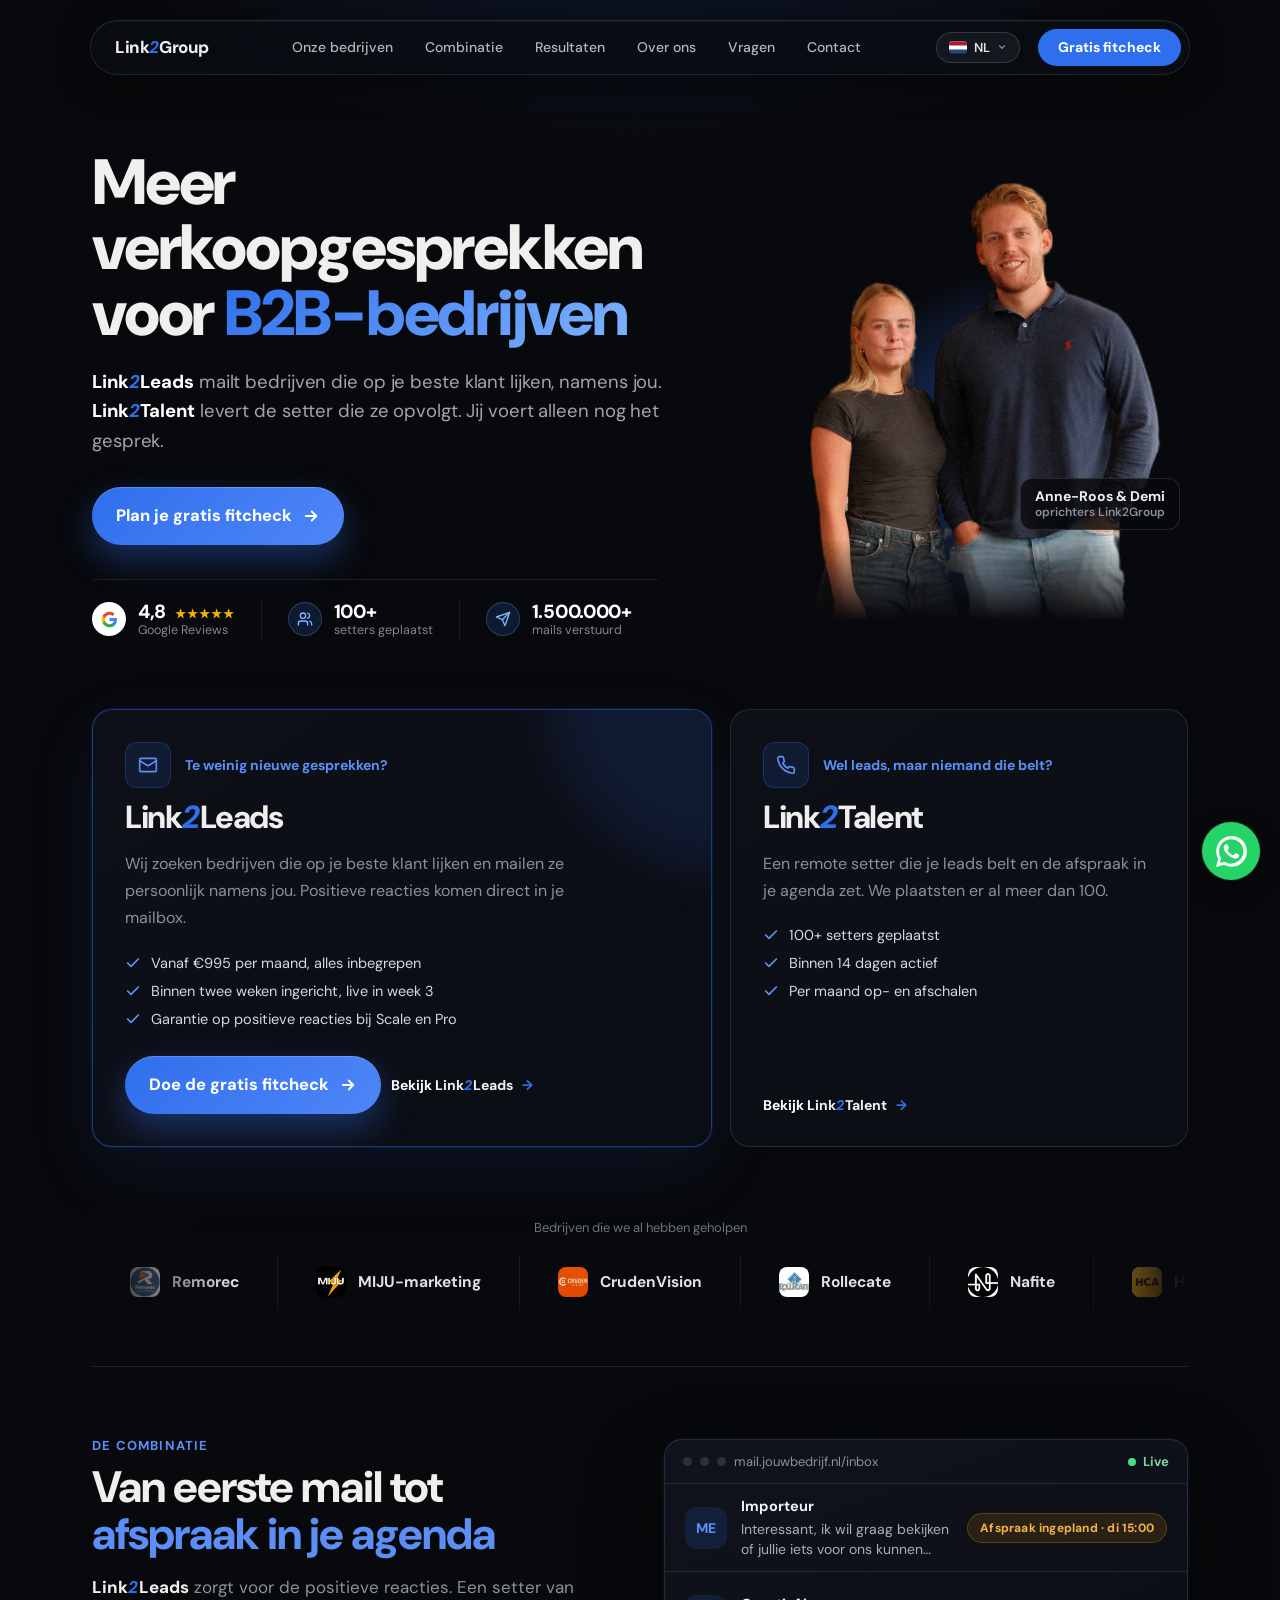
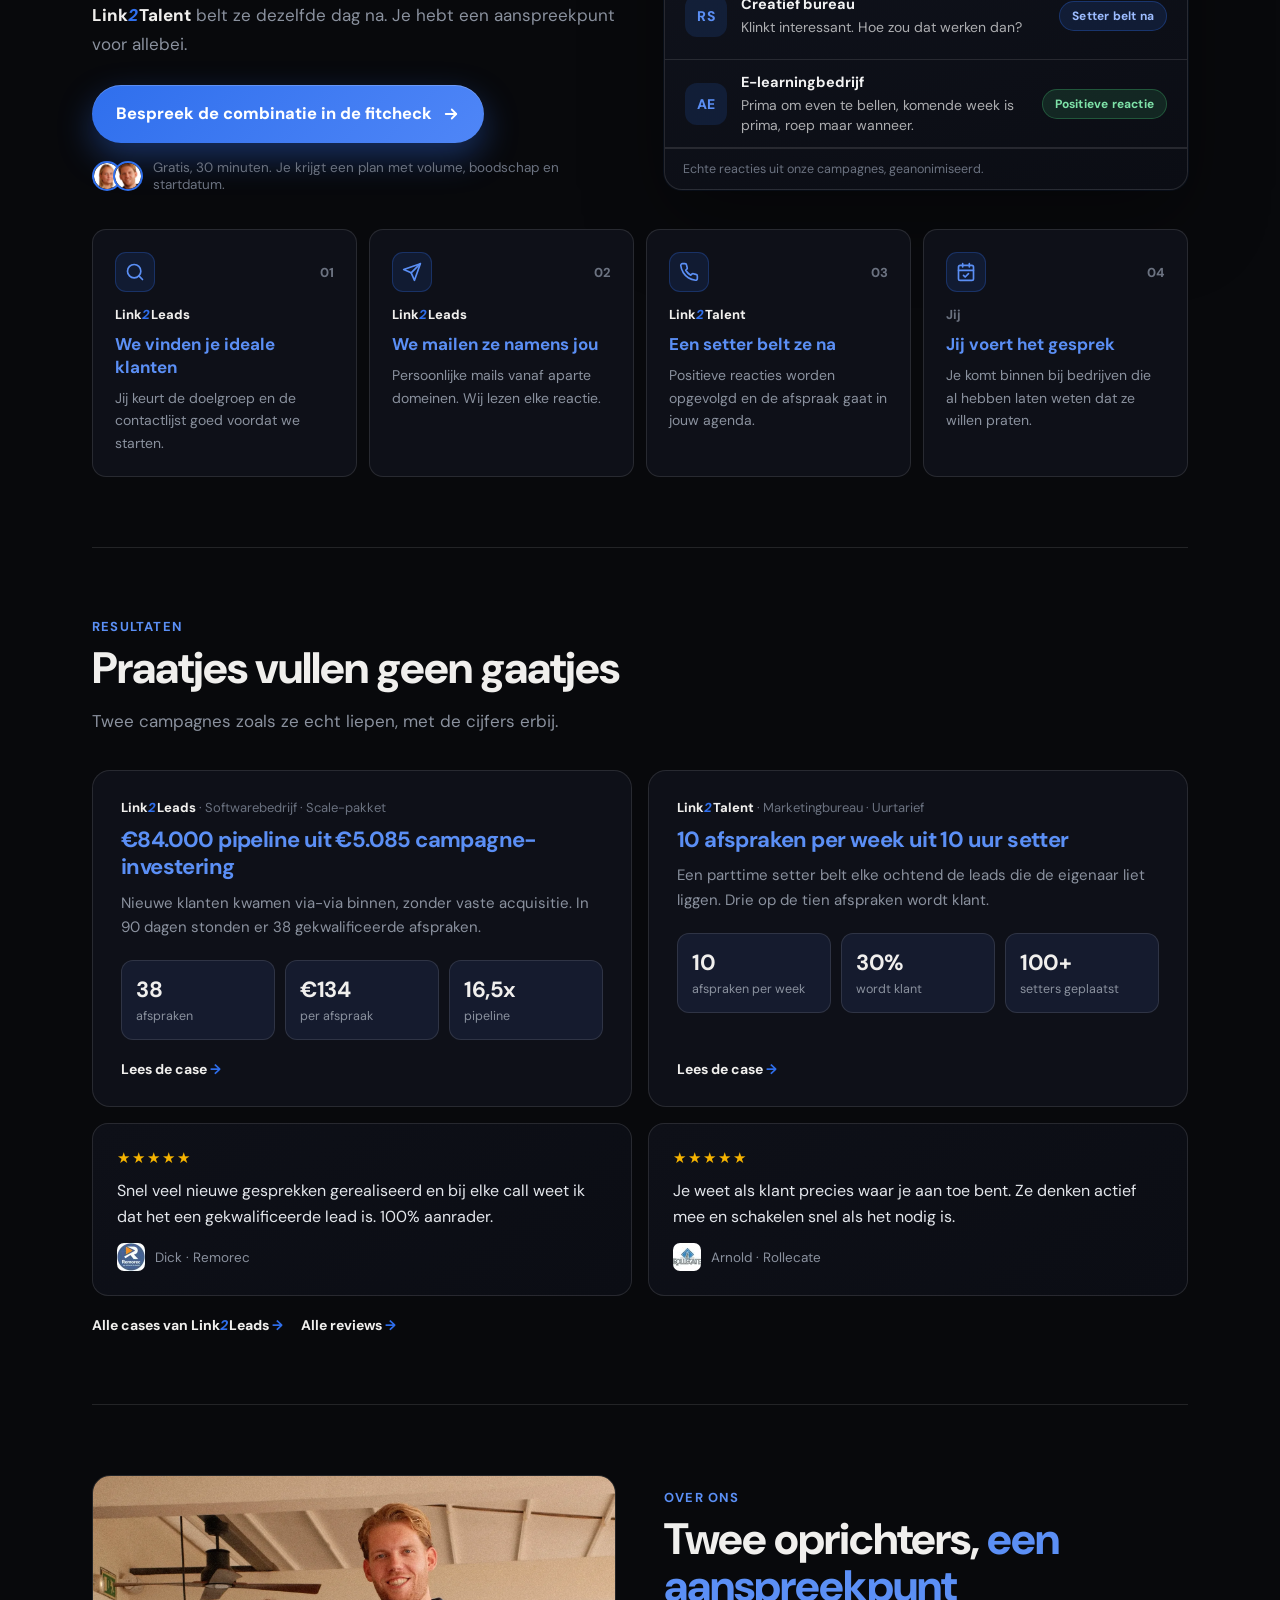
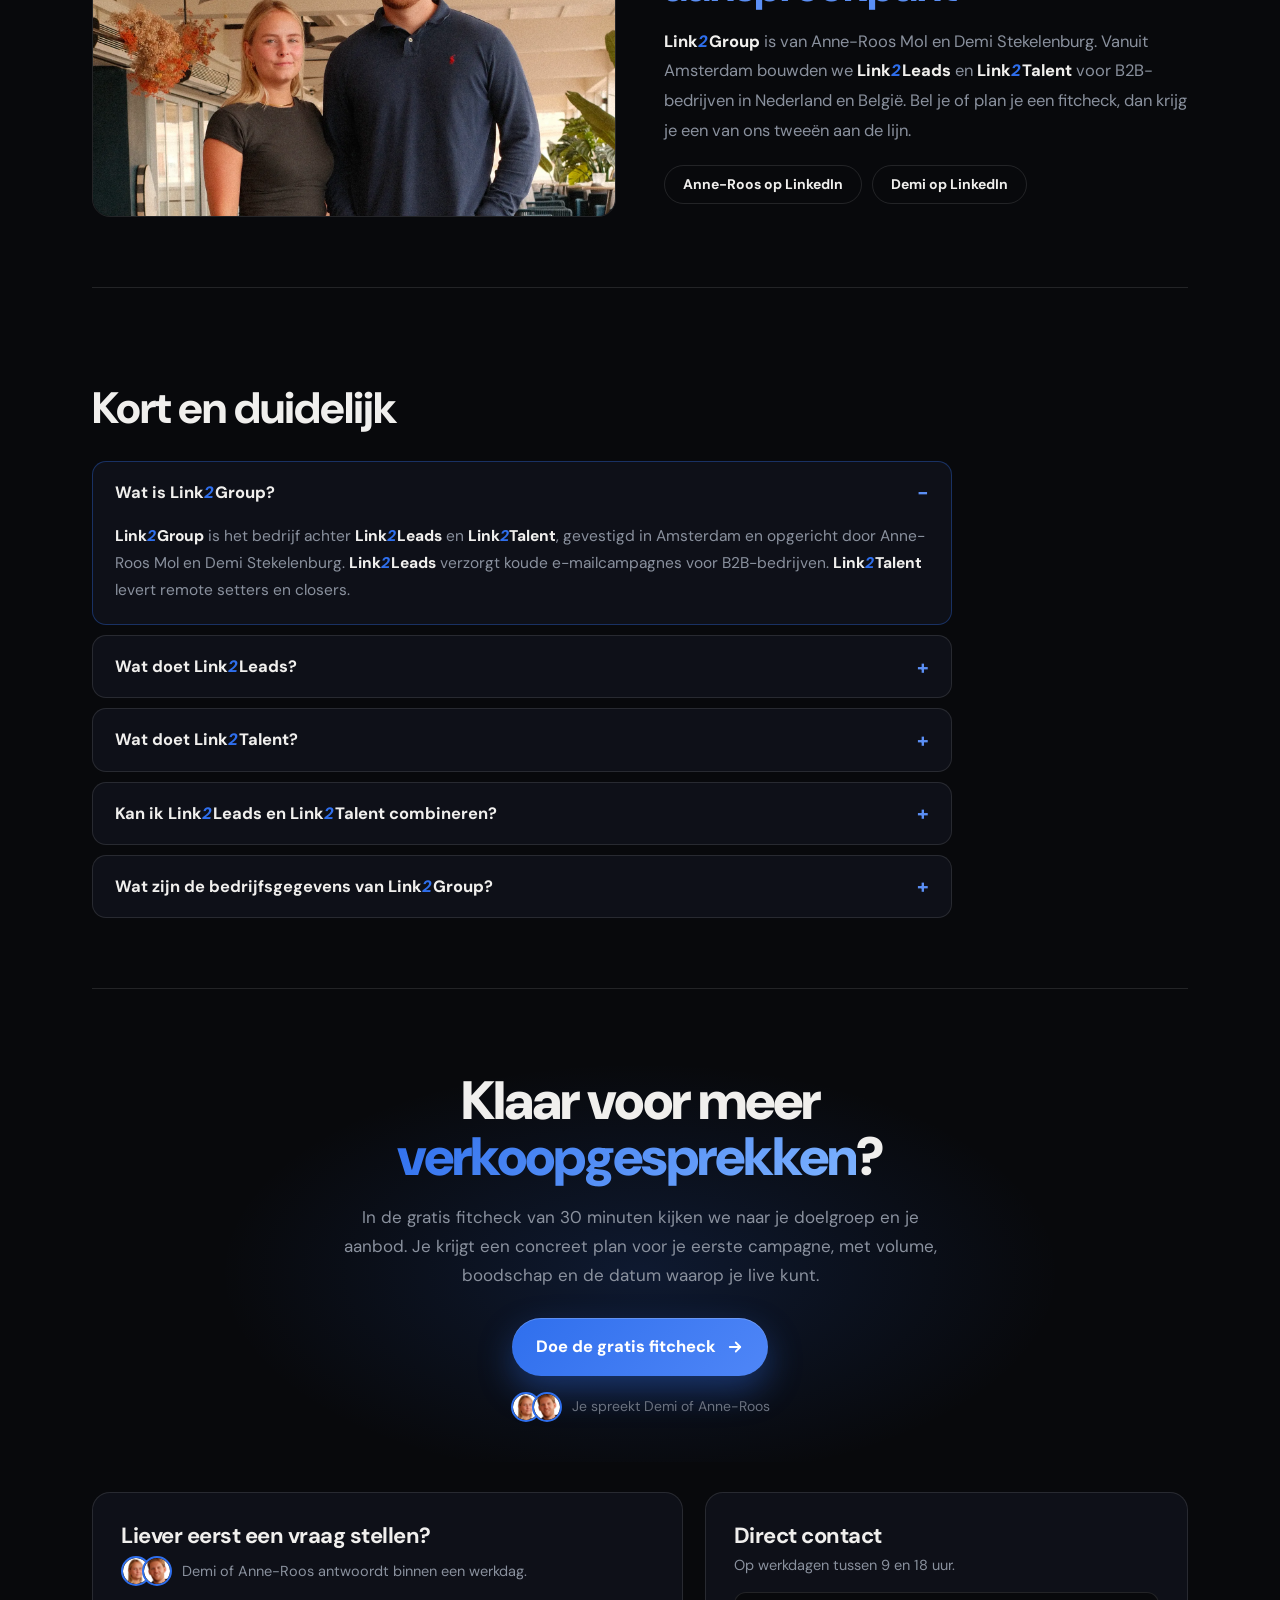
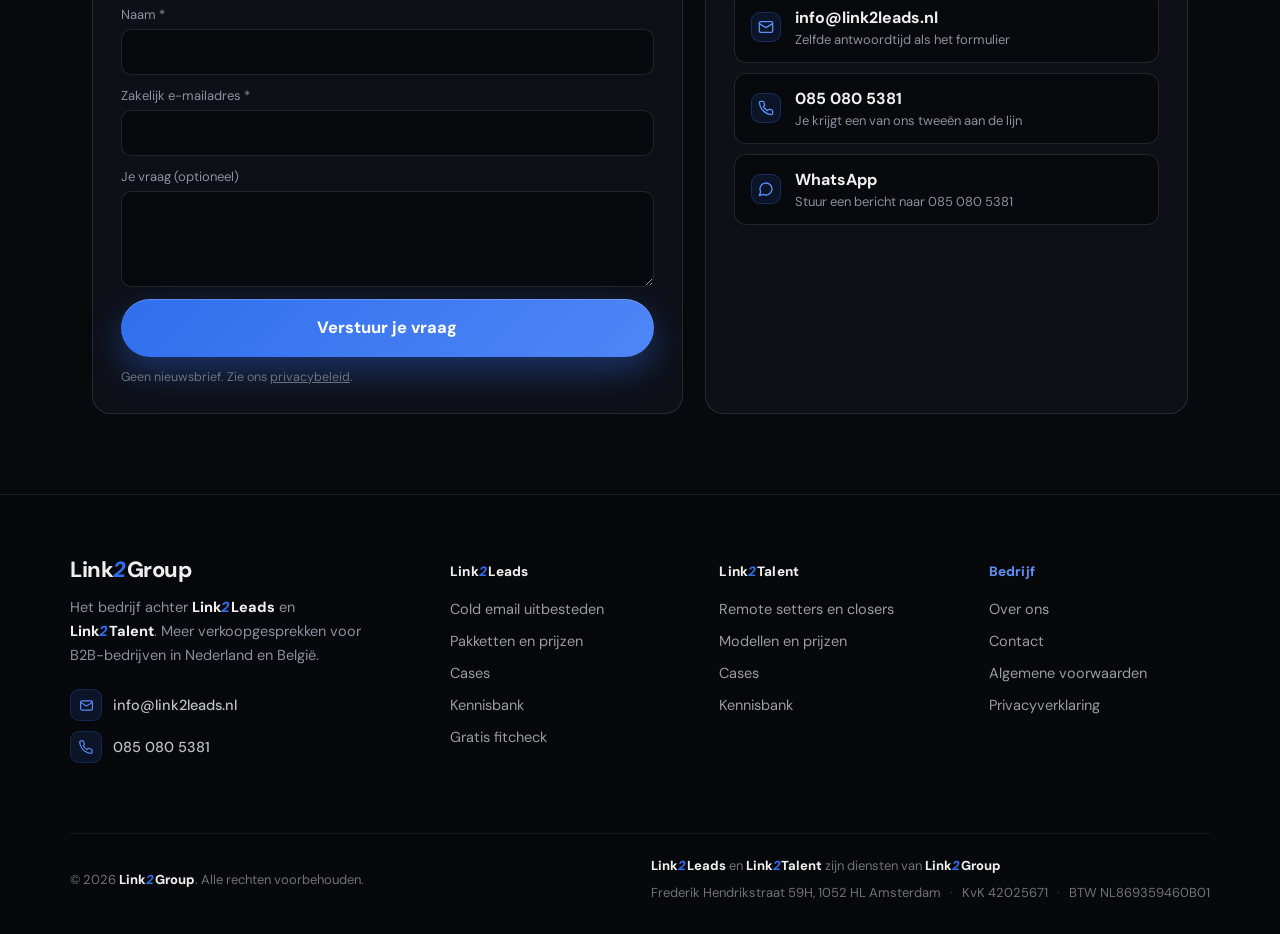
==== commit 1faabe66: "Hero: kop en foto naast elkaar op elke breedte (zoals L2L en L2T) Co-Authored-By: Claude Opus 5.5 <n" ====
--- a/index.html
+++ b/index.html
@@ -37,7 +37,7 @@
   <link rel="preconnect" href="https://fonts.gstatic.com" crossorigin>
   <link href="https://fonts.googleapis.com/css2?family=DM+Sans:wght@400;500;600;700;800;900&family=Caveat:wght@600&display=swap" rel="stylesheet">
   <link rel="stylesheet" href="/assets/l2-shared.css?v=1">
-  <link rel="stylesheet" href="/assets/site.css?v=17">
+  <link rel="stylesheet" href="/assets/site.css?v=18">
   <script type="application/ld+json">
 {
   "@context": "https://schema.org",
--- a/assets/site.css
+++ b/assets/site.css
@@ -317,7 +317,7 @@
 
 /* Hero met foto van de oprichters (desktop) */
 .hero-photo{display:none}
-@media(min-width:981px){
+@media(min-width:0px){
   .hero.has-photo{display:grid;grid-template-columns:minmax(0,1.25fr) minmax(0,.75fr);gap:40px;align-items:center;text-align:left}
   .hero.has-photo h1{margin:0;font-size:clamp(40px,5vw,66px)}
   .hero.has-photo .lead{margin:22px 0 0}
@@ -338,7 +338,7 @@
 .faces img+img{margin-left:-9px}
 .closing .closing-who{display:flex;justify-content:center;margin:16px auto 0;font-size:14px;color:var(--dim)}
 .contact .sub.with-faces{display:flex}
-@media(min-width:981px){.hero.has-photo .cta .with-faces .faces{display:none}}
+.hero.has-photo .cta .with-faces .faces{display:none}
 @media(max-width:560px){
   .hero h1{font-size:clamp(34px,10vw,44px);letter-spacing:-1.4px}
   .hero .cta small.with-faces{font-size:13px}
@@ -347,7 +347,7 @@
 /* Mobiel en tablet: hoofdjes met handgeschreven regel onder de kop (zoals L2L en L2T) */
 .hb-mob{display:none}
 @keyframes hbBob{0%,100%{transform:translateY(0)}50%{transform:translateY(7px)}}
-@media(max-width:980px){
+@media(max-width:0px){
   .hero-photo{display:none!important}
   .hb-mob{display:flex;align-items:center;justify-content:center;gap:8px;width:100%;margin:16px auto 0;color:#7EB3FF;text-decoration:none;font-family:'Caveat',cursive;font-size:min(22px,calc((100vw - 120px) / 13));line-height:1.05}
   .hb-faces{display:flex;flex-shrink:0}
@@ -390,3 +390,18 @@
   .hero .stat .sbody > span{font-size:11.5px}
   .btn:not(.btn-ghost):not(.btn-sm){min-height:54px;font-size:16px}
 }
+
+/* Kop en foto altijd naast elkaar, ook op halfscreen en mobiel (zoals L2L en L2T, 25-11-2026) */
+@media(max-width:980px){
+  .hero.has-photo{grid-template-columns:minmax(0,1.3fr) minmax(0,.7fr);gap:12px}
+  .hero.has-photo h1{font-size:clamp(23px,6.3vw,52px)!important;letter-spacing:-.03em}
+  .hero.has-photo .lead{font-size:clamp(13px,3.5vw,17px);line-height:1.5;margin-top:12px}
+  .hero.has-photo .cta{margin-top:18px}
+  .hero.has-photo .cta .btn{font-size:clamp(13px,3.5vw,16px);padding:clamp(10px,2.6vw,16px) clamp(14px,4vw,28px);white-space:nowrap}
+  .hero.has-photo .cta small.with-faces{display:none}
+  .hero.has-photo .stats{grid-column:1 / -1;margin-left:auto;margin-right:auto}
+  .hero-photo img{max-width:100%}
+  .hero-name{right:0;padding:clamp(4px,1.2vw,9px) clamp(6px,1.8vw,14px);font-size:clamp(9.5px,2.6vw,14px)}
+  .hero-name small{font-size:clamp(8.5px,2.3vw,12px)}
+}
+@media(max-width:560px){.hero-name{display:none}}
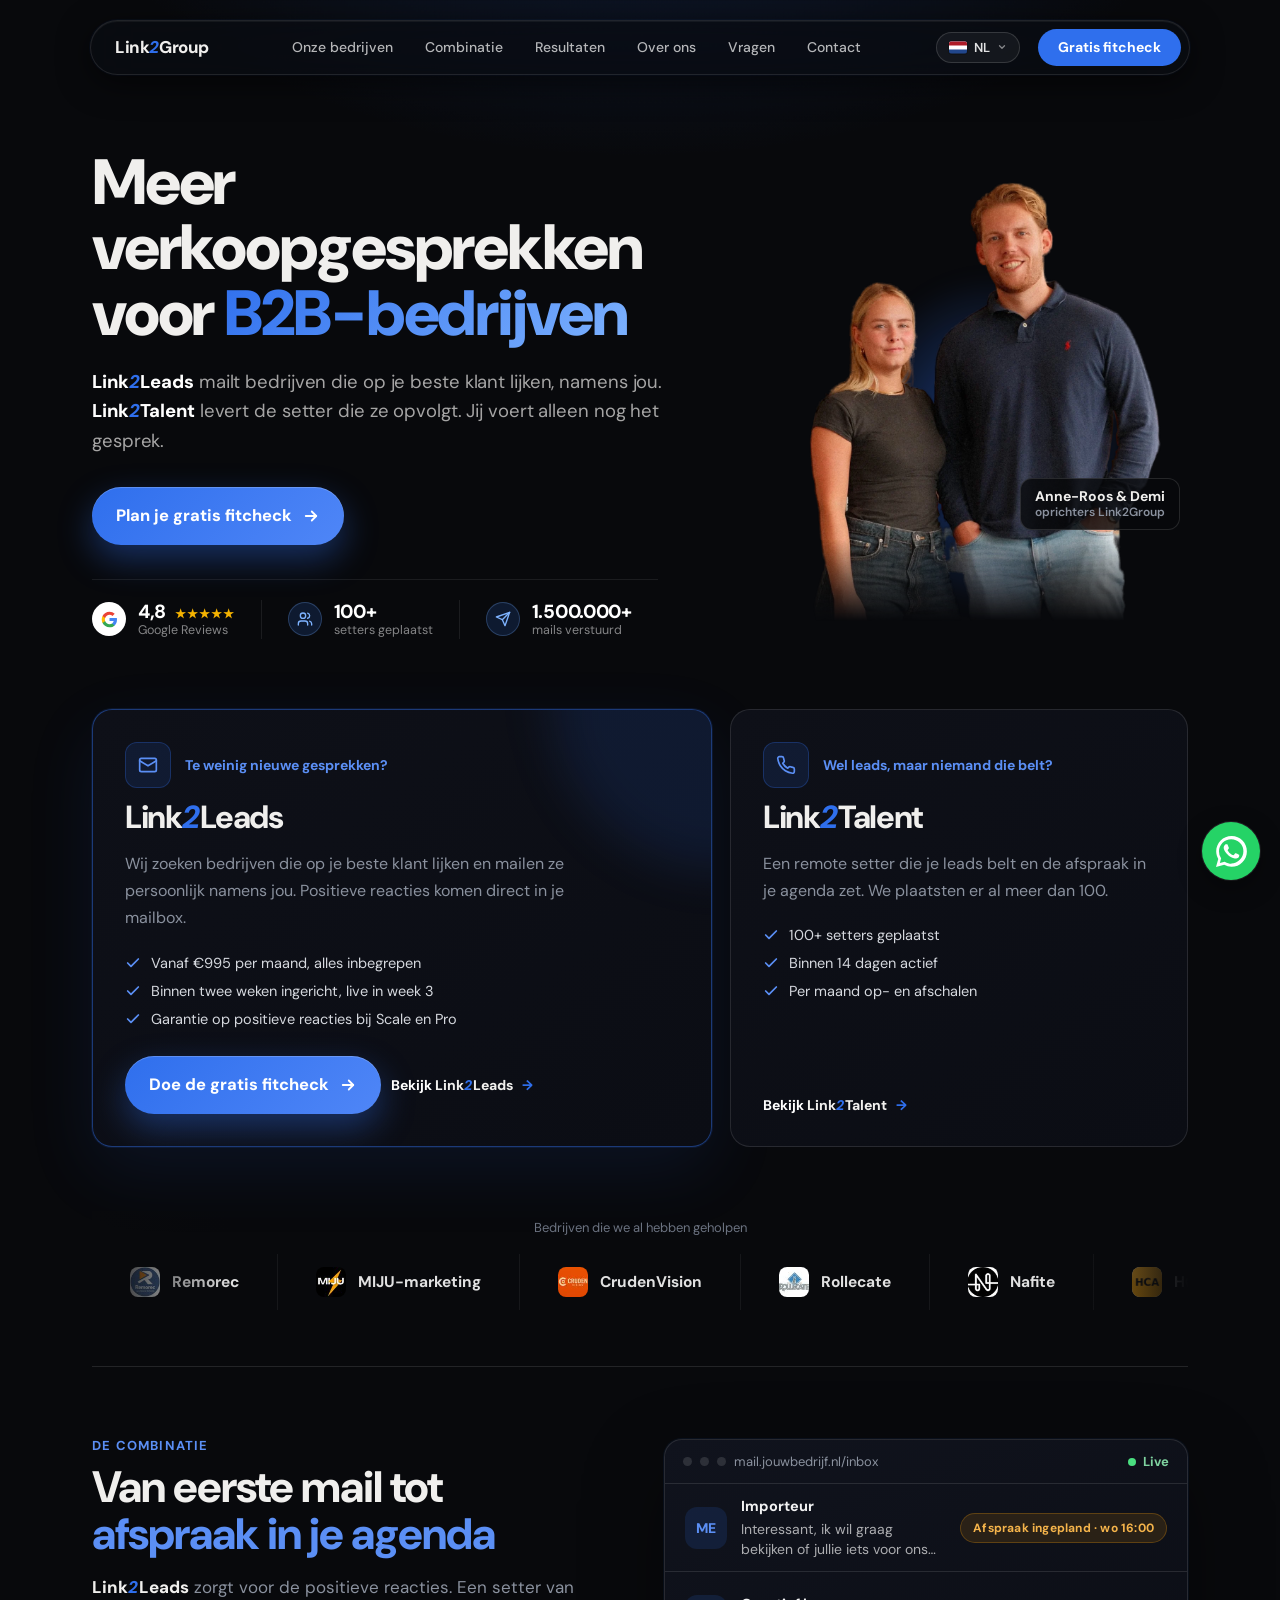
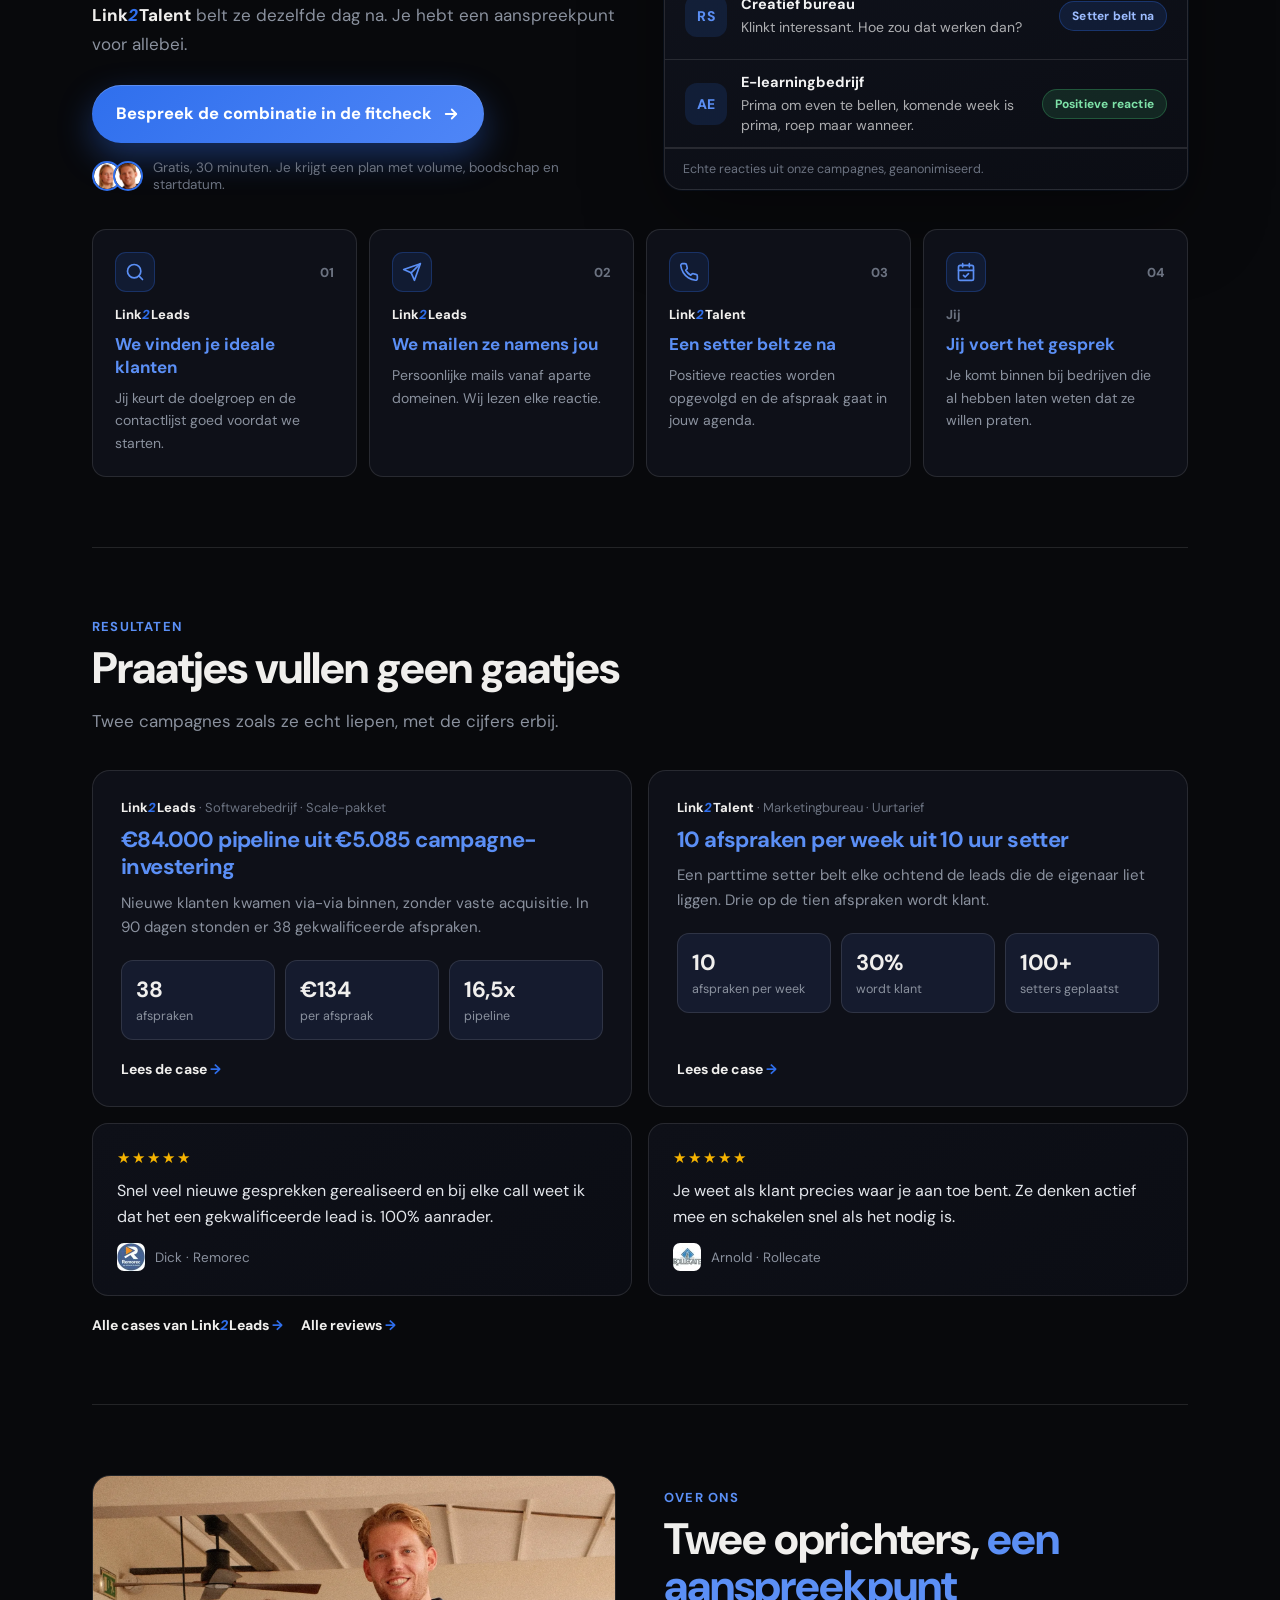
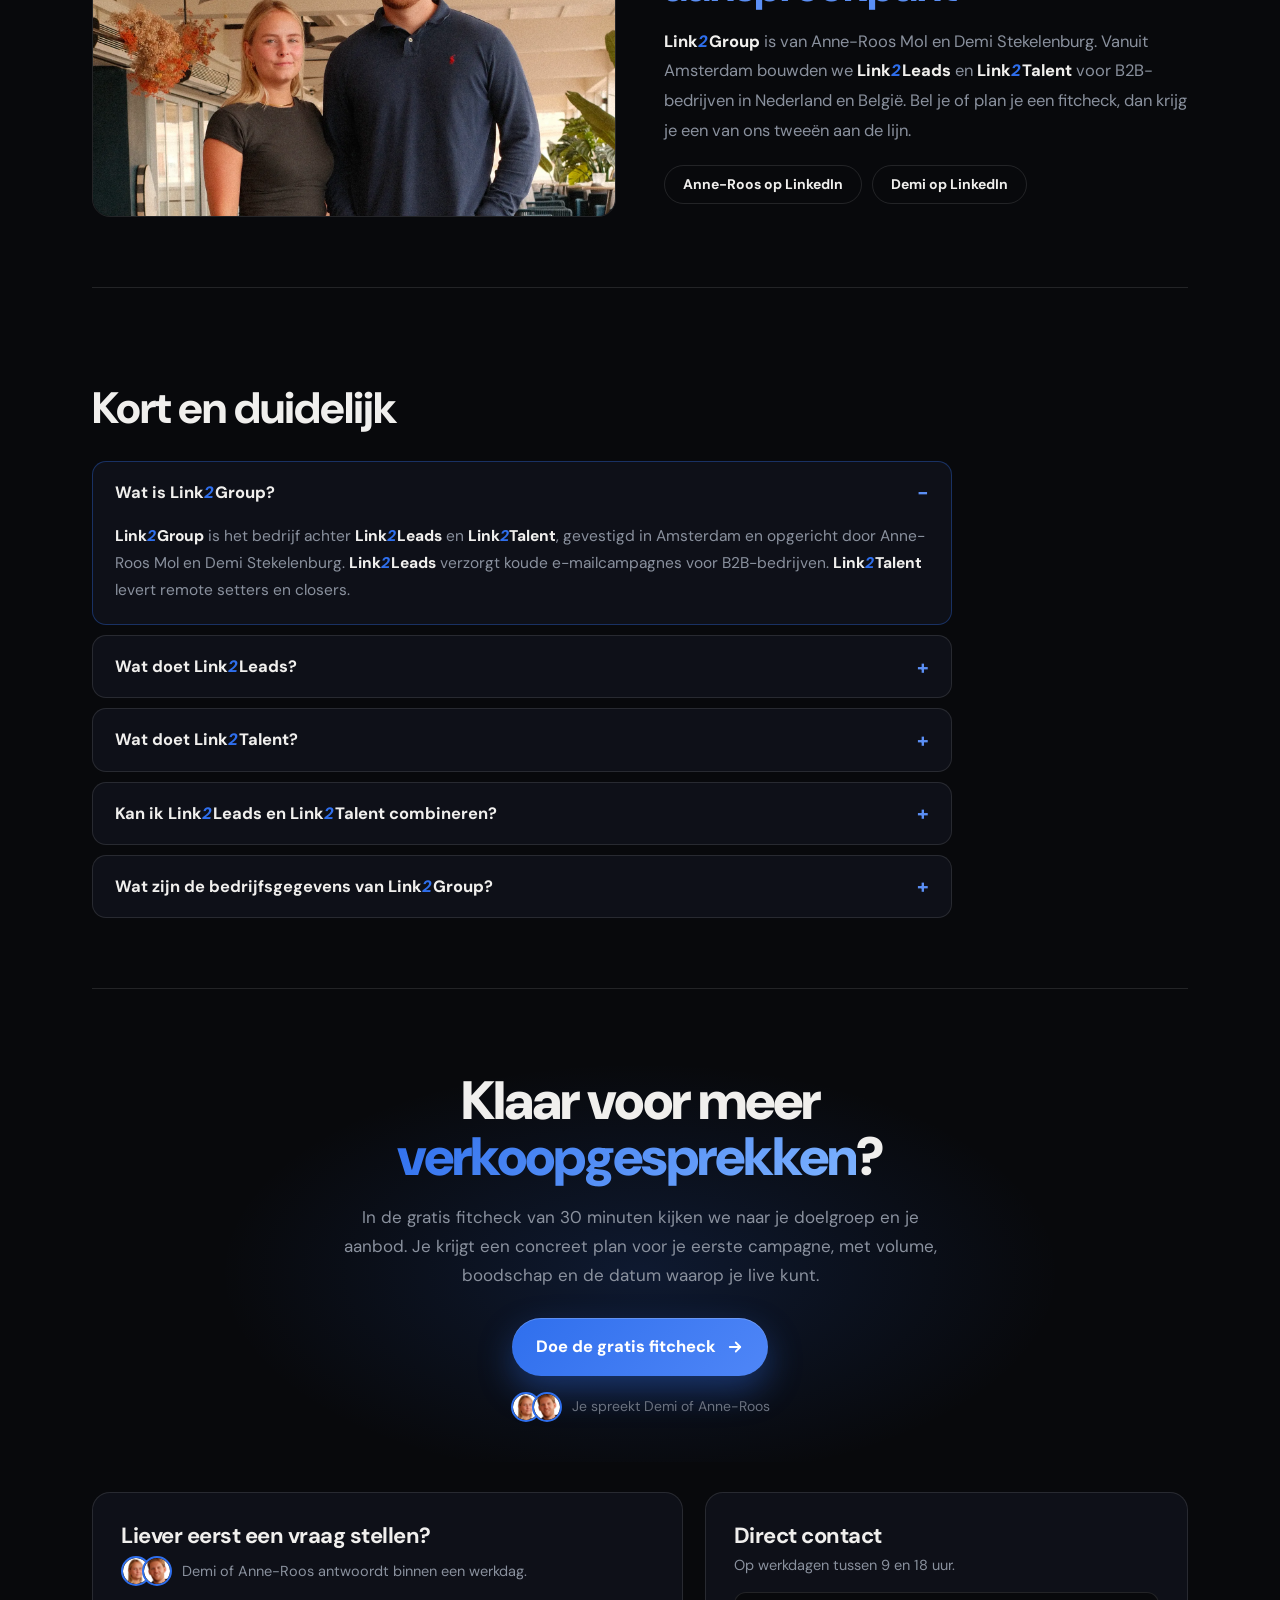
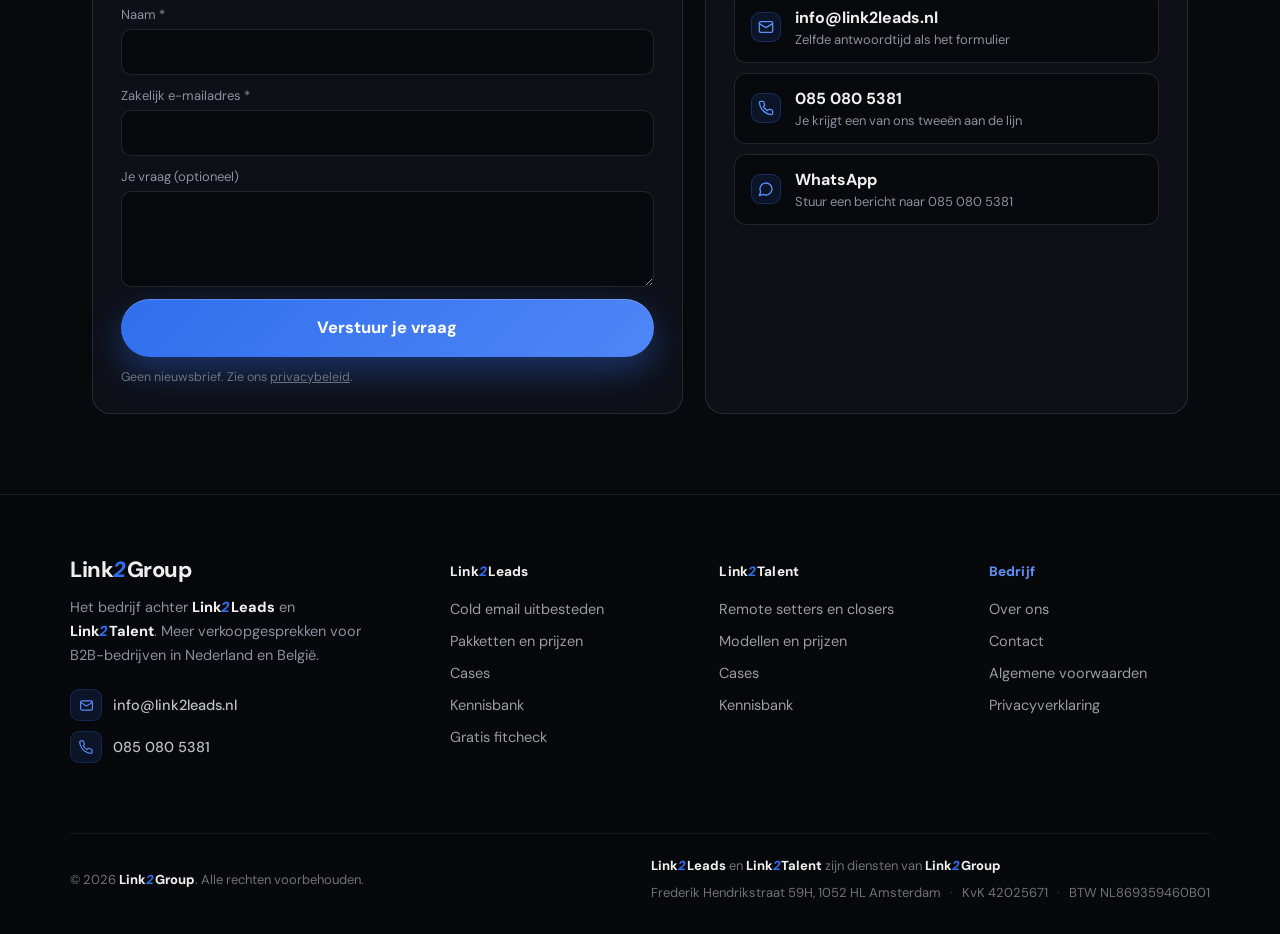
==== commit 945ff228: "Hero: op telefoons (tot 600px) weer de oude indeling, vanaf 601px naast elkaar Co-Authored-By: Claud" ====
--- a/index.html
+++ b/index.html
@@ -37,7 +37,7 @@
   <link rel="preconnect" href="https://fonts.gstatic.com" crossorigin>
   <link href="https://fonts.googleapis.com/css2?family=DM+Sans:wght@400;500;600;700;800;900&family=Caveat:wght@600&display=swap" rel="stylesheet">
   <link rel="stylesheet" href="/assets/l2-shared.css?v=1">
-  <link rel="stylesheet" href="/assets/site.css?v=18">
+  <link rel="stylesheet" href="/assets/site.css?v=19">
   <script type="application/ld+json">
 {
   "@context": "https://schema.org",
--- a/assets/site.css
+++ b/assets/site.css
@@ -317,7 +317,7 @@
 
 /* Hero met foto van de oprichters (desktop) */
 .hero-photo{display:none}
-@media(min-width:0px){
+@media(min-width:601px){
   .hero.has-photo{display:grid;grid-template-columns:minmax(0,1.25fr) minmax(0,.75fr);gap:40px;align-items:center;text-align:left}
   .hero.has-photo h1{margin:0;font-size:clamp(40px,5vw,66px)}
   .hero.has-photo .lead{margin:22px 0 0}
@@ -347,7 +347,7 @@
 /* Mobiel en tablet: hoofdjes met handgeschreven regel onder de kop (zoals L2L en L2T) */
 .hb-mob{display:none}
 @keyframes hbBob{0%,100%{transform:translateY(0)}50%{transform:translateY(7px)}}
-@media(max-width:0px){
+@media(max-width:600px){
   .hero-photo{display:none!important}
   .hb-mob{display:flex;align-items:center;justify-content:center;gap:8px;width:100%;margin:16px auto 0;color:#7EB3FF;text-decoration:none;font-family:'Caveat',cursive;font-size:min(22px,calc((100vw - 120px) / 13));line-height:1.05}
   .hb-faces{display:flex;flex-shrink:0}
@@ -392,7 +392,7 @@
 }
 
 /* Kop en foto altijd naast elkaar, ook op halfscreen en mobiel (zoals L2L en L2T, 25-11-2026) */
-@media(max-width:980px){
+@media(min-width:601px) and (max-width:980px){
   .hero.has-photo{grid-template-columns:minmax(0,1.3fr) minmax(0,.7fr);gap:12px}
   .hero.has-photo h1{font-size:clamp(23px,6.3vw,52px)!important;letter-spacing:-.03em}
   .hero.has-photo .lead{font-size:clamp(13px,3.5vw,17px);line-height:1.5;margin-top:12px}
